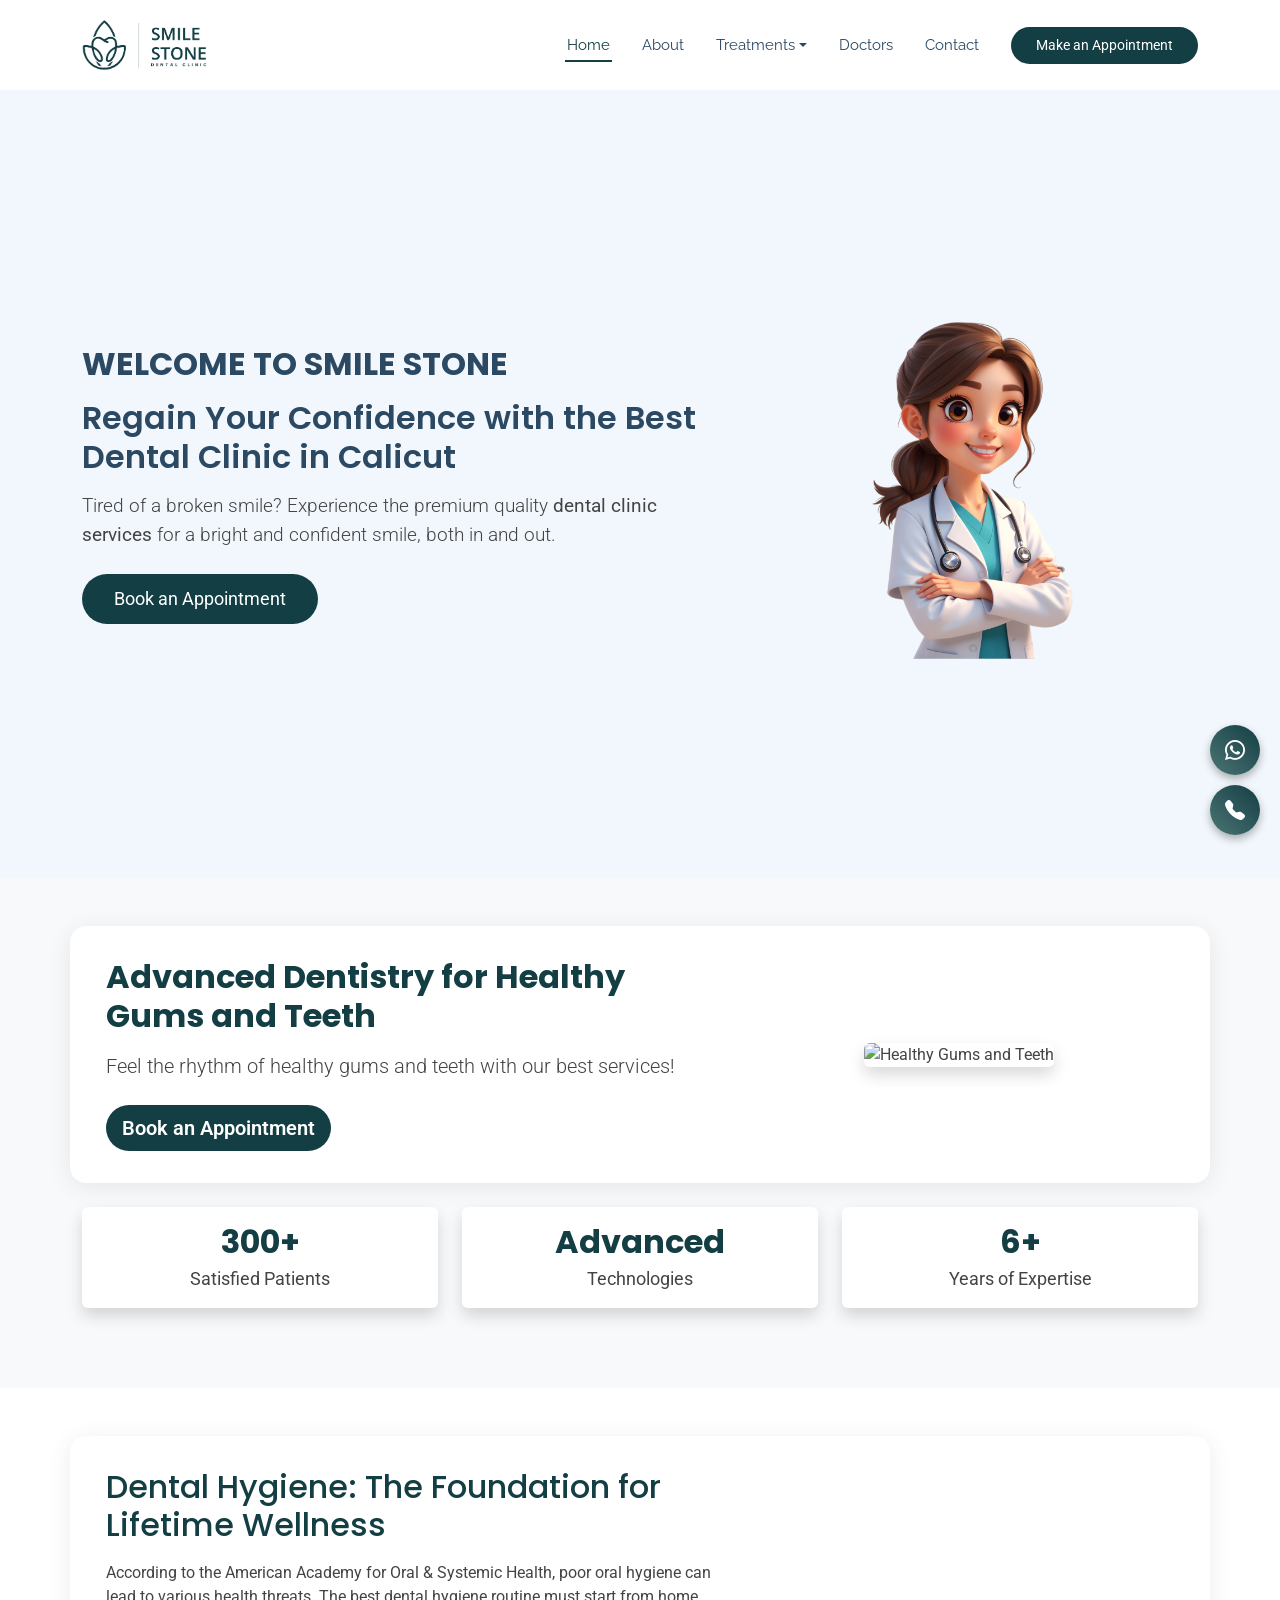
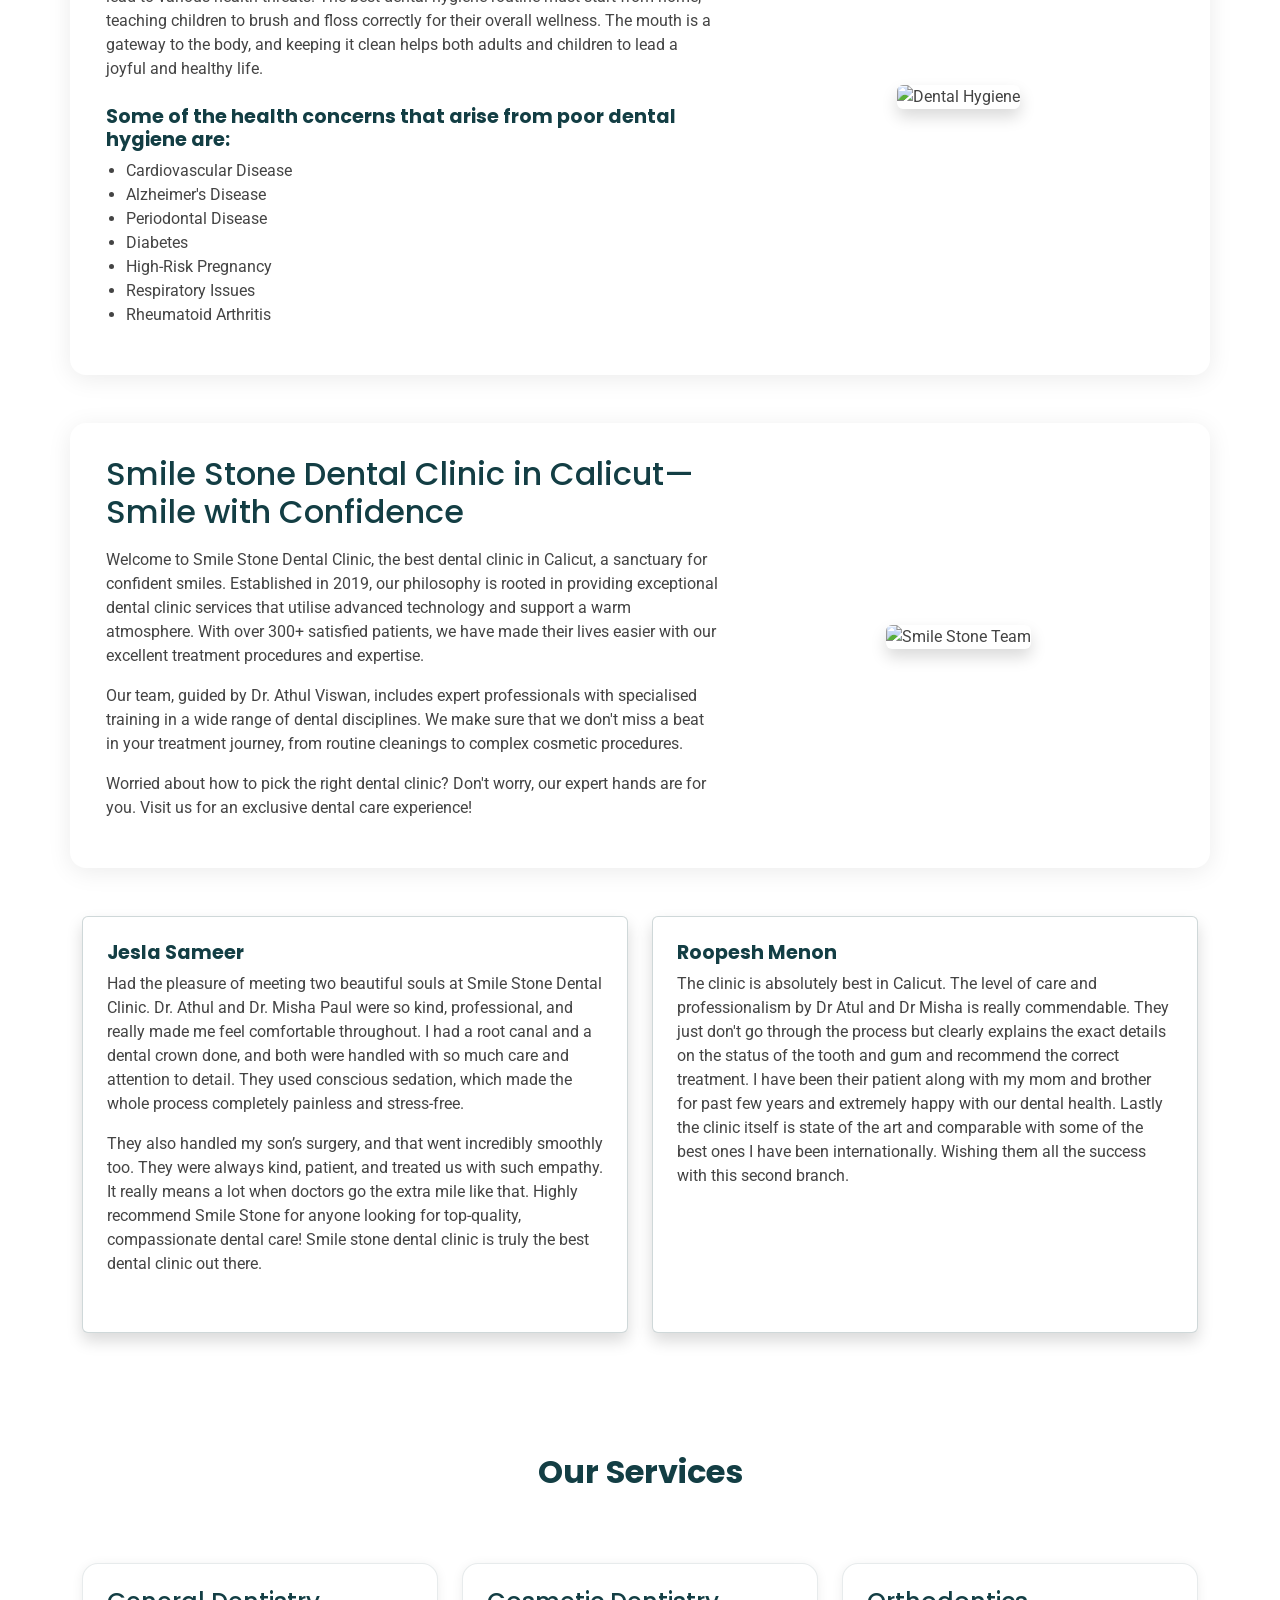
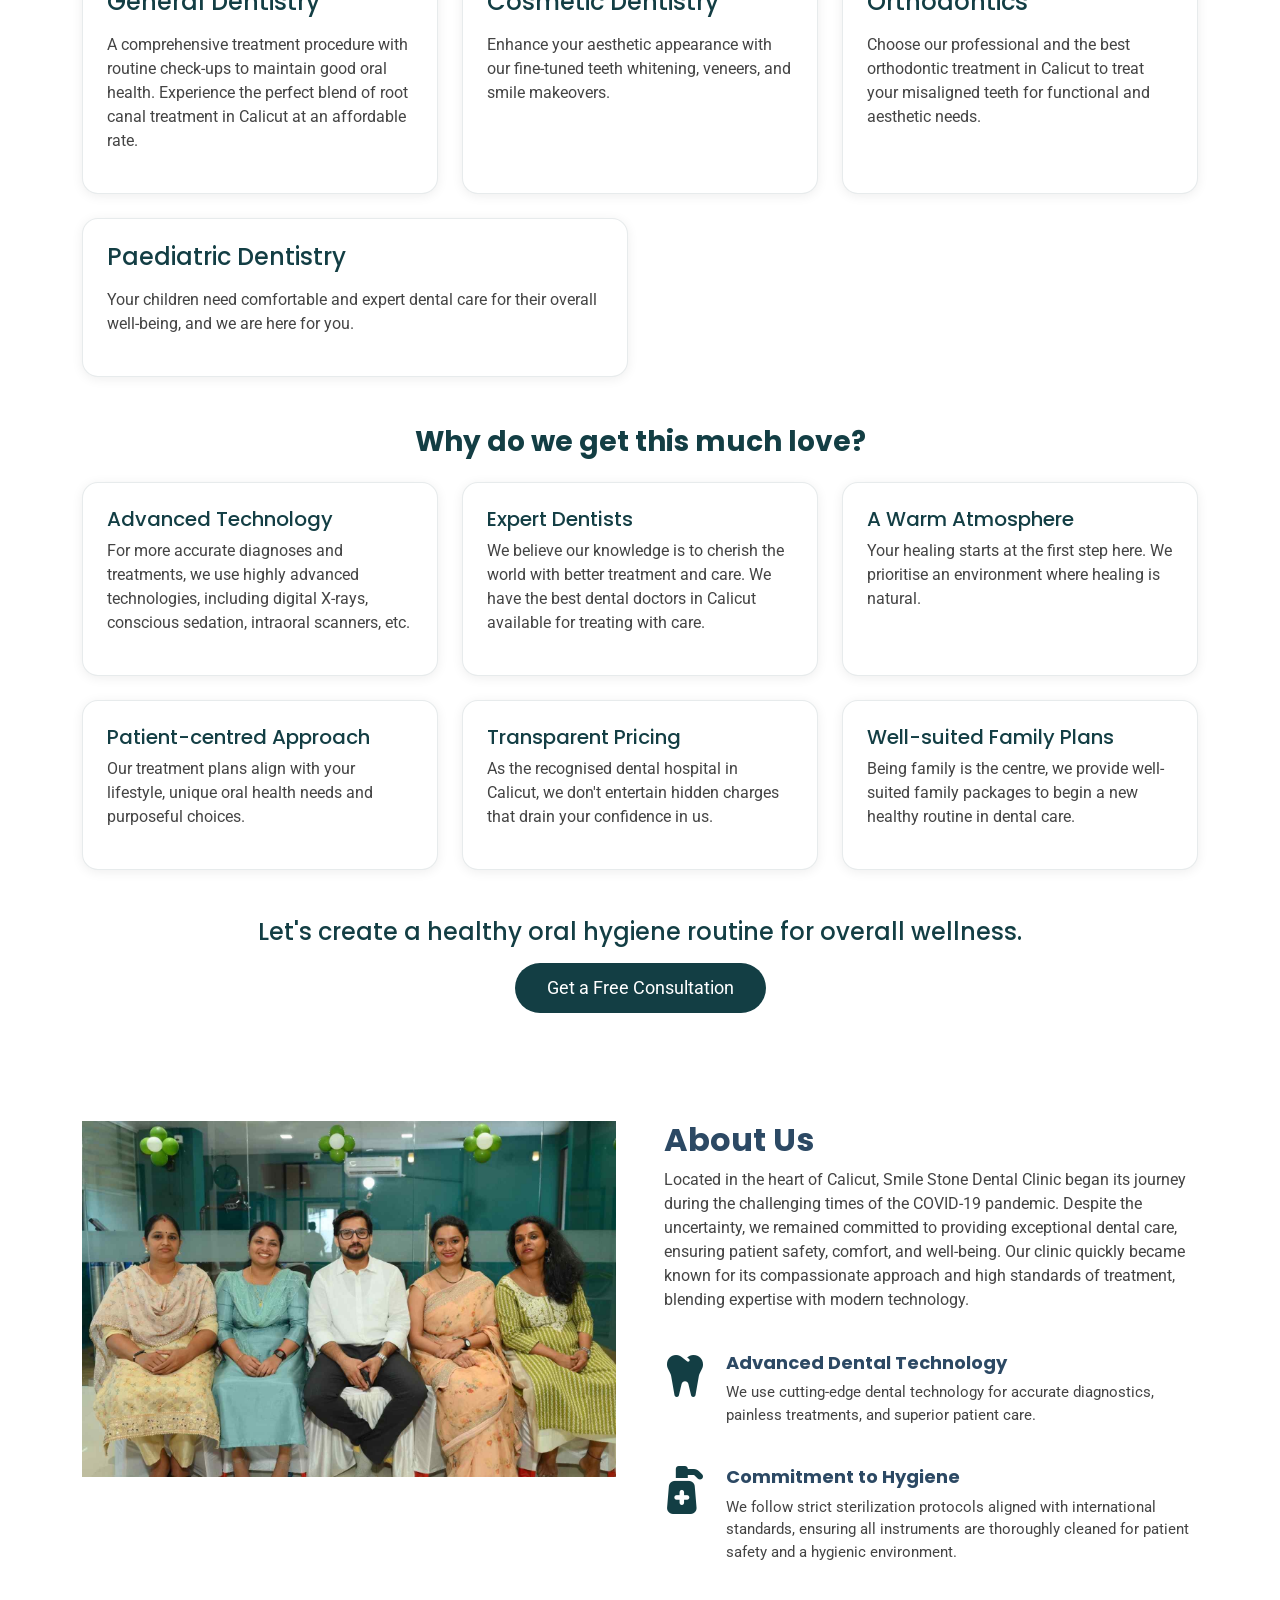
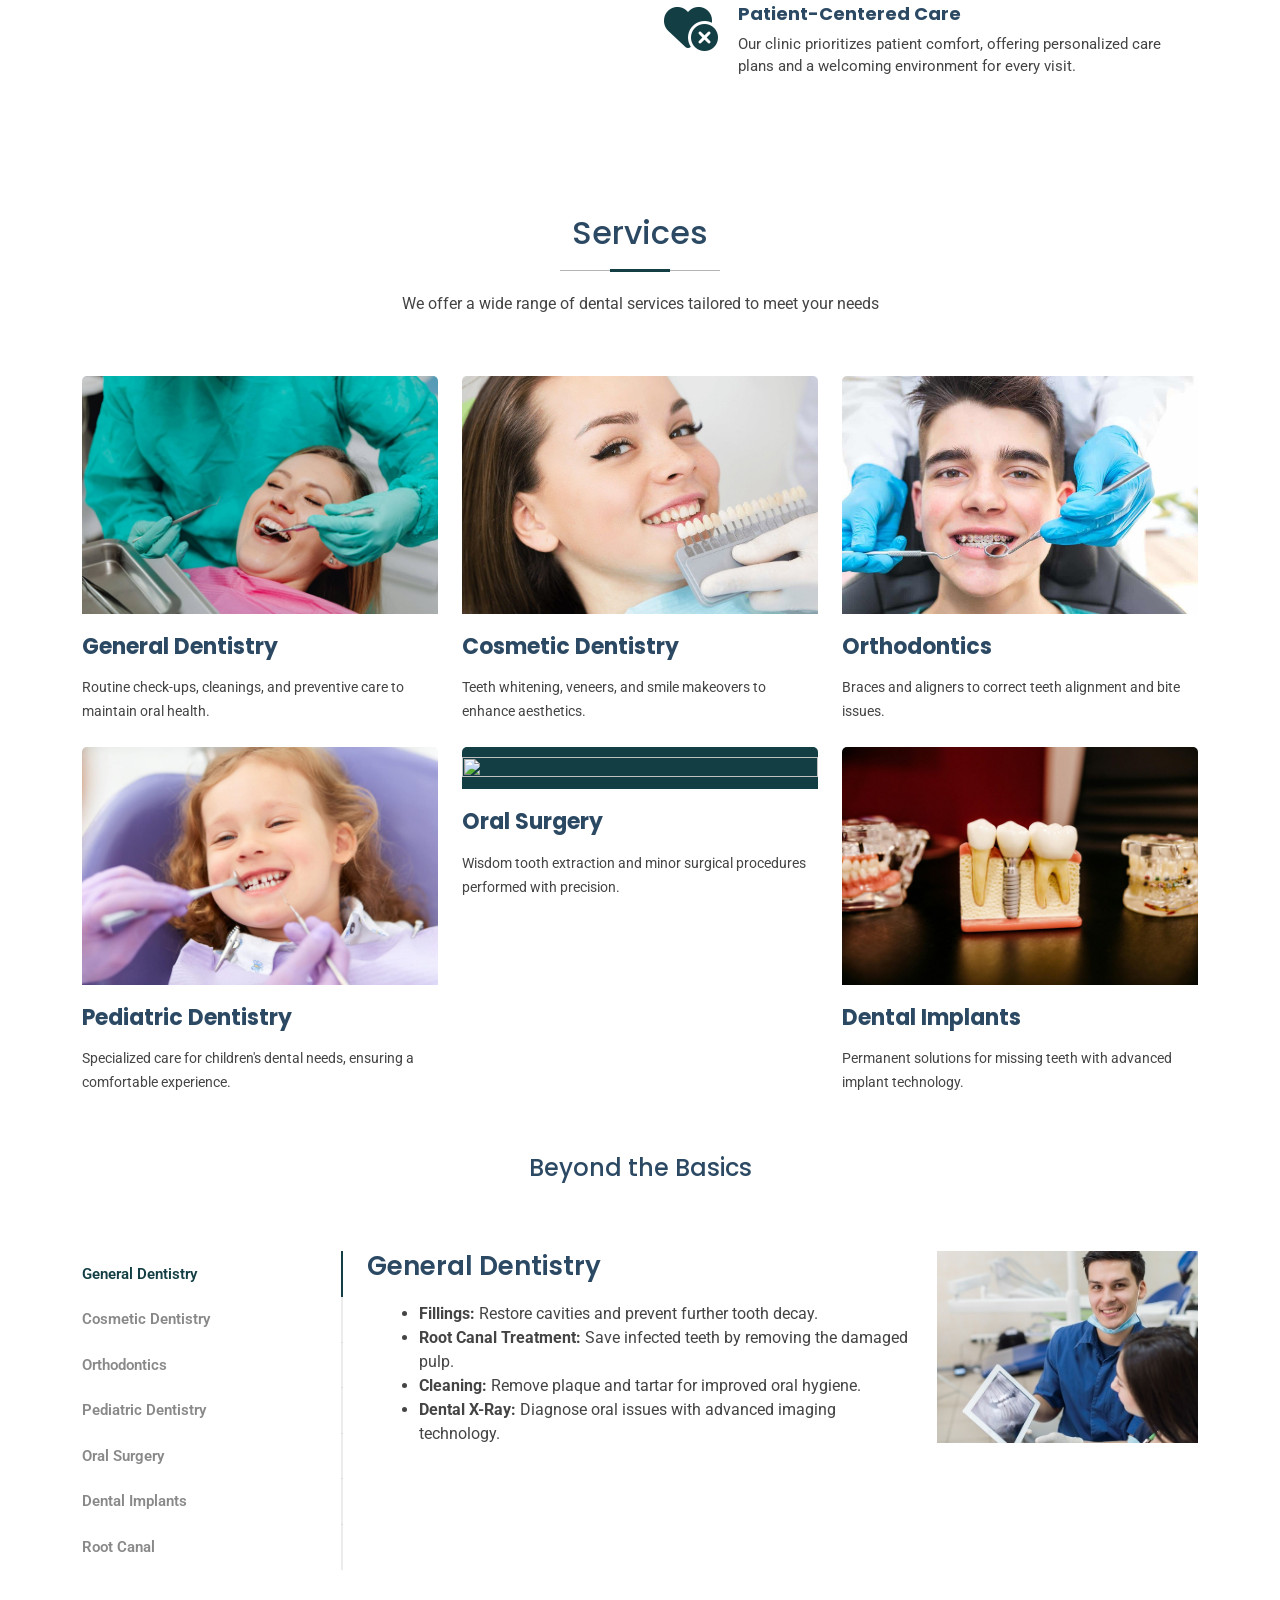
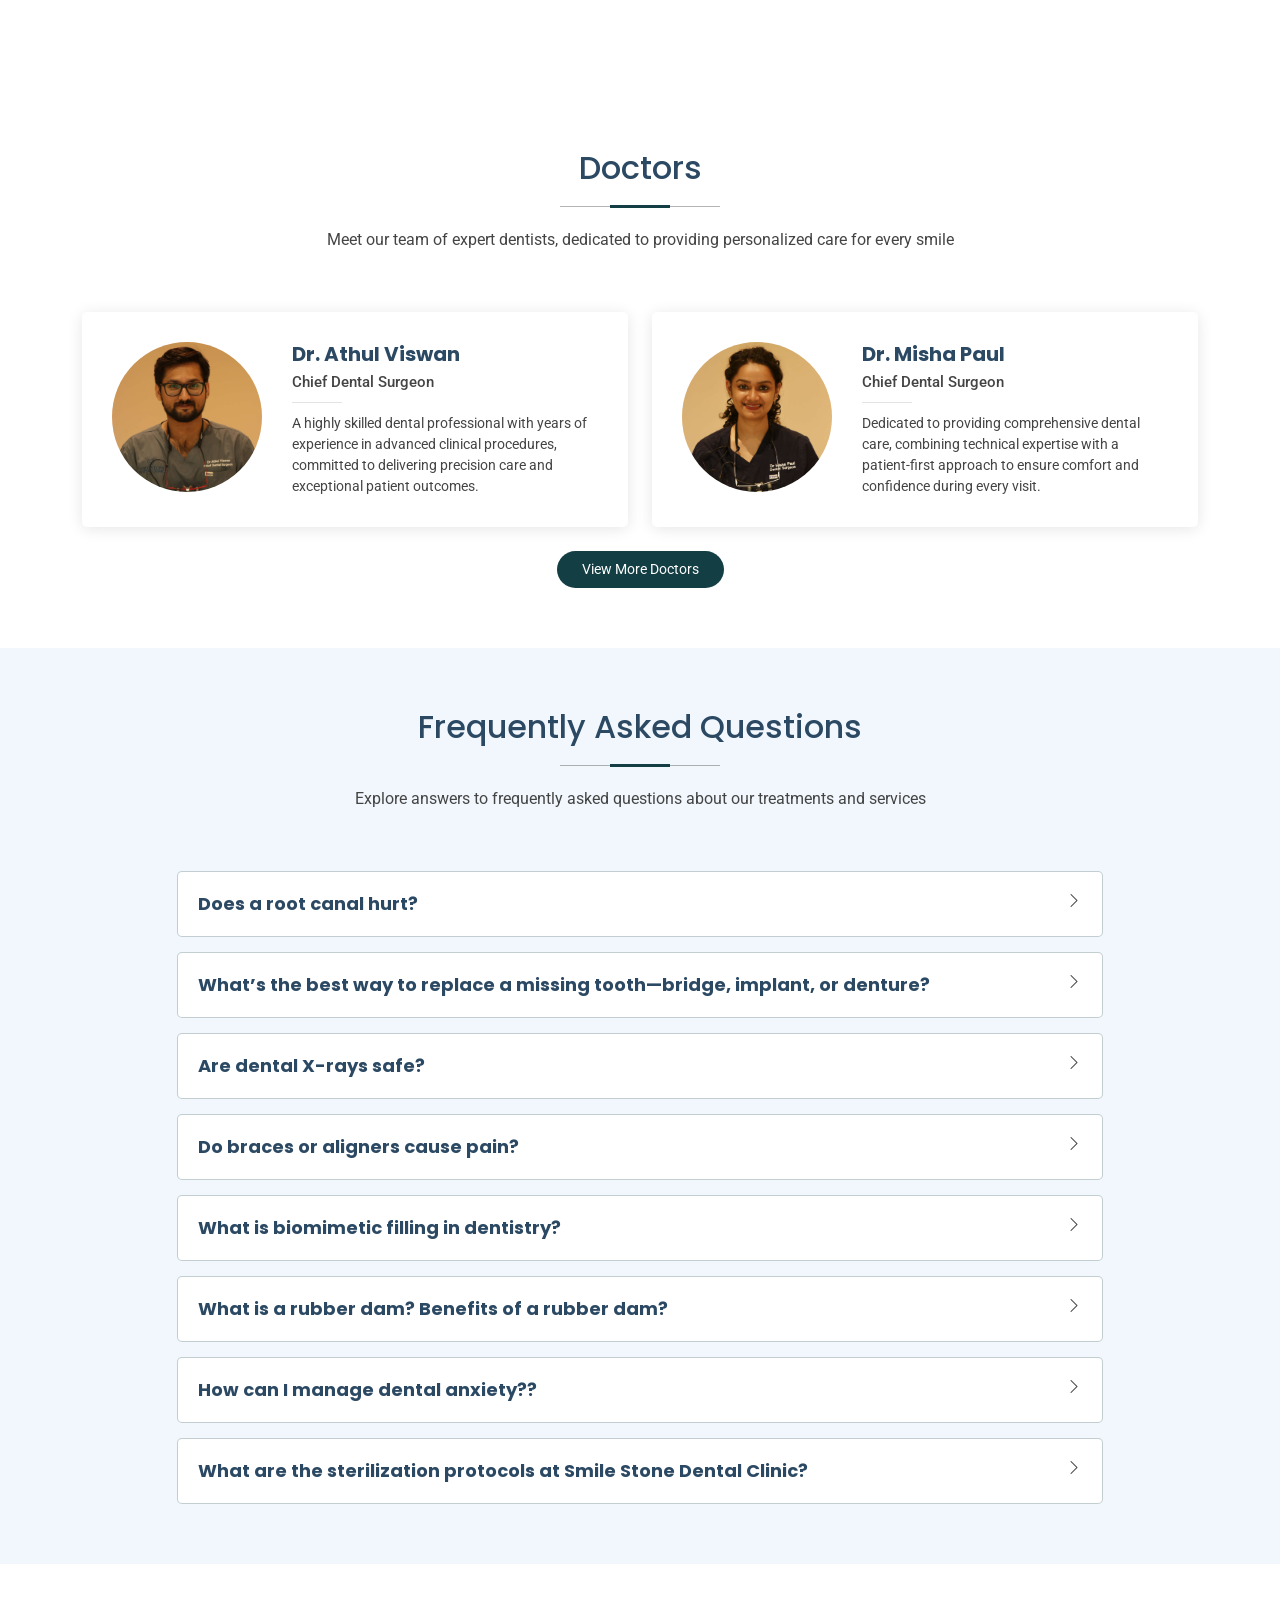
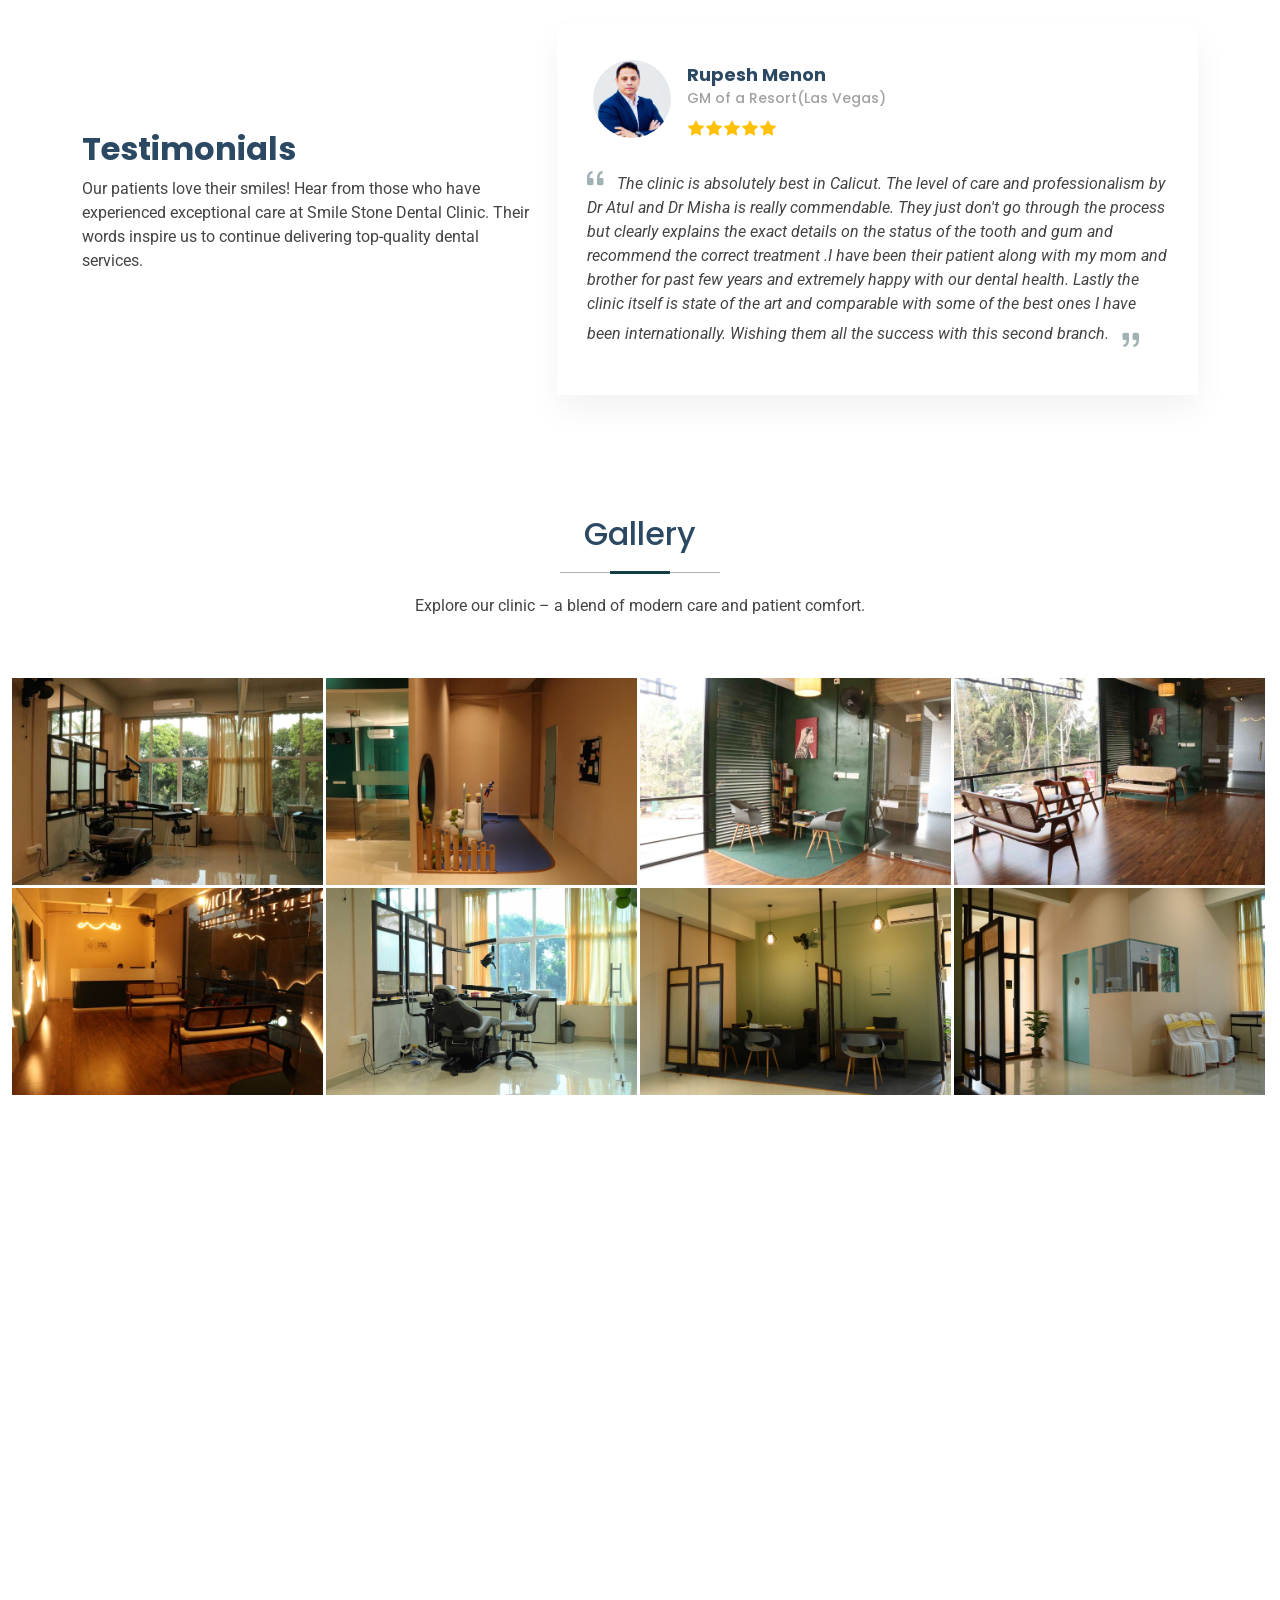
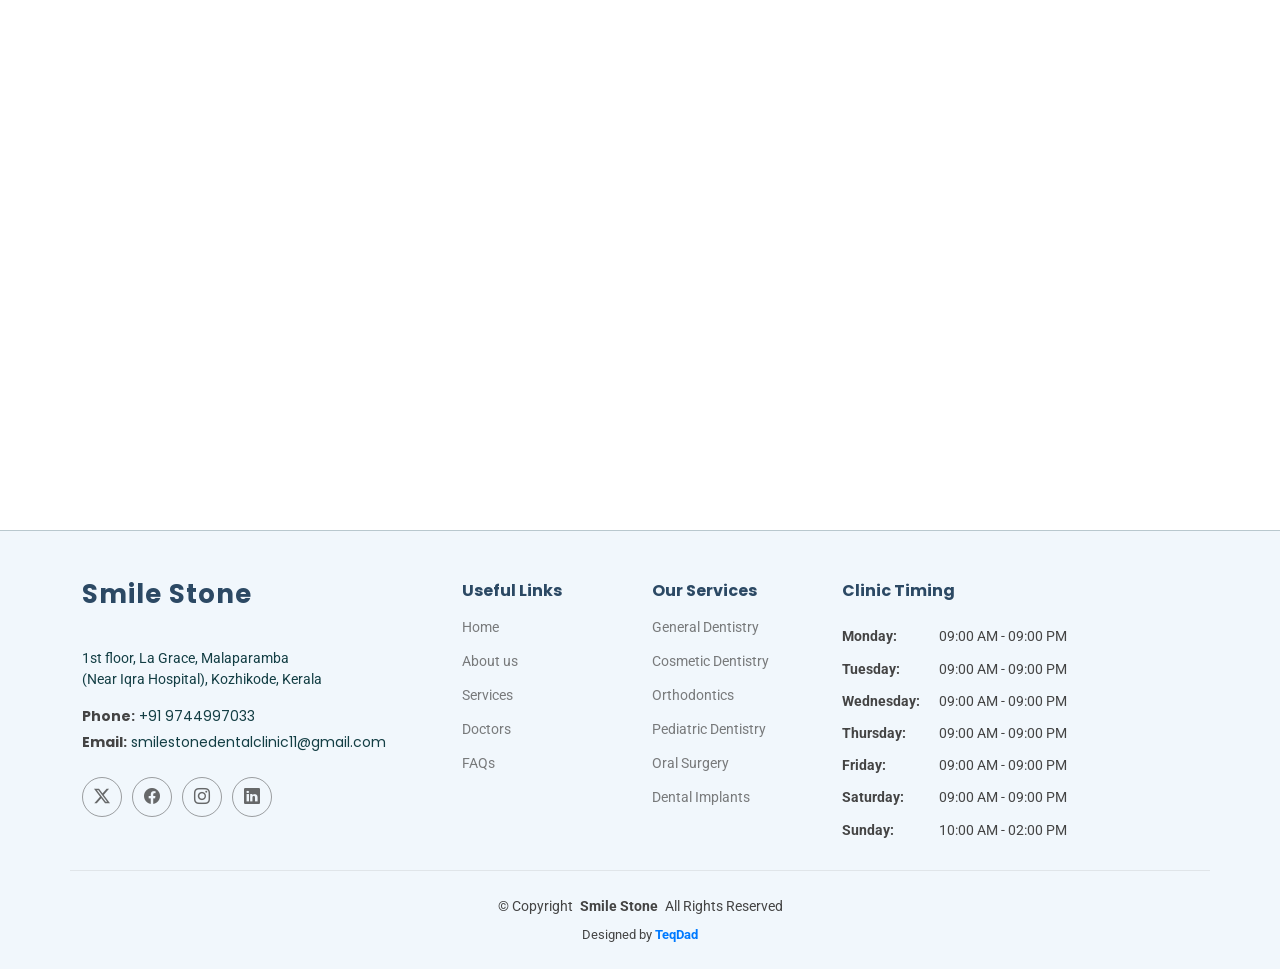
==== index.html @ ece55073 "initial commit" ====
<!DOCTYPE html>
<html lang="en">

<head>
  <title>Top Dentist in Kozhikode | Best Dental Care in Malaparamba - Smile Stone</title>
  <!-- Meta Description -->
  <meta name="description"
    content="Smile Stone Dental Clinic, Kozhikode, specializes in root canal, teeth whitening, dental implants, and pediatric dentistry. Trusted by families across Kozhikode.">
  <meta charset="utf-8">
  <meta content="width=device-width, initial-scale=1.0" name="viewport">
  <title>Smile Stone</title>
  <meta name="description" content="">
  <meta name="keywords" content="">
  <meta name="google-site-verification" content="xcxft5XHAXvZW24kx00vbnenLWtpsRuP7xaPthl2UR8" />
  <!-- Favicons -->
  <link href="assets/img/SMILE STONE LOGO .png" rel="icon">
  <link href="assets/img/SMILE STONE LOGO .png" rel="apple-touch-icon">

  <!-- Fonts -->
  <link href="https://fonts.googleapis.com" rel="preconnect">
  <link href="https://fonts.gstatic.com" rel="preconnect" crossorigin>
  <link
    href="https://fonts.googleapis.com/css2?family=Roboto:ital,wght@0,100;0,300;0,400;0,500;0,700;0,900;1,100;1,300;1,400;1,500;1,700;1,900&family=Poppins:ital,wght@0,100;0,200;0,300;0,400;0,500;0,600;0,700;0,800;0,900;1,100;1,200;1,300;1,400;1,500;1,600;1,700;1,800;1,900&family=Raleway:ital,wght@0,100;0,200;0,300;0,400;0,500;0,600;0,700;0,800;0,900;1,100;1,200;1,300;1,400;1,500;1,600;1,700;1,800;1,900&display=swap"
    rel="stylesheet">

  <!-- Vendor CSS Files -->
  <link href="assets/vendor/bootstrap/css/bootstrap.min.css" rel="stylesheet">
  <link href="assets/vendor/bootstrap-icons/bootstrap-icons.css" rel="stylesheet">
  <link href="assets/vendor/aos/aos.css" rel="stylesheet">
  <link href="assets/vendor/fontawesome-free/css/all.min.css" rel="stylesheet">
  <link href="assets/vendor/glightbox/css/glightbox.min.css" rel="stylesheet">
  <link href="assets/vendor/swiper/swiper-bundle.min.css" rel="stylesheet">

  <!-- Main CSS File -->
  <link href="assets/css/main.css" rel="stylesheet">
  <!--<link rel="preload" as="image" href="assets/img/header-banner1.webp">-->
  <!-- Google Tag Manager -->
  <script>(function (w, d, s, l, i) {
      w[l] = w[l] || []; w[l].push({
        'gtm.start':
          new Date().getTime(), event: 'gtm.js'
      }); var f = d.getElementsByTagName(s)[0],
        j = d.createElement(s), dl = l != 'dataLayer' ? '&l=' + l : ''; j.async = true; j.src =
          'https://www.googletagmanager.com/gtm.js?id=' + i + dl; f.parentNode.insertBefore(j, f);
    })(window, document, 'script', 'dataLayer', 'GTM-T4RM24TT');</script>
  <!-- End Google Tag Manager -->

</head>

<body class="index-page">
  <!-- Google Tag Manager (noscript) -->
  <noscript><iframe src="https://www.googletagmanager.com/ns.html?id=GTM-T4RM24TT" height="0" width="0"
      style="display:none;visibility:hidden"></iframe></noscript>
  <!-- End Google Tag Manager (noscript) -->

  <header id="header" class="header sticky-top">

    <!-- End Top Bar -->

    <div class="branding d-flex align-items-center">

      <div class="container position-relative d-flex align-items-center justify-content-between">
        <a href="index.html" class="logo d-flex align-items-center me-auto">
          <!-- Uncomment the line below if you also wish to use an image logo -->
          <img src="assets/img/SMILESTONELOGOColouredV.jpg" alt="logo" style="width: 125px; height: auto;">

        </a>
<nav id="navmenu" class="navmenu">
  <ul>
    <li><a href="index.html" class="active">Home</a></li>
    <li><a href="about.html">About</a></li>
    <li class="dropdown">
      <a href="#" class="dropdown-toggle" data-bs-toggle="dropdown" aria-expanded="false">Treatments</a>
      <ul class="dropdown-menu">
        <li><a class="dropdown-item" href="general-dentistry.html">General Dentistry</a></li>
        <li><a class="dropdown-item" href="root-canal.html">Root Canal</a></li>
        <li><a class="dropdown-item" href="cosmetic-dentistry.html">Cosmetic Dentistry</a></li>
        <li><a class="dropdown-item" href="orthodontics.html">Orthodontics</a></li>
        <li><a class="dropdown-item" href="clear-aligner.html">Clear Aligner</a></li>
        <li><a class="dropdown-item" href="paediatric-dentistry.html">Paediatric Dentistry</a></li>
        <li><a class="dropdown-item" href="oral-surgery.html">Oral Surgery</a></li>
        <li><a class="dropdown-item" href="dental-implant.html">Dental Implants</a></li>
      </ul>
    </li>
    <li><a href="doctors.html">Doctors</a></li>
    
    <li><a href="contact.html">Contact</a></li>
  </ul>
  <i class="mobile-nav-toggle d-xl-none bi bi-list"></i>
</nav>


    <a class="cta-btn d-none d-sm-block" href="https://practice.hypha.care/branch-catalogue?branch=408&org=365"
          target="_blank">Make an Appointment</a>

      </div>

    </div>

  </header>

  <main class="main">

    <!-- Hero Section -->
     <!-- Hero Section (Banner 01) -->
<section id="hero" class="hero section light-background">
  <div class="container py-5">
    <div class="row align-items-center">
      <div class="col-lg-7">
        <h2 class="fw-bold mb-3">WELCOME TO SMILE STONE</h2>
        <h3 class="fw-semibold mb-3" style="font-size:2rem;">Regain Your Confidence with the Best Dental Clinic in Calicut</h3>
        <p class="lead mb-4" style="font-size:1.2rem;">
          Tired of a broken smile? Experience the premium quality <b>dental clinic services</b> for a bright and confident smile, both in and out.
        </p>
        <a href="https://practice.hypha.care/branch-catalogue?branch=408&org=365" class="btn hero-btn btn-lg">Book an Appointment</a>
      </div>
      <div class="col-lg-5 text-center">
        <!-- Make sure the image file and path are correct -->
        <img src="assets/img/img/newdoctor.png" alt="Smile Stone Hero" class="img-fluid" style="max-height:350px; background: transparent;">
      </div>
    </div>
  </div>
</section>

<!-- Banner 02 & Data Highlights Section -->
<section id="banner2-data" class="py-5 bg-light">
  <div class="container">
    <div class="row align-items-center mb-4">
      <div class="col-lg-7">
        <h2 class="fw-bold mb-3">Advanced Dentistry for Healthy Gums and Teeth</h2>
        <p class="lead mb-4">
          Feel the rhythm of healthy gums and teeth with our best services!
        </p>
        <a href="https://practice.hypha.care/branch-catalogue?branch=408&org=365" class="btn btn-primary btn-lg">Book an Appointment</a>
      </div>
      <div class="col-lg-5 text-center">
        <img src="assets/img/header-banner2.jpg" alt="Healthy Gums and Teeth" class="img-fluid rounded shadow" style="max-height:350px;">
      </div>
    </div>
   <div class="row text-center">
  <div class="col-12 col-md-4 mb-3">
    <div class="p-3 bg-white rounded shadow">
      <h3 class="fw-bold accent-text mb-1" style="font-size:2rem;">300+</h3>
      <p class="mb-0" style="font-size:1.1rem;">Satisfied Patients</p>
    </div>
  </div>
  <div class="col-12 col-md-4 mb-3">
    <div class="p-3 bg-white rounded shadow">
      <h3 class="fw-bold accent-text mb-1" style="font-size:2rem;">Advanced</h3>
      <p class="mb-0" style="font-size:1.1rem;">Technologies</p>
    </div>
  </div>
  <div class="col-12 col-md-4 mb-3">
    <div class="p-3 bg-white rounded shadow">
      <h3 class="fw-bold accent-text mb-1" style="font-size:2rem;">6+</h3>
      <p class="mb-0" style="font-size:1.1rem;">Years of Expertise</p>
    </div>
  </div>
</div>
  </div>
</section>

<!-- Informative & Reviews Section -->
<section id="info-reviews" class="py-5">
  <div class="container">
    <div class="row align-items-center mb-5">
      <div class="col-lg-7">
        <h2 class="mb-3">Dental Hygiene: The Foundation for Lifetime Wellness</h2>
        <p>
          According to the American Academy for Oral & Systemic Health, poor oral hygiene can lead to various health threats. The best dental hygiene routine must start from home, teaching children to brush and floss correctly for their overall wellness. The mouth is a gateway to the body, and keeping it clean helps both adults and children to lead a joyful and healthy life.
        </p>
        <h5 class="mt-4 mb-2">Some of the health concerns that arise from poor dental hygiene are:</h5>
        <ul>
          <li>Cardiovascular Disease</li>
          <li>Alzheimer's Disease</li>
          <li>Periodontal Disease</li>
          <li>Diabetes</li>
          <li>High-Risk Pregnancy</li>
          <li>Respiratory Issues</li>
          <li>Rheumatoid Arthritis</li>
        </ul>
      </div>
      <div class="col-lg-5 text-center">
        <img src="assets/img/dental-hygiene.jpg" alt="Dental Hygiene" class="img-fluid rounded shadow mb-3">
      </div>
    </div>
    <div class="row align-items-center mb-5">
      <div class="col-lg-7">
        <h2 class="mb-3">Smile Stone Dental Clinic in Calicut—Smile with Confidence</h2>
        <p>
          Welcome to Smile Stone Dental Clinic, the best dental clinic in Calicut, a sanctuary for confident smiles. Established in 2019, our philosophy is rooted in providing exceptional dental clinic services that utilise advanced technology and support a warm atmosphere. With over 300+ satisfied patients, we have made their lives easier with our excellent treatment procedures and expertise.
        </p>
        <p>
          Our team, guided by Dr. Athul Viswan, includes expert professionals with specialised training in a wide range of dental disciplines. We make sure that we don't miss a beat in your treatment journey, from routine cleanings to complex cosmetic procedures.
        </p>
        <p>
          Worried about how to pick the right dental clinic? Don't worry, our expert hands are for you. Visit us for an exclusive dental care experience!
        </p>
      </div>
      <div class="col-lg-5 text-center">
        <img src="assets/img/clinic-team.jpg" alt="Smile Stone Team" class="img-fluid rounded shadow mb-3">
      </div>
    </div>
    <div class="row">
      <div class="col-md-6 mb-4">
        <div class="p-4 bg-white rounded shadow h-100">
          <h5 class="mb-2">Jesla Sameer</h5>
          <p>
            Had the pleasure of meeting two beautiful souls at Smile Stone Dental Clinic. Dr. Athul and Dr. Misha Paul were so kind, professional, and really made me feel comfortable throughout. I had a root canal and a dental crown done, and both were handled with so much care and attention to detail. They used conscious sedation, which made the whole process completely painless and stress-free.
          </p>
          <p>
            They also handled my son’s surgery, and that went incredibly smoothly too. They were always kind, patient, and treated us with such empathy. It really means a lot when doctors go the extra mile like that. Highly recommend Smile Stone for anyone looking for top-quality, compassionate dental care! Smile stone dental clinic is truly the best dental clinic out there.
          </p>
        </div>
      </div>
      <div class="col-md-6 mb-4">
        <div class="p-4 bg-white rounded shadow h-100">
          <h5 class="mb-2">Roopesh Menon</h5>
          <p>
            The clinic is absolutely best in Calicut. The level of care and professionalism by Dr Atul and Dr Misha is really commendable. They just don't go through the process but clearly explains the exact details on the status of the tooth and gum and recommend the correct treatment. I have been their patient along with my mom and brother for past few years and extremely happy with our dental health. Lastly the clinic itself is state of the art and comparable with some of the best ones I have been internationally. Wishing them all the success with this second branch.
          </p>
        </div>
      </div>
    </div>
  </div>
</section>
<section id="services" class="py-5">
  <div class="container">
    <div class="row mb-5">
      <div class="col-12 text-center">
        <h2 class="fw-bold accent-text mb-4">Our Services</h2>
      </div>
    </div>
    <div class="row g-4">
      <div class="col-12 col-md-6 col-lg-4">
        <div class="service-card p-4 h-100">
          <h4 class="accent-text mb-3">General Dentistry</h4>
          <p>
            A comprehensive treatment procedure with routine check-ups to maintain good oral health. Experience the perfect blend of root canal treatment in Calicut at an affordable rate.
          </p>
        </div>
      </div>
      <div class="col-12 col-md-6 col-lg-4">
        <div class="service-card p-4 h-100">
          <h4 class="accent-text mb-3">Cosmetic Dentistry</h4>
          <p>
            Enhance your aesthetic appearance with our fine-tuned teeth whitening, veneers, and smile makeovers.
          </p>
        </div>
      </div>
      <div class="col-12 col-md-6 col-lg-4">
        <div class="service-card p-4 h-100">
          <h4 class="accent-text mb-3">Orthodontics</h4>
          <p>
            Choose our professional and the best orthodontic treatment in Calicut to treat your misaligned teeth for functional and aesthetic needs.
          </p>
        </div>
      </div>
      <div class="col-12 col-md-6 col-lg-">
        <div class="service-card p-4 h-100">
          <h4 class="accent-text mb-3">Paediatric Dentistry</h4>
          <p>
            Your children need comfortable and expert dental care for their overall well-being, and we are here for you.
          </p>
        </div>
      </div>
    </div>
    <div class="row mt-5">
      <div class="col-12 text-center">
        <h3 class="fw-bold accent-text mb-4">Why do we get this much love?</h3>
      </div>
    </div>
    <div class="row g-4">
      <div class="col-12 col-md-6 col-lg-4">
        <div class="service-card p-4 h-100">
          <h5 class="accent-text mb-2">Advanced Technology</h5>
          <p>
            For more accurate diagnoses and treatments, we use highly advanced technologies, including digital X-rays, conscious sedation, intraoral scanners, etc.
          </p>
        </div>
      </div>
      <div class="col-12 col-md-6 col-lg-4">
        <div class="service-card p-4 h-100">
          <h5 class="accent-text mb-2">Expert Dentists</h5>
          <p>
            We believe our knowledge is to cherish the world with better treatment and care. We have the best dental doctors in Calicut available for treating with care.
          </p>
        </div>
      </div>
      <div class="col-12 col-md-6 col-lg-4">
        <div class="service-card p-4 h-100">
          <h5 class="accent-text mb-2">A Warm Atmosphere</h5>
          <p>
            Your healing starts at the first step here. We prioritise an environment where healing is natural.
          </p>
        </div>
      </div>
      <div class="col-12 col-md-6 col-lg-4">
        <div class="service-card p-4 h-100">
          <h5 class="accent-text mb-2">Patient-centred Approach</h5>
          <p>
            Our treatment plans align with your lifestyle, unique oral health needs and purposeful choices.
          </p>
        </div>
      </div>
      <div class="col-12 col-md-6 col-lg-4">
        <div class="service-card p-4 h-100">
          <h5 class="accent-text mb-2">Transparent Pricing</h5>
          <p>
            As the recognised dental hospital in Calicut, we don't entertain hidden charges that drain your confidence in us.
          </p>
        </div>
      </div>
      <div class="col-12 col-md-6 col-lg-4">
        <div class="service-card p-4 h-100">
          <h5 class="accent-text mb-2">Well-suited Family Plans</h5>
          <p>
            Being family is the centre, we provide well-suited family packages to begin a new healthy routine in dental care.
          </p>
        </div>
      </div>
    </div>
    <div class="row mt-5">
      <div class="col-12 text-center">
        <h4 class="mb-3 accent-text">Let's create a healthy oral hygiene routine for overall wellness.</h4>
        <a href="#contact" class="btn hero-btn btn-lg">Get a Free Consultation</a>
      </div>
    </div>
  </div>
</section>
<!-- /Hero Section -->

    <!-- About Section -->
    <section id="about" class="about section">

      <div class="container">

        <div class="row gy-4 gx-5">

          <div class="col-lg-6 position-relative align-self-start" data-aos="fade-up" data-aos-delay="200">
            <img src="assets/img/about.jpg" class="img-fluid" alt="">
            <!-- <a href="" class="glightbox pulsating-play-btn"></a> -->
          </div>

          <div class="col-lg-6 content" data-aos="fade-up" data-aos-delay="100">
            <h3>About Us</h3>
            <p>
              Located in the heart of Calicut, Smile Stone Dental Clinic began its journey during the challenging times
              of the COVID-19 pandemic. Despite the uncertainty, we remained committed to providing exceptional dental
              care, ensuring patient safety, comfort, and well-being. Our clinic quickly became known for its
              compassionate approach and high standards of treatment, blending expertise with modern technology.
            </p>
            <ul>
              <li>
                <i class="fa-solid fa-tooth"></i>
                <div>
                  <h5>Advanced Dental Technology</h5>
                  <p>We use cutting-edge dental technology for accurate diagnostics, painless treatments, and superior
                    patient care.</p>
                </div>
              </li>
              <li>
                <i class="fa-solid fa-pump-medical"></i>
                <div>
                  <h5>Commitment to Hygiene</h5>
                  <p>We follow strict sterilization protocols aligned with international standards, ensuring all
                    instruments are thoroughly cleaned for patient safety and a hygienic environment.

                  </p>
                </div>
              </li>
              <li>
                <i class="fa-solid fa-heart-circle-xmark"></i>
                <div>
                  <h5>Patient-Centered Care</h5>
                  <p>Our clinic prioritizes patient comfort, offering personalized care plans and a welcoming
                    environment for every visit.</p>
                </div>
              </li>
            </ul>
          </div>

        </div>

      </div>

    </section><!-- /About Section -->

    <!-- Stats Section -->
    <!-- /Stats Section -->

    <!-- Services Section -->
    <section id="services" class="services section">

      <!-- Section Title -->
      <div class="container section-title" data-aos="fade-up">
        <h2>Services</h2>
        <p>We offer a wide range of dental services tailored to meet your needs</p>
      </div><!-- End Section Title -->

      <div class="container">

        <div class="row gy-4">

          <div class="col-lg-4 col-md-6" data-aos="fade-up" data-aos-delay="100">
            <div class="service-item  position-relative">
              <div class="icon">
                <img src="assets/img/services/general-dent.jpg">
              </div>
              <!-- <a href="#departments" class="stretched-link" onclick="activateTab(event, 'departments-tab-1')"> -->
                <a href="services.html" class="stretched-link">
                <h3>General Dentistry</h3>
              </a>
              <p>Routine check-ups, cleanings, and preventive care to maintain oral health.</p>
            </div>
          </div><!-- End Service Item -->

          <div class="col-lg-4 col-md-6" data-aos="fade-up" data-aos-delay="200">
            <div class="service-item position-relative">
              <div class="icon">
                <img src="assets/img/services/cosmetic-dentistry.png">
              </div>
              <!-- <a href="#departments" class="stretched-link" onclick="activateTab(event, 'departments-tab-2')"> -->
                <a href="services.html" class="stretched-link">
                <h3>Cosmetic Dentistry</h3>
              </a>
              <p>Teeth whitening, veneers, and smile makeovers to enhance aesthetics.</p>
            </div>
          </div><!-- End Service Item -->

          <div class="col-lg-4 col-md-6" data-aos="fade-up" data-aos-delay="300">
            <div class="service-item position-relative">
              <div class="icon">
                <img src="assets/img/services/orthodontics-benefits[1].jpg">
              </div>
              <!-- <a href="#departments" class="stretched-link" onclick="activateTab(event, 'departments-tab-3')"> -->
                <a href="services.html" class="stretched-link">
                <h3>Orthodontics</h3>
              </a>
              <p>Braces and aligners to correct teeth alignment and bite issues.</p>
            </div>
          </div><!-- End Service Item -->

          <div class="col-lg-4 col-md-6" data-aos="fade-up" data-aos-delay="400">
            <div class="service-item position-relative">
              <div class="icon">
                <img src="assets/img/services/pediatric-dentist-2.jpg">
              </div>
              <!-- <a href="#departments" class="stretched-link" onclick="activateTab(event, 'departments-tab-4')"> -->
                <a href="services.html" class="stretched-link">
                <h3>Pediatric Dentistry</h3>
              </a>
              <p>Specialized care for children's dental needs, ensuring a comfortable experience.</p>

            </div>
          </div><!-- End Service Item -->


          <div class="col-lg-4 col-md-6" data-aos="fade-up" data-aos-delay="400">
            <div class="service-item position-relative">
              <div class="icon">
                <img
                  src="https://png.pngtree.com/thumb_back/fh260/background/20220525/pngtree-dental-surgeon-working-on-female-patient-surgical-loupe-examination-oral-surgery-photo-image_30476238.jpg">
              </div>
              <!-- <a href="#departments" class="stretched-link" onclick="activateTab(event, 'departments-tab-5')"> -->
                <a href="services.html" class="stretched-link">
                <h3>Oral Surgery</h3>
              </a>
              <p>Wisdom tooth extraction and minor surgical procedures performed with precision.</p>

            </div>
          </div><!-- End Service Item -->

          <div class="col-lg-4 col-md-6" data-aos="fade-up" data-aos-delay="600">
            <div class="service-item position-relative">
              <div class="icon">
                <img src="assets/img/services/dental-implants.jpg">
              </div>
              <!-- <a href="#departments" class="stretched-link" onclick="activateTab(event, 'departments-tab-6')"> -->
                <a href="services.html" class="stretched-link">
                <h3>Dental Implants</h3>
              </a>
              <p>Permanent solutions for missing teeth with advanced implant technology.</p>

            </div>
          </div><!-- End Service Item -->

        </div>

      </div>

      <!--</section> /Services Section -->

      <!-- Appointment Section -->
      <!-- /Appointment Section -->

      <!-- Departments Section -->
      <section id="departments" class="departments section">


        <!-- Section Title -->
        <div class="container section-title" data-aos="fade-up">
          <!--<h2>Departments</h2>-->
          <h4>Beyond the Basics</h4>
        </div><!-- End Section Title -->

        <div class="container" data-aos="fade-up" data-aos-delay="100">

          <div class="row">
            <div class="col-lg-3">
              <ul class="nav nav-tabs flex-column">
                <li class="nav-item">
                  <a class="nav-link active show" data-bs-toggle="tab" href="#departments-tab-1">General Dentistry</a>
                </li>
                <li class="nav-item">
                  <a class="nav-link" data-bs-toggle="tab" href="#departments-tab-2">Cosmetic Dentistry</a>
                </li>
                <li class="nav-item">
                  <a class="nav-link" data-bs-toggle="tab" href="#departments-tab-3">Orthodontics</a>
                </li>
                <li class="nav-item">
                  <a class="nav-link" data-bs-toggle="tab" href="#departments-tab-4">Pediatric Dentistry</a>
                </li>
                <li class="nav-item">
                  <a class="nav-link" data-bs-toggle="tab" href="#departments-tab-5">Oral Surgery</a>
                </li>
                <li class="nav-item">
                  <a class="nav-link" data-bs-toggle="tab" href="#departments-tab-6">Dental Implants</a>
                </li>
                <li class="nav-item">
                  <a class="nav-link" data-bs-toggle="tab" href="#departments-tab-7">Root Canal</a>
                </li>

              </ul>
            </div>
            <div class="col-lg-9 mt-4 mt-lg-0">
              <div class="tab-content">
                <div class="tab-pane active show" id="departments-tab-1">
                  <div class="row">
                    <div class="col-lg-8 details order-2 order-lg-1">
                      <h3>General Dentistry</h3>
                      <p class="fst-italic">
                      <ul style="list-style-type: disc; margin-left: 20px;">
                        <li><b>Fillings:</b> Restore cavities and prevent further tooth decay.</li>
                        <li><b>Root Canal Treatment:</b> Save infected teeth by removing the damaged pulp.</li>
                        <li><b>Cleaning:</b> Remove plaque and tartar for improved oral hygiene.</li>
                        <li><b>Dental X-Ray:</b> Diagnose oral issues with advanced imaging technology.</li>
                      </ul>
                      </p>
                    </div>
                    <div class="col-lg-4 text-center order-1 order-lg-2">
                      <img src="assets/img/xray.jpg" alt="" class="img-fluid">
                    </div>
                  </div>
                </div>
                <div class="tab-content">

                  <div class="tab-pane" id="departments-tab-2">
                    <div class="row">
                      <div class="col-lg-8 details order-2 order-lg-1">
                        <h3>Cosmetic Dentistry</h3>
                        <p class="fst-italic">
                        <ul style="list-style-type: disc; margin-left: 20px;">
                          <li><b>Teeth Whitening</b>: Enhance your smile with professional whitening treatments.</li>
                          <li><b>Dental Laser</b>: Improve aesthetics and treat gum issues with laser precision.</li>
                          <li><b>Crowns and Bridges</b>: Restore the appearance of damaged or missing teeth.</li>
                        </ul>
                        </p>
                      </div>
                      <div class="col-lg-4 text-center order-1 order-lg-2">
                        <img src="assets/img/Cosmetic-Shade-2.jpg" alt="" class="img-fluid">
                      </div>
                    </div>
                  </div>


                  <div class="tab-pane" id="departments-tab-3">
                    <div class="row">
                      <div class="col-lg-8 details order-2 order-lg-1">
                        <h3>Orthodontics</h3>
                        <p class="fst-italic">
                        <ul style="list-style-type: disc; margin-left: 20px;">
                          <li><b>Clear Aligner</b>: Straighten teeth discreetly with removable aligners.</li>
                          <li><b>Orthodontic Treatment</b>: Correct misaligned teeth for a perfect smile.</li>
                        </ul>
                        </p>
                      </div>
                      <div class="col-lg-4 text-center order-1 order-lg-2">
                        <img src="assets/img/Aligner.jpg" alt="" class="img-fluid">
                      </div>
                    </div>
                  </div>
                  <div class="tab-pane" id="departments-tab-4">
                    <div class="row">
                      <div class="col-lg-8 details order-2 order-lg-1">
                        <h3>Pediatric Dentistry</h3>
                        <p class="fst-italic">
                        <ul style="list-style-type: disc; margin-left: 20px;">
                          <li><b>Pediatric (Kids) Dentistry</b>: Specialized dental care tailored for children.</li>
                          <li><b>Conscious Sedation</b>: Ensure a pain-free dental experience for young patients.</li>
                        </ul>
                        </p>
                      </div>
                      <div class="col-lg-4 text-center order-1 order-lg-2">
                        <img src="assets/img/Pediatric.jpg" alt="" class="img-fluid">
                      </div>
                    </div>
                  </div>
                  <div class="tab-pane" id="departments-tab-5">
                    <div class="row">
                      <div class="col-lg-8 details order-2 order-lg-1">
                        <h3>Oral Surgery</h3>
                        <p class="fst-italic">
                        <ul style="list-style-type: disc; margin-left: 20px;">
                          <li><b>Teeth Replacement</b>: Restore missing teeth with advanced surgical solutions.</li>
                          <li><b>Dental Implants</b>: Permanent solutions for missing teeth using titanium roots.</li>
                        </ul>
                        </p>
                      </div>
                      <div class="col-lg-4 text-center order-1 order-lg-2">
                        <img
                          src="https://t3.ftcdn.net/jpg/08/66/19/18/360_F_866191873_yQzamxaXb4l8OODjwtqunqAcAp69roeu.jpg"
                          alt="" class="img-fluid">
                      </div>
                    </div>
                  </div>
                  <div class="tab-pane" id="departments-tab-6">
                    <div class="row">
                      <div class="col-lg-8 details order-2 order-lg-1">
                        <h3>Dental Implants</h3>
                        <p class="fst-italic">
                        <ul style="list-style-type: disc; margin-left: 20px;">
                          <li><b>Single Tooth Implant</b>: Replace a missing tooth with a permanent implant.</li>
                          <li><b>Multiple Teeth Implants</b>: Restore several missing teeth with advanced implant
                            solutions.</li>
                          <li><b>Full-Mouth Reconstruction</b>: Complete smile restoration with full dental implants.
                          </li>
                        </ul>
                        </p>
                      </div>
                      <div class="col-lg-4 text-center order-1 order-lg-2">
                        <img src="assets/img/dental-implants.jpg" alt="" class="img-fluid">
                      </div>
                    </div>
                  </div>

                  <div class="tab-pane" id="departments-tab-7">
                    <div class="row">
                      <div class="col-lg-8 details order-2 order-lg-1">
                        <h3>Root Canal</h3>
                        <p style="margin: 15px;">
                          Root canal is a treatment to repair and save a badly damaged or infected tooth
                          instead of removing it.
                        </p>
                      </div>
                      <div class="col-lg-4 text-center order-1 order-lg-2">
                        <img src="assets/img/root-canal.jpg" alt="" class="img-fluid">
                      </div>
                    </div>
                  </div>




                </div>
              </div>
            </div>

          </div>

      </section><!-- /Departments Section -->
    </section><!-- /Services Section -->

    <!-- Doctors Section -->
    <!-- Doctors Section -->
    <section id="doctors" class="doctors section">

      <!-- Section Title -->
      <div class="container section-title" data-aos="fade-up">
        <h2>Doctors</h2>
        <p>Meet our team of expert dentists, dedicated to providing personalized care for every smile</p>
      </div><!-- End Section Title -->

      <div class="container">
        <div class="row gy-4">

          <!-- Visible Doctors -->
          <div class="col-lg-6 col-md-6" data-aos="fade-up" data-aos-delay="100">
            <div class="team-member d-flex align-items-start">
              <div class="pic"><img src="assets/img/doctors/doctor-1.jpg" class="img-fluid" alt="Athul"></div>
              <div class="member-info">
                <h4>Dr. Athul Viswan</h4>
                <span>Chief Dental Surgeon</span>
                <p>A highly skilled dental professional with years of experience in advanced clinical procedures,
                  committed to delivering precision care and exceptional patient outcomes.</p>
              </div>
            </div>
          </div>

          <div class="col-lg-6 col-md-6" data-aos="fade-up" data-aos-delay="200">
            <div class="team-member d-flex align-items-start">
              <div class="pic"><img src="assets/img/doctors/doctor-2.jpg" class="img-fluid" alt="Misha"></div>
              <div class="member-info">
                <h4>Dr. Misha Paul</h4>
                <span>Chief Dental Surgeon</span>
                <p>Dedicated to providing comprehensive dental care, combining technical expertise with a patient-first
                  approach to ensure comfort and confidence during every visit.</p>
              </div>
            </div>
          </div>

          <!-- Hidden Doctors -->
          <div class="col-lg-6 col-md-6 hidden-doctor" data-aos="fade-up" data-aos-delay="300">
            <div class="team-member d-flex align-items-start">
              <div class="pic"><img src="assets/img/doctors/doctor-3.jpg" class="img-fluid" alt="Krishnalal"></div>
              <div class="member-info">
                <h4>Dr. Krishnalal</h4>
                <span>Oral and Maxillofacial Surgeon</span>
                <p>Expert in surgical procedures involving the face, jaws, and oral cavity, with a focus on precision
                  treatment planning and patient-centered surgical care.</p>
              </div>
            </div>
          </div>

          <div class="col-lg-6 col-md-6 hidden-doctor" data-aos="fade-up" data-aos-delay="400">
            <div class="team-member d-flex align-items-start">
              <div class="pic"><img src="assets/img/doctors/doctor-4.jpg" class="img-fluid" alt="Faraj"></div>
              <div class="member-info">
                <h4>Dr. Faraj Mohammad</h4>
                <span>Orthodontist</span>
                <p>Specialized in the diagnosis, prevention, and correction of dental and facial irregularities,
                  offering modern orthodontic solutions for all age groups.</p>
              </div>
            </div>
          </div>

          <div class="col-lg-6 col-md-6 hidden-doctor" data-aos="fade-up" data-aos-delay="500">
            <div class="team-member d-flex align-items-start">
              <div class="pic"><img src="assets/img/doctors/doctor-5.jpg" class="img-fluid" alt="Amrutha"></div>
              <div class="member-info">
                <h4>Dr. Amrutha Krishnan</h4>
                <span>Orthodontist</span>
                <p>Committed to delivering effective orthodontic treatments with a focus on aesthetic improvement,
                  functional correction, and long-term dental health.</p>
              </div>
            </div>
          </div>

          <div class="col-lg-6 col-md-6 hidden-doctor" data-aos="fade-up" data-aos-delay="600">
            <div class="team-member d-flex align-items-start">
              <div class="pic"><img src="assets/img/doctors/doctor-6.jpg" class="img-fluid" alt="Deepthi"></div>
              <div class="member-info">
                <h4>Dr. Deepthi Cheriyan</h4>
                <span>Periodontist</span>
                <p>Specialist in the prevention, diagnosis, and treatment of gum diseases, offering advanced periodontal
                  care to enhance oral and systemic health.</p>
              </div>
            </div>
          </div>

          <div class="col-lg-6 col-md-6 hidden-doctor" data-aos="fade-up" data-aos-delay="700">
            <div class="team-member d-flex align-items-start">
              <div class="pic"><img src="assets/img/doctors/doctor-7.jpg" class="img-fluid" alt="Ahalia"></div>
              <div class="member-info">
                <h4>Dr. Ahalia Radhakrishnan</h4>
                <span>Pedodontist</span>
                <p>Focused on pediatric dental care, providing gentle and effective treatments tailored to children’s
                  unique oral health needs.</p>
              </div>
            </div>
          </div>

          <div class="col-lg-6 col-md-6 hidden-doctor" data-aos="fade-up" data-aos-delay="700">
            <div class="team-member d-flex align-items-start">
              <div class="pic"><img src="assets/img/doctors/doctor-8.jpg" class="img-fluid" alt="Pravish"></div>
              <div class="member-info">
                <h4>Dr. Pravish V</h4>
                <span>Oral and Maxillofacial Surgeon</span>
                <p>Experienced in complex oral surgical procedures, dedicated to restoring both function and aesthetics
                  through expert care and precision techniques.</p>
              </div>
            </div>
          </div>

          <div class="col-lg-6 col-md-6 hidden-doctor" data-aos="fade-up" data-aos-delay="700">
            <div class="team-member d-flex align-items-start">
              <div class="pic"><img src="assets/img/doctors/doctor-9.jpg" class="img-fluid" alt="Arun"></div>
              <div class="member-info">
                <h4>Dr. Arun Thomas Philip</h4>
                <span>Prosthodontist</span>
                <p>Expert in the restoration and replacement of teeth using advanced prosthetic techniques, focused on
                  improving function and enhancing smiles.</p>
              </div>
            </div>
          </div>

          <div class="col-lg-6 col-md-6 hidden-doctor" data-aos="fade-up" data-aos-delay="700">
            <div class="team-member d-flex align-items-start">
              <div class="pic"><img src="assets/img/doctors/doctor-10.jpg" class="img-fluid" alt="Manu"></div>
              <div class="member-info">
                <h4>Dr. Manu Bhaskaran</h4>
                <span>Periodontist</span>
                <p>Focused on periodontal therapy and implant dentistry, with a commitment to preserving natural
                  dentition and promoting long-term oral health.</p>
              </div>
            </div>
          </div>

        </div>

        <!-- Buttons -->
        <div class="text-center mt-4">
          <button id="viewMoreBtn" class="btn btn-primary">View More Doctors</button>
          <button id="viewLessBtn" class="btn btn-danger" style="display: none;">View Less</button>
        </div>

      </div>

      <style>
        /* View More / View Less Button Styles */
        #viewMoreBtn,
        #viewLessBtn {
          color: var(--contrast-color);
          background: var(--accent-color);
          font-size: 14px;
          padding: 8px 25px;
          border-radius: 50px;
          transition: 0.3s;
          border: none;
          cursor: pointer;
        }

        #viewMoreBtn:hover,
        #viewLessBtn:hover {
          background: color-mix(in srgb, var(--accent-color), transparent 15%);
        }

        .hidden-doctor {
          display: none;
        }
      </style>

      <!-- JavaScript -->
      <script>
        document.getElementById("viewMoreBtn").addEventListener("click", function () {
          document.querySelectorAll(".hidden-doctor").forEach(function (element) {
            element.style.display = "block";
          });
          this.style.display = "none"; // Hide View More button
          document.getElementById("viewLessBtn").style.display = "inline-block"; // Show View Less button
        });

        document.getElementById("viewLessBtn").addEventListener("click", function () {
          document.querySelectorAll(".hidden-doctor").forEach(function (element) {
            element.style.display = "none";
          });
          this.style.display = "none"; // Hide View Less button
          document.getElementById("viewMoreBtn").style.display = "inline-block"; // Show View More button again
        });
      </script>



      </div>

      </div>



    </section>
    <!-- /Doctors Section -->

    <!-- Faq Section -->
    <section id="faq" class="faq section light-background">

      <!-- Section Title -->
      <div class="container section-title" data-aos="fade-up">
        <h2>Frequently Asked Questions</h2>
        <p>Explore answers to frequently asked questions about our treatments and services</p>
      </div><!-- End Section Title -->

      <div class="container">

        <div class="row justify-content-center">

          <div class="col-lg-10" data-aos="fade-up" data-aos-delay="100">

            <div class="faq-container">

              <div class="faq-item">
                <h3><B>Does a root canal hurt?</B></h3>
                <div class="faq-content">
                  <p>A root canal is performed under local anesthesia, ensuring a painless procedure. Any post-treatment
                    discomfort is typically mild and can be managed with prescribed or over-the-counter pain relievers.


                  </p>
                </div>
                <i class="faq-toggle bi bi-chevron-right"></i>
              </div><!-- End Faq item-->

              <div class="faq-item">
                <h3><B>What’s the best way to replace a missing tooth—bridge, implant, or denture?</B></h3>
                <div class="faq-content">
                  <p>The best option depends on bone health, budget, and personal preference:<br>


                    <b>Dental Implants:</b> Long-lasting, function like natural teeth.<br>

                    <b>Bridges:</b> Fixed replacement supported by adjacent teeth.<br>

                    <b>Dentures:</b> Removable option for multiple missing teeth.
                    A consultation will determine the most suitable choice for you.

                  </p>
                </div>
                <i class="faq-toggle bi bi-chevron-right"></i>
              </div><!-- End Faq item-->

              <div class="faq-item">
                <h3><B>Are dental X-rays safe?</B></h3>
                <div class="faq-content">
                  <p>Yes, modern dental X-rays use minimal radiation exposure, making them safe. Digital X-rays further
                    reduce exposure while providing essential diagnostic information.

                  </p>
                </div>
                <i class="faq-toggle bi bi-chevron-right"></i>
              </div><!-- End Faq item-->

              <div class="faq-item">
                <h3><B>Do braces or aligners cause pain?</B></h3>
                <div class="faq-content">
                  <p>Mild discomfort is common, especially after adjustments or when switching aligner trays. This
                    usually subsides within a few days and can be managed with over-the-counter pain relief if needed.


                  </p>
                </div>
                <i class="faq-toggle bi bi-chevron-right"></i>
              </div><!-- End Faq item-->

              <div class="faq-item">
                <h3><B>What is biomimetic filling in dentistry?</B></h3>
                <div class="faq-content">
                  <p>A biomimetic filling is a tooth-colored, adhesive restoration that mimics the natural structure and
                    function of a tooth. Unlike traditional fillings, it bonds strongly to the tooth, reducing the risk
                    of fractures and improving long-term durability.

                  </p>
                </div>
                <i class="faq-toggle bi bi-chevron-right"></i>
              </div><!-- End Faq item-->

              <div class="faq-item">
                <h3><b>What is a rubber dam? Benefits of a rubber dam?</b></h3>
                <div class="faq-content">
                  <p>A rubber dam is a thin sheet of latex or non-latex material used to isolate the tooth during dental
                    procedures.<br>
                    <b>Benefits:</b><br>

                    <b>*</b> The treatment area dry and free from saliva.<br>
                    <b>*</b> Prevents contamination and improves bonding success.<br>
                    <b>*</b> Protects the patient from swallowing or inhaling small instruments or debris.<br>
                    <b>*</b> Increases the efficiency of the procedure.
                  </p>
                </div>
                <i class="faq-toggle bi bi-chevron-right"></i>
              </div><!-- End Faq item-->

              <div class="faq-item">
                <h3><B>How can I manage dental anxiety??</B></h3>
                <div class="faq-content">
                  <p>Dental anxiety can be managed through open communication, relaxation techniques, and gradual
                    exposure to treatment. Bringing headphones, practicing deep breathing, or scheduling a consultation
                    beforehand can also help ease concerns.

                  </p>
                </div>
                <i class="faq-toggle bi bi-chevron-right"></i>
              </div><!-- End Faq item-->

              <div class="faq-item">
                <h3><b>What are the sterilization protocols at Smile Stone Dental Clinic?</b></h3>
                <div class="faq-content">
                  <p>At Smile Stone Dental Clinic, we follow strict sterilization protocols,<br>
                    <b>Including:</b><br>

                    <b>*</b> Autoclaving all instruments at high temperatures.<br>
                    <b>*</b> Using disposable materials where necessary.<br>
                    <b>*</b> Disinfecting dental chairs and surfaces after every patient.<br>
                    <b>*</b> Following the four-tier sterilization process (Cleaning, Packing, Sterilization, and
                    Storage).
                  </p>
                </div>
                <i class="faq-toggle bi bi-chevron-right"></i>
              </div><!-- End Faq item-->

            </div>

          </div><!-- End Faq Column-->

        </div>

      </div>

    </section><!-- /Faq Section -->

    <!-- Testimonials Section -->
    <section id="testimonials" class="testimonials section">

      <div class="container">

        <div class="row align-items-center">

          <div class="col-lg-5 info" data-aos="fade-up" data-aos-delay="100">
            <h3>Testimonials</h3>
            <p>
              Our patients love their smiles! Hear from those who have experienced exceptional care at Smile Stone
              Dental Clinic. Their words inspire us to continue delivering top-quality dental services.
            </p>
          </div>

          <div class="col-lg-7" data-aos="fade-up" data-aos-delay="200">

            <div class="swiper init-swiper">
              <script type="application/json" class="swiper-config">
                {
                  "loop": true,
                  "speed": 600,
                  "autoplay": {
                    "delay": 5000
                  },
                  "slidesPerView": "auto",
                  "pagination": {
                    "el": ".swiper-pagination",
                    "type": "bullets",
                    "clickable": true
                  }
                }
              </script>
              <div class="swiper-wrapper">

                <div class="swiper-slide">
                  <div class="testimonial-item">
                    <div class="d-flex">
                      <img src="assets/img/testimonials/testimonials-1.jpg" class="testimonial-img flex-shrink-0"
                        alt="">
                      <div>
                        <h3>Rupesh Menon</h3>
                        <h4>GM of a Resort(Las Vegas)</h4>
                        <div class="stars">
                          <i class="bi bi-star-fill"></i><i class="bi bi-star-fill"></i><i
                            class="bi bi-star-fill"></i><i class="bi bi-star-fill"></i><i class="bi bi-star-fill"></i>
                        </div>
                      </div>
                    </div>
                    <p>
                      <i class="bi bi-quote quote-icon-left"></i>
                      <span>The clinic is absolutely best in Calicut. The level of care and professionalism by Dr Atul
                        and Dr Misha is really commendable. They just don't go through the process but clearly explains
                        the exact details on the status of the tooth and gum and recommend the correct treatment .I have
                        been their patient along with my mom and brother for past few years and extremely happy with our
                        dental health. Lastly the clinic itself is state of the art and comparable with some of the best
                        ones I have been internationally. Wishing them all the success with this second branch.</span>
                      <i class="bi bi-quote quote-icon-right"></i>
                    </p>
                  </div>
                </div><!-- End testimonial item -->

                <div class="swiper-slide">
                  <div class="testimonial-item">
                    <div class="d-flex">
                      <img src="assets/img/testimonials/testimonials-2.jpg" class="testimonial-img flex-shrink-0"
                        alt="">
                      <div>
                        <h3>Varghese CJ</h3>
                        <h4>Retd. Post Master</h4>
                        <div class="stars">
                          <i class="bi bi-star-fill"></i><i class="bi bi-star-fill"></i><i
                            class="bi bi-star-fill"></i><i class="bi bi-star-fill"></i><i class="bi bi-star-fill"></i>
                        </div>
                      </div>
                    </div>
                    <p>
                      <i class="bi bi-quote quote-icon-left"></i>
                      <span>The moment I walked into the clinic, I felt at ease. The clinic has such a calming vibe with
                        soothing lighting and a cozy ambiance. The staff is friendly, and Drs are true professional who
                        genuinely cares about patients. Highly recommend this place for stress-free dental care!</span>
                      <i class="bi bi-quote quote-icon-right"></i>
                    </p>
                  </div>
                </div><!-- End testimonial item -->

                <div class="swiper-slide">
                  <div class="testimonial-item">
                    <div class="d-flex">
                      <img src="assets/img/testimonials/testimonials-3.jpg" class="testimonial-img flex-shrink-0"
                        alt="">
                      <div>
                        <h3>Vipin Nath</h3>
                        <h4>Retd. Lt Col</h4>
                        <div class="stars">
                          <i class="bi bi-star-fill"></i><i class="bi bi-star-fill"></i><i
                            class="bi bi-star-fill"></i><i class="bi bi-star-fill"></i><i class="bi bi-star-fill"></i>
                        </div>
                      </div>
                    </div>
                    <p>
                      <i class="bi bi-quote quote-icon-left"></i>
                      <span>I recently visited Smile stone Dental Clinic in Kozhikode and was thoroughly impressed.
                        The clinic boasts state-of-the-art equipment, ensuring top-notch dental care. The team of
                        doctors is both knowledgeable and compassionate, making patients feel at ease.
                        Hygiene standards are impeccable, reflecting their commitment to patient safety. For anyone
                        seeking quality dental services in Kozhikode, Smile Stone Dental Clinic is a highly recommended
                        choice. All the best to Dr Athul, Dr Misha and the team Smile stone.
                        Keep up the josh high ......</span>
                      <i class="bi bi-quote quote-icon-right"></i>
                    </p>
                  </div>
                </div><!-- End testimonial item -->

                <div class="swiper-slide">
                  <div class="testimonial-item">
                    <div class="d-flex">
                      <img src="assets/img/testimonials/lekshmi.jpg" class="testimonial-img flex-shrink-0" alt="">
                      <div>
                        <h3>Lekshmi R</h3>
                        <h4>Freelancer</h4>
                        <div class="stars">
                          <i class="bi bi-star-fill"></i><i class="bi bi-star-fill"></i><i
                            class="bi bi-star-fill"></i><i class="bi bi-star-fill"></i><i class="bi bi-star-fill"></i>
                        </div>
                      </div>
                    </div>
                    <p>
                      <i class="bi bi-quote quote-icon-left"></i>
                      <span>Everyone at the clinic is courteous and warm. The clinic is clean, modern, and
                        well-equipped. I truly appreciate how they personalize the care for each patient!</span>
                      <i class="bi bi-quote quote-icon-right"></i>
                    </p>
                  </div>
                </div><!-- End testimonial item -->

                <div class="swiper-slide">
                  <div class="testimonial-item">
                    <div class="d-flex">
                      <img src="assets/img/testimonials/testimonials-5.jpg" class="testimonial-img flex-shrink-0"
                        alt="">
                      <div>
                        <h3>Dhinil M</h3>
                        <h4>Entrepreneur</h4>
                        <div class="stars">
                          <i class="bi bi-star-fill"></i><i class="bi bi-star-fill"></i><i
                            class="bi bi-star-fill"></i><i class="bi bi-star-fill"></i><i class="bi bi-star-fill"></i>
                        </div>
                      </div>
                    </div>
                    <p>
                      <i class="bi bi-quote quote-icon-left"></i>
                      <span>I was nervous at first, but the team made everything easy and stress-free. The results
                        exceeded my expectations. Highly recommended for anyone looking for quality dental
                        treatment.</span>
                      <i class="bi bi-quote quote-icon-right"></i>
                    </p>
                  </div>
                </div><!-- End testimonial item -->

              </div>
              <div class="swiper-pagination"></div>
            </div>

          </div>

        </div>

      </div>

    </section><!-- /Testimonials Section -->

    <!-- Gallery Section -->
    <section id="gallery" class="gallery section">

      <!-- Section Title -->
      <div class="container section-title" data-aos="fade-up">
        <h2>Gallery</h2>
        <p>Explore our clinic – a blend of modern care and patient comfort.</p>
      </div><!-- End Section Title -->

      <div class="container-fluid" data-aos="fade-up" data-aos-delay="100">

        <div class="row g-0">

          <div class="col-lg-3 col-md-4">
            <div class="gallery-item">
              <a href="assets/img/gallery/IMG-1.JPG" class="glightbox" data-gallery="images-gallery">
                <img src="assets/img/gallery/IMG-1.JPG" alt="" class="img-fluid">
              </a>
            </div>
          </div><!-- End Gallery Item -->

          <div class="col-lg-3 col-md-4">
            <div class="gallery-item">
              <a href="assets/img/gallery/IMG-2.JPG" class="glightbox" data-gallery="images-gallery">
                <img src="assets/img/gallery/IMG-2.JPG" alt="" class="img-fluid">
              </a>
            </div>
          </div><!-- End Gallery Item -->

          <div class="col-lg-3 col-md-4">
            <div class="gallery-item">
              <a href="assets/img/gallery/IMG-3.JPG" class="glightbox" data-gallery="images-gallery">
                <img src="assets/img/gallery/IMG-3.JPG" alt="" class="img-fluid">
              </a>
            </div>
          </div><!-- End Gallery Item -->

          <div class="col-lg-3 col-md-4">
            <div class="gallery-item">
              <a href="assets/img/gallery/IMG-4.JPG" class="glightbox" data-gallery="images-gallery">
                <img src="assets/img/gallery/IMG-4.JPG" alt="" class="img-fluid">
              </a>
            </div>
          </div><!-- End Gallery Item -->

          <div class="col-lg-3 col-md-4">
            <div class="gallery-item">
              <a href="assets/img/gallery/IMG-5.JPG" class="glightbox" data-gallery="images-gallery">
                <img src="assets/img/gallery/IMG-5.JPG" alt="" class="img-fluid">
              </a>
            </div>
          </div><!-- End Gallery Item -->

          <div class="col-lg-3 col-md-4">
            <div class="gallery-item">
              <a href="assets/img/gallery/IMG-6.jpg" class="glightbox" data-gallery="images-gallery">
                <img src="assets/img/gallery/IMG-6.jpg" alt="" class="img-fluid">
              </a>
            </div>
          </div><!-- End Gallery Item -->

          <div class="col-lg-3 col-md-4">
            <div class="gallery-item">
              <a href="assets/img/gallery/IMG-7.jpg" class="glightbox" data-gallery="images-gallery">
                <img src="assets/img/gallery/IMG-7.jpg" alt="" class="img-fluid">
              </a>
            </div>
          </div><!-- End Gallery Item -->

          <div class="col-lg-3 col-md-4">
            <div class="gallery-item">
              <a href="assets/img/gallery/IMG-8.jpg" class="glightbox" data-gallery="images-gallery">
                <img src="assets/img/gallery/IMG-8.jpg" alt="" class="img-fluid">
              </a>
            </div>
          </div><!-- End Gallery Item -->

        </div>

      </div>

    </section><!-- /Gallery Section -->

    <!-- Contact Section -->
    <section id="contact" class="contact section">

      <!-- Section Title -->
      <div class="container section-title" data-aos="fade-up">
        <h2>Contact</h2>
        <p>Get in touch with us for your dental care needs!</p>
      </div><!-- End Section Title -->

      <div class="mb-5" data-aos="fade-up" data-aos-delay="200">
        <iframe
          src="https://www.google.com/maps/embed?pb=!1m16!1m12!1m3!1d15650.716243596115!2d75.79363654632245!3d11.284985829754914!2m3!1f0!2f0!3f0!3m2!1i1024!2i768!4f13.1!2m1!1sSmile%20Stone%20Dental%20Clinic!5e0!3m2!1sen!2sin!4v1741857462850!5m2!1sen!2sin"
          width="100%" height="240px" style="border:0;" allowfullscreen="" loading="lazy"
          referrerpolicy="no-referrer-when-downgrade"></iframe>
      </div><!-- End Google Maps -->

      <div class="container" data-aos="fade-up" data-aos-delay="100">

        <div class="row gy-4">

          <div class="col-lg-4">
            <div class="info-item d-flex" data-aos="fade-up" data-aos-delay="300">
              <i class="bi bi-geo-alt flex-shrink-0"></i>
              <div>
                <h3>Location 1</h3>
                <a href="https://maps.app.goo.gl/mEchuFmEftf6oJi38" target="_blank">1st floor, La Grace,
                  Malaparamba<br>(Near Iqra Hospital), Kozhikode, Kerala-673009</a>
              </div>
            </div><!-- End Info Item -->

            <div class="info-item d-flex" data-aos="fade-up" data-aos-delay="300">
              <i class="bi bi-geo-alt flex-shrink-0"></i>
              <div>
                <h3>Location 2</h3>
                <a href="https://maps.app.goo.gl/dgU8dZKZauCfJR7FA" target="_blank">VH Magnum,Chevarambalam Junction,
                  Kozhikode, Kerala-673017</a>
              </div>
            </div><!-- End Info Item -->

            <div class="info-item d-flex" data-aos="fade-up" data-aos-delay="400">
              <i class="bi bi-telephone flex-shrink-0"></i>
              <div>
                <h3>Call Us</h3>
                <a href="tel:+91 9744997033">+91 9744997033</a>
              </div>
            </div><!-- End Info Item -->

            <div class="info-item d-flex" data-aos="fade-up" data-aos-delay="500">
              <i class="bi bi-envelope flex-shrink-0"></i>
              <div>
                <h3>Email Us</h3>
                <a href="mailto:smilestonedentalclinic11@gmail.com">smilestonedentalclinic11@gmail.com</a>
              </div>
            </div><!-- End Info Item -->

          </div>

          <div class="col-lg-8">
            <form id="contact-form" method="post" class="php-email-form" data-aos="fade-up" data-aos-delay="200">
              <div class="row gy-4">
                <div class="col-md-6">
                  <input type="text" name="name" class="form-control" placeholder="Your Name" required>
                </div>
                <div class="col-md-6">
                  <input type="email" class="form-control" name="email" placeholder="Your Email" required>
                </div>
                <div class="col-md-12">
                  <input type="text" class="form-control" name="subject" placeholder="Subject" required>
                </div>
                <div class="col-md-12">
                  <textarea class="form-control" name="message" rows="6" placeholder="Message" required></textarea>
                </div>
                <div class="col-md-12 text-center">
                  <div id="loading" style="display: none;">Loading...</div>
                  <div id="error-message" style="color:red; display:none;"></div>
                  <div id="sent-message" style="color:green; display:none;">Your message has been sent. Thank you!</div>
                  <button type="submit" id="submit-btn">Send Message</button>
                </div>
              </div>
            </form>
          </div>



        </div>

      </div>

    </section><!-- /Contact Section -->

  </main>

  <footer id="footer" class="footer light-background">

    <div class="container footer-top">
      <div class="row gy-4">
        <div class="col-lg-4 col-md-6 footer-about">
          <a href="index.html" class="logo d-flex align-items-center">
            <span class="sitename">Smile Stone</span>
          </a>
          <div class="footer-contact pt-3">
            <a href="https://maps.app.goo.gl/mEchuFmEftf6oJi38" target="_blank">1st floor, La Grace,
              Malaparamba<br>(Near Iqra Hospital), Kozhikode, Kerala</a>
            <p class="mt-3"><strong>Phone:</strong> <span><a href="tel:+91 9744997033">+91 9744997033</a></span></p>
            <p><strong>Email:</strong> <span><a
                  href="mailto:smilestonedentalclinic11@gmail.com">smilestonedentalclinic11@gmail.com</a></span></p>
          </div>
          <div class="social-links d-flex mt-4">
            <a href=""><i class="bi bi-twitter-x"></i></a>
            <a href="https://www.facebook.com/Dr.Athulviswan/"><i class="bi bi-facebook"></i></a>
            <a href="https://www.instagram.com/smilestone_dental_clinic?utm_source=ig_web_button_share_sheet&igsh=ZDNlZDc0MzIxNw=="
              target="_blank"><i class="bi bi-instagram"></i></a>
            <a href=""><i class="bi bi-linkedin"></i></a>
          </div>
        </div>

        <div class="col-lg-2 col-md-3 footer-links">
          <h4>Useful Links</h4>
          <ul>
            <li><a href="#">Home</a></li>
            <li><a href="#about">About us</a></li>
            <li><a href="#services">Services</a></li>
            <li><a href="#doctors">Doctors</a></li>
            <li><a href="#faq">FAQs</a></li>
          </ul>
        </div>

        <div class="col-lg-2 col-md-3 footer-links">
          <h4>Our Services</h4>
          <ul>
            <li><a href="#departments" onclick="activateTab(event, 'departments-tab-1')">General Dentistry</a></li>
            <li><a href="#departments" onclick="activateTab(event, 'departments-tab-2')">Cosmetic Dentistry</a></li>
            <li><a href="#departments" onclick="activateTab(event, 'departments-tab-3')">Orthodontics</a></li>
            <li><a href="#departments" onclick="activateTab(event, 'departments-tab-4')">Pediatric Dentistry</a></li>
            <li><a href="#departments" onclick="activateTab(event, 'departments-tab-5')">Oral Surgery</a></li>
            <li><a href="#departments" onclick="activateTab(event, 'departments-tab-6')">Dental Implants</a></li>
          </ul>
        </div>

        <div class="col-lg-3 col-md-3">
          <h4>Clinic Timing</h4>
          <ul style="list-style: none; padding: 0; margin: 0; line-height: 2.3;">
            <li style="display: flex; justify-content: space-between; width: 100%; max-width: 225px;">
              <b>Monday:</b> <span>09:00 AM - 09:00 PM</span>
            </li>
            <li style="display: flex; justify-content: space-between; width: 100%; max-width: 225px;">
              <b>Tuesday:</b> <span>09:00 AM - 09:00 PM</span>
            </li>
            <li style="display: flex; justify-content: space-between; width: 100%; max-width: 225px;">
              <b>Wednesday:</b> <span>09:00 AM - 09:00 PM</span>
            </li>
            <li style="display: flex; justify-content: space-between; width: 100%; max-width: 225px;">
              <b>Thursday:</b> <span>09:00 AM - 09:00 PM</span>
            </li>
            <li style="display: flex; justify-content: space-between; width: 100%; max-width: 225px;">
              <b>Friday:</b> <span>09:00 AM - 09:00 PM</span>
            </li>
            <li style="display: flex; justify-content: space-between; width: 100%; max-width: 225px;">
              <b>Saturday:</b> <span>09:00 AM - 09:00 PM</span>
            </li>
            <li style="display: flex; justify-content: space-between; width: 100%; max-width: 225px;">
              <b>Sunday:</b> <span>10:00 AM - 02:00 PM</span>
            </li>
          </ul>
        </div>






      </div>
    </div>

    <div class="container copyright text-center mt-4">
      <p>© <span>Copyright</span> <strong class="px-1 sitename">Smile Stone</strong> <span>All Rights Reserved</span>
      </p>
      <div class="credits">

        Designed by <a style="color: #007aff;" href="https://teqdad.com/" target="_blank"><b>TeqDad</b></a>
      </div>
    </div>

  </footer>

  <!-- Scroll Top -->

  <!-- WhatsApp Button -->
<a href="https://wa.me/6282636938" class="whatsapp-button" title="Chat on WhatsApp" target="_blank">
  <i class="bi bi-whatsapp"></i>
</a>

<!-- Call Button -->
<a href="tel:+916282636938" class="call-button" title="Call Now">
  <i class="bi bi-telephone-fill"></i>
</a>


  <a class="floating-button" href="https://practice.hypha.care/branch-catalogue?branch=408&org=365" target="_blank"
    style="background: var(--accent-color);
    font-size: 14px;">Booking</a>

  <!-- Preloader -->
  <div id="preloader"></div>

  <!-- Vendor JS Files -->
  <script src="assets/vendor/bootstrap/js/bootstrap.bundle.min.js"></script>
  <script src="assets/vendor/php-email-form/validate.js"></script>
  <script src="assets/vendor/aos/aos.js"></script>
  <script src="assets/vendor/glightbox/js/glightbox.min.js"></script>
  <script src="assets/vendor/purecounter/purecounter_vanilla.js"></script>
  <script src="assets/vendor/swiper/swiper-bundle.min.js"></script>

  <!-- Main JS File -->
  <script src="assets/js/main.js"></script>


  <script>
    function activateTab(event, tabId) {
      event.preventDefault(); // Prevent default anchor behavior

      // Scroll smoothly to the Departments section
      document.getElementById("departments").scrollIntoView({ behavior: "smooth" });

      // Remove "active show" from all tabs
      document.querySelectorAll(".tab-pane").forEach(tab => {
        tab.classList.remove("active", "show");
      });

      // Activate the selected tab
      document.getElementById(tabId).classList.add("active", "show");

      // Remove "active show" from all navigation links
      document.querySelectorAll(".nav-link").forEach(link => {
        link.classList.remove("active", "show");
      });

      // Activate the corresponding navigation tab
      document.querySelector(`[href="#${tabId}"]`).classList.add("active", "show");
    }
  </script>
  <script>

    document.getElementById('contact-form').addEventListener('submit', function (e) {
      e.preventDefault();

      // Show the loading spinner
      document.getElementById('loading').style.display = 'block';
      document.getElementById('error-message').style.display = 'none';
      document.getElementById('sent-message').style.display = 'none';

      // Prepare FormData
      var formData = new FormData(this);
      var form = this;

      var xhr = new XMLHttpRequest();
      xhr.open('POST', 'forms/contact.php', true);

      xhr.onload = function () {
        document.getElementById('loading').style.display = 'none';

        if (xhr.status == 200) {
          var response = JSON.parse(xhr.responseText);

          if (response.status == 'success') {
            document.getElementById('sent-message').style.display = 'block';
            form.reset(); // ✅ This clears the form
          } else {
            document.getElementById('error-message').style.display = 'block';
            document.getElementById('error-message').textContent = response.message;
          }
        } else {
          document.getElementById('error-message').style.display = 'block';
          document.getElementById('error-message').textContent = 'Something went wrong. Please try again.';
        }
      };

      xhr.send(formData);
    });


  </script>

</body>

</html>
---- assets/css/main.css ----
/**
* Template Name: Smile_Stone
* Author: https://teqdad.com/

*/

/* Fonts */
:root {
  --default-font: "Roboto",  system-ui, -apple-system, "Segoe UI", Roboto, "Helvetica Neue", Arial, "Noto Sans", "Liberation Sans", sans-serif, "Apple Color Emoji", "Segoe UI Emoji", "Segoe UI Symbol", "Noto Color Emoji";
  --heading-font: "Poppins",  sans-serif;
  --nav-font: "Raleway",  sans-serif;
}

/* Global Colors - The following color variables are used throughout the website. Updating them here will change the color scheme of the entire website */
:root { 
  --background-color: #ffffff; /* Background color for the entire website, including individual sections */
  --default-color: #444444; /* Default color used for the majority of the text content across the entire website */
  --heading-color: #2c4964; /* Color for headings, subheadings and title throughout the website */
  --accent-color: #133e44; /* Accent color that represents your brand on the website. It's used for buttons, links, and other elements that need to stand out */
  --surface-color: #ffffff; /* The surface color is used as a background of boxed elements within sections, such as cards, icon boxes, or other elements that require a visual separation from the global background. */
  --contrast-color: #ffffff; /* Contrast color for text, ensuring readability against backgrounds of accent, heading, or default colors. */
}

/* Nav Menu Colors - The following color variables are used specifically for the navigation menu. They are separate from the global colors to allow for more customization options */
:root {
  --nav-color: #2c4964;  /* The default color of the main navmenu links */
  --nav-hover-color: #133e44; /* Applied to main navmenu links when they are hovered over or active */
  --nav-mobile-background-color: #ffffff; /* Used as the background color for mobile navigation menu */
  --nav-dropdown-background-color: #ffffff; /* Used as the background color for dropdown items that appear when hovering over primary navigation items */
  --nav-dropdown-color: #2c4964; /* Used for navigation links of the dropdown items in the navigation menu. */
  --nav-dropdown-hover-color: #133e44; /* Similar to --nav-hover-color, this color is applied to dropdown navigation links when they are hovered over. */
}

/* Color Presets - These classes override global colors when applied to any section or element, providing reuse of the sam color scheme. */

.light-background {
  --background-color: #f1f7fc;
  --surface-color: #ffffff;
}

.dark-background {
  --background-color: #060606;
  --default-color: #ffffff;
  --heading-color: #ffffff;
  --surface-color: #252525;
  --contrast-color: #ffffff;
}

/* Smooth scroll */
:root {
  scroll-behavior: smooth;
}

/*--------------------------------------------------------------
# General Styling & Shared Classes
--------------------------------------------------------------*/
body {
  color: var(--default-color);
  background-color: var(--background-color);
  font-family: var(--default-font);
}

a {
  color: var(--accent-color);
  text-decoration: none;
  transition: 0.3s;
}

a:hover {
  color: color-mix(in srgb, var(--accent-color), transparent 25%);
  text-decoration: none;
}

h1,
h2,
h3,
h4,
h5,
h6 {
  color: var(--heading-color);
  font-family: var(--heading-font);
}

/* Pulsating Play Button
------------------------------*/
.pulsating-play-btn {
  width: 94px;
  height: 94px;
  background: radial-gradient(var(--accent-color) 50%, color-mix(in srgb, var(--accent-color), transparent 75%) 52%);
  border-radius: 50%;
  display: block;
  position: relative;
  overflow: hidden;
}

.pulsating-play-btn:before {
  content: "";
  position: absolute;
  width: 120px;
  height: 120px;
  animation-delay: 0s;
  animation: pulsate-play-btn 2s;
  animation-direction: forwards;
  animation-iteration-count: infinite;
  animation-timing-function: steps;
  opacity: 1;
  border-radius: 50%;
  border: 5px solid color-mix(in srgb, var(--accent-color), transparent 30%);
  top: -15%;
  left: -15%;
  background: rgba(198, 16, 0, 0);
}

.pulsating-play-btn:after {
  content: "";
  position: absolute;
  left: 50%;
  top: 50%;
  transform: translateX(-40%) translateY(-50%);
  width: 0;
  height: 0;
  border-top: 10px solid transparent;
  border-bottom: 10px solid transparent;
  border-left: 15px solid #fff;
  z-index: 100;
  transition: all 400ms cubic-bezier(0.55, 0.055, 0.675, 0.19);
}

.pulsating-play-btn:hover:before {
  content: "";
  position: absolute;
  left: 50%;
  top: 50%;
  transform: translateX(-40%) translateY(-50%);
  width: 0;
  height: 0;
  border: none;
  border-top: 10px solid transparent;
  border-bottom: 10px solid transparent;
  border-left: 15px solid #fff;
  z-index: 200;
  animation: none;
  border-radius: 0;
}

.pulsating-play-btn:hover:after {
  border-left: 15px solid var(--accent-color);
  transform: scale(20);
}

@keyframes pulsate-play-btn {
  0% {
    transform: scale(0.6, 0.6);
    opacity: 1;
  }

  100% {
    transform: scale(1, 1);
    opacity: 0;
  }
}

/* PHP Email Form Messages
------------------------------*/
.php-email-form .error-message {
  display: none;
  background: #df1529;
  color: #ffffff;
  text-align: left;
  padding: 15px;
  margin-bottom: 24px;
  font-weight: 600;
}

.php-email-form .sent-message {
  display: none;
  color: #ffffff;
  background: #059652;
  text-align: center;
  padding: 15px;
  margin-bottom: 24px;
  font-weight: 600;
}

.php-email-form .loading {
  display: none;
  background: var(--surface-color);
  text-align: center;
  padding: 15px;
  margin-bottom: 24px;
}

.php-email-form .loading:before {
  content: "";
  display: inline-block;
  border-radius: 50%;
  width: 24px;
  height: 24px;
  margin: 0 10px -6px 0;
  border: 3px solid var(--accent-color);
  border-top-color: var(--surface-color);
  animation: php-email-form-loading 1s linear infinite;
}

@keyframes php-email-form-loading {
  0% {
    transform: rotate(0deg);
  }

  100% {
    transform: rotate(360deg);
  }
}

/*--------------------------------------------------------------
# Global Header
--------------------------------------------------------------*/
.header {
  color: var(--default-color);
  transition: all 0.5s;
  z-index: 997;
  background-color: var(--background-color);
}

.header .topbar {
  background-color: var(--accent-color);
  height: 40px;
  padding: 0;
  font-size: 14px;
  transition: all 0.5s;
}

.header .topbar .contact-info i {
  font-style: normal;
  color: var(--contrast-color);
}

.header .topbar .contact-info i a,
.header .topbar .contact-info i span {
  padding-left: 5px;
  color: var(--contrast-color);
}

@media (max-width: 575px) {

  .header .topbar .contact-info i a,
  .header .topbar .contact-info i span {
    font-size: 13px;
  }
}

.header .topbar .contact-info i a {
  line-height: 0;
  transition: 0.3s;
}

.header .topbar .contact-info i a:hover {
  color: var(--contrast-color);
  text-decoration: underline;
}

.header .topbar .social-links a {
  color: color-mix(in srgb, var(--contrast-color), transparent 40%);
  line-height: 0;
  transition: 0.3s;
  margin-left: 20px;
}

.header .topbar .social-links a:hover {
  color: var(--contrast-color);
}

.header .branding {
  min-height: 60px;
  padding: 10px 0;/
}

.header .logo {
  line-height: 1;
}

.header .logo img {
  max-height: auto;
  margin-right: 8px;
}

.header .logo h1 {
  font-size: 30px;
  margin: 0;
  font-weight: 700;
  color: var(--heading-color);
}

.header .cta-btn,
.header .cta-btn:focus {
  color: var(--contrast-color);
  background: var(--accent-color);
  font-size: 14px;
  padding: 8px 25px;
  margin: 0 0 0 30px;
  border-radius: 50px;
  transition: 0.3s;
}

.header .cta-btn:hover,
.header .cta-btn:focus:hover {
  color: var(--contrast-color);
  background: color-mix(in srgb, var(--accent-color), transparent 15%);
}

@media (max-width: 1200px) {
  .header .logo {
    order: 1;
  }

  .header .cta-btn {
    order: 2;
    margin: 0 15px 0 0;
    padding: 6px 15px;
  }

  .header .navmenu {
    order: 3;
  }
}

@media (max-width: 768px) {
  .mobile-fixed-btn {
    position: fixed;
    left: 10px;
    bottom: 20px;
    z-index: 1000;
    background-color: #ff5722; /* Change to match your theme */
    color: white;
    padding: 10px 20px;
    border-radius: 5px;
    text-align: center;
    font-weight: bold;
    box-shadow: 0 4px 6px rgba(0, 0, 0, 0.2);
  }
}

.scrolled .header {
  box-shadow: 0px 0 18px rgba(0, 0, 0, 0.1);
}

.scrolled .header .topbar {
  height: 0;
  visibility: hidden;
  overflow: hidden;
}

/*--------------------------------------------------------------
# Navigation Menu
--------------------------------------------------------------*/
/* Desktop Navigation */
@media (min-width: 1200px) {
  .navmenu {
    padding: 0;
  }

  .navmenu ul {
    margin: 0;
    padding: 0;
    display: flex;
    list-style: none;
    align-items: center;
  }

  .navmenu li {
    position: relative;
  }

  .navmenu>ul>li {
    white-space: nowrap;
    padding: 15px 14px;
  }

  .navmenu>ul>li:last-child {
    padding-right: 0;
  }

  .navmenu a,
  .navmenu a:focus {
    color: var(--nav-color);
    font-size: 15px;
    padding: 0 2px;
    font-family: var(--nav-font);
    font-weight: 400;
    display: flex;
    align-items: center;
    justify-content: space-between;
    white-space: nowrap;
    transition: 0.3s;
    position: relative;
  }

  .navmenu a i,
  .navmenu a:focus i {
    font-size: 12px;
    line-height: 0;
    margin-left: 5px;
    transition: 0.3s;
  }

  .navmenu>ul>li>a:before {
    content: "";
    position: absolute;
    width: 100%;
    height: 2px;
    bottom: -6px;
    left: 0;
    background-color: var(--nav-hover-color);
    visibility: hidden;
    width: 0px;
    transition: all 0.3s ease-in-out 0s;
  }

  .navmenu a:hover:before,
  .navmenu li:hover>a:before,
  .navmenu .active:before {
    visibility: visible;
    width: 100%;
  }

  .navmenu li:hover>a,
  .navmenu .active,
  .navmenu .active:focus {
    color: var(--nav-hover-color);
  }

  .navmenu .dropdown ul {
    margin: 0;
    padding: 10px 0;
    background: var(--nav-dropdown-background-color);
    display: block;
    position: absolute;
    visibility: hidden;
    left: 14px;
    top: 130%;
    opacity: 0;
    transition: 0.3s;
    border-radius: 4px;
    z-index: 99;
    box-shadow: 0px 0px 30px rgba(0, 0, 0, 0.1);
  }

  .navmenu .dropdown ul li {
    min-width: 200px;
  }

  .navmenu .dropdown ul a {
    padding: 10px 20px;
    font-size: 15px;
    text-transform: none;
    color: var(--nav-dropdown-color);
  }

  .navmenu .dropdown ul a i {
    font-size: 12px;
  }

  .navmenu .dropdown ul a:hover,
  .navmenu .dropdown ul .active:hover,
  .navmenu .dropdown ul li:hover>a {
    color: var(--nav-dropdown-hover-color);
  }

  .navmenu .dropdown:hover>ul {
    opacity: 1;
    top: 100%;
    visibility: visible;
  }

  .navmenu .dropdown .dropdown ul {
    top: 0;
    left: -90%;
    visibility: hidden;
  }

  .navmenu .dropdown .dropdown:hover>ul {
    opacity: 1;
    top: 0;
    left: -100%;
    visibility: visible;
  }
}

/* Mobile Navigation */
@media (max-width: 1199px) {
  .mobile-nav-toggle {
    color: var(--nav-color);
    font-size: 28px;
    line-height: 0;
    margin-right: 10px;
    cursor: pointer;
    transition: color 0.3s;
  }

  .navmenu {
    padding: 0;
    z-index: 9997;
  }

  .navmenu ul {
    display: none;
    list-style: none;
    position: absolute;
    inset: 60px 20px 20px 20px;
    padding: 10px 0;
    margin: 0;
    border-radius: 6px;
    background-color: var(--nav-mobile-background-color);
    border: 1px solid color-mix(in srgb, var(--default-color), transparent 90%);
    box-shadow: none;
    overflow-y: auto;
    transition: 0.3s;
    z-index: 9998;
  }

  .navmenu a,
  .navmenu a:focus {
    color: var(--nav-dropdown-color);
    padding: 10px 20px;
    font-family: var(--nav-font);
    font-size: 17px;
    font-weight: 500;
    display: flex;
    align-items: center;
    justify-content: space-between;
    white-space: nowrap;
    transition: 0.3s;
  }

  .navmenu a i,
  .navmenu a:focus i {
    font-size: 12px;
    line-height: 0;
    margin-left: 5px;
    width: 30px;
    height: 30px;
    display: flex;
    align-items: center;
    justify-content: center;
    border-radius: 50%;
    transition: 0.3s;
    background-color: color-mix(in srgb, var(--accent-color), transparent 90%);
  }

  .navmenu a i:hover,
  .navmenu a:focus i:hover {
    background-color: var(--accent-color);
    color: var(--contrast-color);
  }

  .navmenu a:hover,
  .navmenu .active,
  .navmenu .active:focus {
    color: var(--nav-dropdown-hover-color);
  }

  .navmenu .active i,
  .navmenu .active:focus i {
    background-color: var(--accent-color);
    color: var(--contrast-color);
    transform: rotate(180deg);
  }

  .navmenu .dropdown ul {
    position: static;
    display: none;
    z-index: 99;
    padding: 10px 0;
    margin: 10px 20px;
    background-color: var(--nav-dropdown-background-color);
    transition: all 0.5s ease-in-out;
  }

  .navmenu .dropdown ul ul {
    background-color: rgba(33, 37, 41, 0.1);
  }

  .navmenu .dropdown>.dropdown-active {
    display: block;
    background-color: rgba(33, 37, 41, 0.03);
  }

  .mobile-nav-active {
    overflow: hidden;
  }

  .mobile-nav-active .mobile-nav-toggle {
    color: #fff;
    position: absolute;
    font-size: 32px;
    top: 15px;
    right: 15px;
    margin-right: 0;
    z-index: 9999;
  }

  .mobile-nav-active .navmenu {
    position: fixed;
    overflow: hidden;
    inset: 0;
    background: rgba(33, 37, 41, 0.8);
    transition: 0.3s;
  }

  .mobile-nav-active .navmenu>ul {
    display: block;
  }
}

/*--------------------------------------------------------------
# Global Footer
--------------------------------------------------------------*/
.footer {
  color: var(--default-color);
  background-color: var(--background-color);
  border-top: 1px solid color-mix(in srgb, var(--accent-color), transparent 75%);
  font-size: 14px;
  position: relative;
}

.footer .footer-top {
  padding-top: 50px;
}

.footer .footer-about .logo {
  line-height: 1;
  margin-bottom: 25px;
}

.footer .footer-about .logo img {
  max-height: 40px;
  margin-right: 6px;
}

.footer .footer-about .logo span {
  color: var(--heading-color);
  font-family: var(--heading-font);
  font-size: 26px;
  font-weight: 700;
  letter-spacing: 1px;
}

.footer .footer-about p {
  font-size: 14px;
  font-family: var(--heading-font);
}

.footer .social-links a {
  display: flex;
  align-items: center;
  justify-content: center;
  width: 40px;
  height: 40px;
  border-radius: 50%;
  border: 1px solid color-mix(in srgb, var(--default-color), transparent 50%);
  font-size: 16px;
  color: color-mix(in srgb, var(--default-color), transparent 20%);
  margin-right: 10px;
  transition: 0.3s;
}

.footer .social-links a:hover {
  color: var(--accent-color);
  border-color: var(--accent-color);
}

.footer h4 {
  font-size: 16px;
  font-weight: bold;
  position: relative;
  padding-bottom: 12px;
}

.footer .footer-links {
  margin-bottom: 30px;
}

.footer .footer-links ul {
  list-style: none;
  padding: 0;
  margin: 0;
}

.footer .footer-links ul i {
  padding-right: 2px;
  font-size: 12px;
  line-height: 0;
}

.footer .footer-links ul li {
  padding: 10px 0;
  display: flex;
  align-items: center;
}

.footer .footer-links ul li:first-child {
  padding-top: 0;
}

.footer .footer-links ul a {
  color: color-mix(in srgb, var(--default-color), transparent 30%);
  display: inline-block;
  line-height: 1;
}

.footer .footer-links ul a:hover {
  color: var(--accent-color);
}

.footer .footer-contact p {
  margin-bottom: 5px;
}

.footer .copyright {
  padding-top: 25px;
  padding-bottom: 25px;
  border-top: 1px solid color-mix(in srgb, var(--default-color), transparent 90%);
}

.footer .copyright p {
  margin-bottom: 0;
}

.footer .credits {
  margin-top: 8px;
  font-size: 13px;
}

/*--------------------------------------------------------------
# Preloader
--------------------------------------------------------------*/
#preloader {
  position: fixed;
  inset: 0;
  z-index: 999999;
  overflow: hidden;
  background: var(--background-color);
  transition: all 0.6s ease-out;
}

#preloader:before {
  content: "";
  position: fixed;
  top: calc(50% - 30px);
  left: calc(50% - 30px);
  border: 6px solid #ffffff;
  border-color: var(--accent-color) transparent var(--accent-color) transparent;
  border-radius: 50%;
  width: 60px;
  height: 60px;
  animation: animate-preloader 1.5s linear infinite;
}

@keyframes animate-preloader {
  0% {
    transform: rotate(0deg);
  }

  100% {
    transform: rotate(360deg);
  }
}

/*--------------------------------------------------------------
# Scroll Top Button
--------------------------------------------------------------*/
.scroll-top {
  position: fixed;
  visibility: hidden;
  opacity: 0;
  right: 15px;
  bottom: 15px;
  z-index: 99999;
  background-color: var(--accent-color);
  width: 40px;
  height: 40px;
  border-radius: 4px;
  transition: all 0.4s;
}

.scroll-top i {
  font-size: 24px;
  color: var(--contrast-color);
  line-height: 0;
}

.scroll-top:hover {
  background-color: color-mix(in srgb, var(--accent-color), transparent 20%);
  color: var(--contrast-color);
}

.scroll-top.active {
  visibility: visible;
  opacity: 1;
}

/*--------------------------------------------------------------
# Disable aos animation delay on mobile devices
--------------------------------------------------------------*/
@media screen and (max-width: 768px) {
  [data-aos-delay] {
    transition-delay: 0 !important;
  }
}

/* flaoting section */
.floating-button {
  position: fixed;
  bottom: 15px;
  right: 20px;
  background: linear-gradient(45deg, #4c7474, #133e44) !important;
  color: white;
  padding: 12px 20px;
  border-radius: 30px;
  box-shadow: 0px 4px 6px rgba(0, 0, 0, 0.2);
  text-decoration: none;
  font-size: 14px;
  font-weight: bold;
  display: none;
  z-index: 1000;
}



.floating-button:focus,
.floating-button:active,
.floating-button:hover {
  color: white !important;
}


@media screen and (max-width: 768px) {
  .floating-button {
    display: block;
  }
}

/*--------------------------------------------------------------
# Global Page Titles & Breadcrumbs
--------------------------------------------------------------*/
.page-title {
  color: var(--default-color);
  background-color: var(--background-color);
  position: relative;
}

.page-title .heading {
  padding: 80px 0;
  border-top: 1px solid color-mix(in srgb, var(--accent-color), transparent 80%);
}

.page-title .heading h1 {
  font-size: 38px;
  font-weight: 700;
}

.page-title nav {
  background-color: color-mix(in srgb, var(--accent-color), transparent 94%);
  padding: 20px 0;
}

.page-title nav ol {
  display: flex;
  flex-wrap: wrap;
  list-style: none;
  margin: 0;
  font-size: 16px;
  font-weight: 600;
}

.page-title nav ol li+li {
  padding-left: 10px;
}

.page-title nav ol li+li::before {
  content: "/";
  display: inline-block;
  padding-right: 10px;
  color: color-mix(in srgb, var(--default-color), transparent 70%);
}

/*--------------------------------------------------------------
# Global Sections
--------------------------------------------------------------*/
section,
.section {
  color: var(--default-color);
  background-color: var(--background-color);
  padding: 60px 0;
  scroll-margin-top: 72px;
  overflow: clip;
}

@media (max-width: 1199px) {

  section,
  .section {
    scroll-margin-top: 60px;
  }
}

/*--------------------------------------------------------------
# Global Section Titles
--------------------------------------------------------------*/
.section-title {
  text-align: center;
  padding-bottom: 60px;
  position: relative;
}

.section-title h2 {
  font-size: 32px;
  font-weight: 500;
  margin-bottom: 20px;
  padding-bottom: 20px;
  position: relative;
}

.section-title h2:before {
  content: "";
  position: absolute;
  display: block;
  width: 160px;
  height: 1px;
  background: color-mix(in srgb, var(--default-color), transparent 60%);
  left: 0;
  right: 0;
  bottom: 1px;
  margin: auto;
}

.section-title h2::after {
  content: "";
  position: absolute;
  display: block;
  width: 60px;
  height: 3px;
  background: var(--accent-color);
  left: 0;
  right: 0;
  bottom: 0;
  margin: auto;
}

.section-title p {
  margin-bottom: 0;
}

/*--------------------------------------------------------------
# Hero Section
/*--------------------------------------------------------------
# Hero Section (New Layout, Green Accent)
--------------------------------------------------------------*/
.hero {
  width: 100%;
  min-height: calc(100vh - 112px);
  padding: 80px 0;
  display: flex;
  align-items: center;
  justify-content: center;
  position: relative;
  overflow: hidden;
  background-color: var(--background-color);
}

.hero img {
  position: static;
  width: 100%;
  height: auto;
  object-fit: contain;
  z-index: 1;
  display: block;
}

.hero .container {
  z-index: 3;
}

.hero .welcome h2 {
  margin: 0 0 10px 0;
  font-size: 2.5rem;
  font-weight: 700;
  color: var(--contrast-color);
  background: var(--accent-color);
  padding: 0.5rem 1rem;
  border-radius: 8px;
  display: inline-block;
}

.hero .welcome h3 {
  font-size: 2rem;
  font-weight: 600;
  margin-bottom: 18px;
  color: var(--contrast-color);
  background: var(--accent-color);
  padding: 0.4rem 1rem;
  border-radius: 8px;
  display: inline-block;
}

.hero .welcome p {
  font-size: 1.35rem;
  margin-bottom: 24px;
}

.hero-btn {
  background: var(--accent-color);
  color: var(--contrast-color);
  border: none;
  border-radius: 50px;
  padding: 12px 32px;
  font-size: 1.1rem;
  transition: background 0.3s;
}

.hero-btn:hover {
  background: color-mix(in srgb, var(--accent-color), transparent 15%);
  color: var(--contrast-color);
}

.hero .content {
  margin-top: 40px;
}

/* Why Box and Icon Box - keep green accent */
.hero .content .why-box {
  color: var(--contrast-color);
  background: var(--accent-color);
  padding: 30px;
  border-radius: 4px;
}

.hero .content .why-box h3 {
  color: var(--contrast-color);
  font-weight: 700;
  font-size: 2rem;
  margin-bottom: 30px;
}

.hero .content .why-box p {
  margin-bottom: 30px;
}

.hero .content .why-box .more-btn {
  color: var(--contrast-color);
  background: color-mix(in srgb, var(--contrast-color), transparent 80%);
  display: inline-block;
  padding: 6px 30px 8px 30px;
  border-radius: 50px;
  transition: all ease-in-out 0.4s;
}

.hero .content .why-box .more-btn i {
  font-size: 14px;
}

.hero .content .why-box .more-btn:hover {
  background: var(--surface-color);
  color: var(--accent-color);
}

.hero .content .icon-box {
  text-align: center;
  border-radius: 10px;
  background: color-mix(in srgb, var(--surface-color), transparent 20%);
  box-shadow: 0px 2px 15px rgba(0, 0, 0, 0.1);
  padding: 40px 30px;
  width: 100%;
}

.hero .content .icon-box i {
  font-size: 40px;
  color: var(--accent-color);
}

.hero .content .icon-box h4 {
  font-size: 20px;
  font-weight: 700;
  margin: 10px 0 20px 0;
}

.hero .content .icon-box p {
  font-size: 15px;
  color: color-mix(in srgb, var(--default-color), transparent 30%);
}

.accent-text {
  color: var(--accent-color) !important;
}

/* Responsive adjustments */
@media (max-width: 992px) {
  .hero {
    padding: 40px 0;
    min-height: unset;
  }
  .hero .welcome h2 {
    font-size: 2rem;
    padding: 0.4rem 0.7rem;
  }
  .hero .welcome h3 {
    font-size: 1.3rem;
    padding: 0.3rem 0.7rem;
  }
  .hero .welcome p {
    font-size: 1.1rem;
  }
  .hero .content .why-box h3 {
    font-size: 1.3rem;
  }
}

@media (max-width: 767px) {
  .hero {
    padding: 24px 0;
    flex-direction: column;
  }
  .hero img {
    display: none !important;
  }
  .hero .welcome h2,
  .hero .welcome h3 {
    font-size: 1.2rem;
    padding: 0.2rem 0.5rem;
  }
  .hero .welcome p {
    font-size: 1rem;
    margin-bottom: 16px;
  }
  .hero-btn {
    font-size: 1rem;
    padding: 10px 24px;
  }
}
/* Banner 2 Section */
#banner2-data {
  background: #fff;
  padding: 60px 0;
}

#banner2-data .row.align-items-center {
  background: #fff;
  border-radius: 16px;
  box-shadow: 0 4px 24px rgba(0,0,0,0.08);
  padding: 32px 24px;
  margin-bottom: 32px;
}

#banner2-data h2,
#banner2-data .accent-text {
  color: var(--accent-color);
}

#banner2-data p {
  color: var(--default-color);
}

#banner2-data .btn {
  background: var(--accent-color);
  color: var(--contrast-color);
  border-radius: 50px;
  font-weight: 600;
  border: none;
  transition: background 0.3s;
}

#banner2-data .btn:hover {
  background: color-mix(in srgb, var(--accent-color), transparent 15%);
  color: var(--contrast-color);
}

/* Data Highlights */
#banner2-data .accent-text {
  color: var(--accent-color) !important;
  font-size: 2rem;
  font-weight: 700;
}

#banner2-data .p-3.bg-white {
  border-radius: 12px;
  box-shadow: 0 2px 12px rgba(0,0,0,0.07);
  margin-bottom: 16px;
  background: #fff;
}

/* Informative Section */
#info-reviews {
  background: #fff;
  padding: 60px 0;
}

#info-reviews .row.align-items-center {
  background: #fff;
  border-radius: 16px;
  box-shadow: 0 4px 24px rgba(0,0,0,0.08);
  padding: 32px 24px;
  margin-bottom: 32px;
}

#info-reviews h2,
#info-reviews h5 {
  color: var(--accent-color);
}

#info-reviews p,
#info-reviews ul {
  color: var(--default-color);
}

#info-reviews ul {
  padding-left: 20px;
}

#info-reviews img {
  border-radius: 12px;
  box-shadow: 0 2px 12px rgba(0,0,0,0.07);
  background: #fff;
}

/* Review Cards */
#info-reviews .row > .col-md-6 > .p-4 {
  background: #fff;
  color: var(--default-color);
  border-radius: 12px;
  box-shadow: 0 2px 12px rgba(0,0,0,0.07);
  margin-bottom: 16px;
  border: 1px solid color-mix(in srgb, var(--accent-color), transparent 80%);
}

#info-reviews h5 {
  font-size: 1.2rem;
  font-weight: 700;
  margin-bottom: 10px;
  color: var(--accent-color);
}

/* Responsive adjustments */
@media (max-width: 992px) {
  #banner2-data .row.align-items-center,
  #info-reviews .row.align-items-center {
    padding: 18px 8px;
  }
}

@media (max-width: 767px) {
  #banner2-data,
  #info-reviews {
    padding: 24px 0;
  }
  #banner2-data .row.align-items-center,
  #info-reviews .row.align-items-center {
    border-radius: 8px;
    padding: 12px 4px;
  }
  #info-reviews .row > .col-md-6 > .p-4 {
    border-radius: 8px;
    padding: 12px 8px;
  }
  #banner2-data .accent-text {
    font-size: 1.3rem;
  }
}
.service-card {
  background: #fff;
  border-radius: 1rem;
  box-shadow: 0 2px 12px rgba(0,0,0,0.07);
  border: 1px solid color-mix(in srgb, var(--accent-color), transparent 90%);
  transition: box-shadow 0.3s;
  height: 100%;
  display: flex;
  flex-direction: column;
  justify-content: flex-start;
}
.service-card:hover {
  box-shadow: 0 4px 24px rgba(19,62,68,0.12);
}
.accent-text {
  color: var(--accent-color) !important;
}
@media (max-width: 992px) {
  .service-card {
    padding: 1.2rem;
    margin-bottom: 1rem;
  }
}
@media (max-width: 767px) {
  #services {
    padding: 24px 0;
  }
  .service-card {
    border-radius: 0.7rem;
    padding: 1rem;
    margin-bottom: 1rem;
  }
  .accent-text {
    font-size: 1.1rem;
  }
}
/*--------------------------------------------------------------
# About Section
--------------------------------------------------------------*/
.about .content h3 {
  font-size: 2rem;
  font-weight: 700;
}

.about .content ul {
  list-style: none;
  padding: 0;
}

.about .content ul li {
  display: flex;
  align-items: flex-start;
  margin-top: 40px;
}

.about .content ul i {
  flex-shrink: 0;
  font-size: 48px;
  color: var(--accent-color);
  margin-right: 20px;
}

.about .content ul h5 {
  font-size: 18px;
  font-weight: 700;
}

.about .content ul p {
  font-size: 15px;
}

.about .content p:last-child {
  margin-bottom: 0;
}

.about .pulsating-play-btn {
  position: absolute;
  left: calc(50% - 47px);
  top: calc(50% - 47px);
}

/*--------------------------------------------------------------
# Stats Section
--------------------------------------------------------------*/


/*--------------------------------------------------------------
# Services Section
--------------------------------------------------------------*/
/* .services .service-item {
  background-color: var(--surface-color);
  text-align: center;
  border: 1px solid color-mix(in srgb, var(--default-color), transparent 85%);
  /padding: 80px 20px;/
  border-radius: 5px;
  transition: all ease-in-out 0.3s;
  height: 100%;
} */

.services .service-item .icon img{
  margin: 0 auto;
  width: 100%;
  height: 100%;
  background: var(--accent-color);
  
  border-top-left-radius: 5px;
  border-top-right-radius: 5px;
  display: flex;
  align-items: center;
  justify-content: center;
  margin-bottom: 20px;
  transition: 0.3s;
  transform-style: preserve-3d;
}

.services .service-item .icon img {
  color: var(--contrast-color);
  font-size: 28px;
  transition: ease-in-out 0.3s;
}

.services .service-item .icon::before {
  position: absolute;
  content: "";
 
 
  background: color-mix(in srgb, var(--accent-color), transparent 80%);
  border-radius: 5px;
  transition: all 0.3s ease-out 0s;
  transform: translateZ(-1px);
}

.services .service-item h3 {
  font-weight: 700;
  margin: 10px 0 15px 0;
  font-size: 22px;
}

.services .service-item p {
  line-height: 24px;
  font-size: 14px;
  margin-bottom: 0;
}

.services .service-item:hover {
  background: var(--accent-color);
  border-color: var(--accent-color);
}

.services .service-item:hover .icon {
  background: var(--surface-color);
  border-radius: 5px;
}

.services .service-item:hover .icon i {
  color: var(--accent-color);
}

.services .service-item:hover .icon::before {
  background: color-mix(in srgb, var(--background-color), transparent 70%);
}

.services .service-item:hover h3,
.services .service-item:hover p {
  color: var(--contrast-color);
}

/*--------------------------------------------------------------
# Appointment Section
--------------------------------------------------------------*/

/*--------------------------------------------------------------
# Departments Section
--------------------------------------------------------------*/
.departments {
  overflow: hidden;
}

.departments .nav-tabs {
  border: 0;
}

.departments .nav-link {
  border: 0;
  padding: 12px 15px 12px 0;
  transition: 0.3s;
  color: #444444a1;
  border-radius: 0;
  border-right: 2px solid color-mix(in srgb, var(--default-color), transparent 90%);
  font-weight: 600;
  font-size: 15px;
}

.departments .nav-link:hover {
  color: var(--accent-color);
}

.departments .nav-link.active {
  color: var(--accent-color);
  border-color: var(--accent-color);
  background-color: var(--background-color);
}

.departments .tab-pane.active {
  animation: fadeIn 0.5s ease-out;
}

.departments .details h3 {
  font-size: 26px;
  font-weight: 600;
  margin-bottom: 20px;
}

.departments .details p {
  color: color-mix(in srgb, var(--default-color), transparent 20%);
}

.departments .details p:last-child {
  margin-bottom: 0;
}

@media (max-width: 992px) {
  .departments .nav-link {
    border: 0;
    padding: 15px;
  }

  .departments .nav-link.active {
    color: var(--background-color);
    background-color: var(--accent-color);
  }
}

/*--------------------------------------------------------------
# Doctors Section
--------------------------------------------------------------*/
.doctors .team-member {
  background-color: var(--surface-color);
  box-shadow: 0px 2px 15px rgba(0, 0, 0, 0.1);
  position: relative;
  border-radius: 5px;
  transition: 0.5s;
  padding: 30px;
  height: 100%;
}

@media (max-width: 468px) {
  .doctors .team-member {
    flex-direction: column;
    justify-content: center !important;
    align-items: center !important;
  }
}

.doctors .team-member .pic {
  overflow: hidden;
  width: 150px;
  border-radius: 50%;
  flex-shrink: 0;
}

.doctors .team-member .pic img {
  transition: ease-in-out 0.3s;
}

.doctors .team-member:hover {
  transform: translateY(-10px);
}

.doctors .team-member .member-info {
  padding-left: 30px;
}

@media (max-width: 468px) {
  .doctors .team-member .member-info {
    padding: 30px 0 0 0;
    text-align: center;
  }
}

.doctors .team-member h4 {
  font-weight: 700;
  margin-bottom: 5px;
  font-size: 20px;
}

.doctors .team-member span {
  display: block;
  font-size: 15px;
  padding-bottom: 10px;
  position: relative;
  font-weight: 500;
}

.doctors .team-member span::after {
  content: "";
  position: absolute;
  display: block;
  width: 50px;
  height: 1px;
  background: color-mix(in srgb, var(--default-color), transparent 85%);
  bottom: 0;
  left: 0;
}

@media (max-width: 468px) {
  .doctors .team-member span::after {
    left: calc(50% - 25px);
  }
}

.doctors .team-member p {
  margin: 10px 0 0 0;
  font-size: 14px;
}

.doctors .team-member .social {
  margin-top: 12px;
  display: flex;
  align-items: center;
  justify-content: start;
  width: 100%;
}

@media (max-width: 468px) {
  .doctors .team-member .social {
    justify-content: center;
  }
}

.doctors .team-member .social a {
  background: color-mix(in srgb, var(--default-color), transparent 94%);
  transition: ease-in-out 0.3s;
  display: flex;
  align-items: center;
  justify-content: center;
  border-radius: 50px;
  width: 36px;
  height: 36px;
}

.doctors .team-member .social a i {
  color: color-mix(in srgb, var(--default-color), transparent 20%);
  font-size: 16px;
  margin: 0 2px;
}

.doctors .team-member .social a:hover {
  background: var(--accent-color);
}

.doctors .team-member .social a:hover i {
  color: var(--contrast-color);
}

.doctors .team-member .social a+a {
  margin-left: 8px;
}

/*--------------------------------------------------------------
# Faq Section
--------------------------------------------------------------*/
.faq .faq-container .faq-item {
  background-color: var(--surface-color);
  position: relative;
  padding: 20px;
  margin-bottom: 15px;
  border: 1px solid color-mix(in srgb, var(--accent-color), transparent 75%);
  border-radius: 5px;
  overflow: hidden;
}


.faq .faq-container .faq-item:last-child {
  margin-bottom: 0;
}

.faq .faq-container .faq-item h3 {
  font-weight: 500;
  font-size: 18px;
  line-height: 24px;
  margin: 0 30px 0 0;
  transition: 0.3s;
  cursor: pointer;
  display: flex;
  align-items: center;
}

.faq .faq-container .faq-item h3 .num {
  color: var(--accent-color);
  padding-right: 5px;
}

.faq .faq-container .faq-item h3:hover {
  color: var(--accent-color);
}

.faq .faq-container .faq-item .faq-content {
  display: grid;
  grid-template-rows: 0fr;
  transition: 0.3s ease-in-out;
  visibility: hidden;
  opacity: 0;
}

.faq .faq-container .faq-item .faq-content p {
  margin-bottom: 0;
  overflow: hidden;
}

.faq .faq-container .faq-item .faq-toggle {
  position: absolute;
  top: 20px;
  right: 20px;
  font-size: 16px;
  line-height: 0;
  transition: 0.3s;
  cursor: pointer;
}

.faq .faq-container .faq-item .faq-toggle:hover {
  color: var(--accent-color);
}

.faq .faq-container .faq-active {
  background-color: var(--accent-color);
  border-color: var(--accent-color);
  color: var(--contrast-color);
}

.faq .faq-container .faq-active h3,
.faq .faq-container .faq-active h3:hover {
  color: var(--contrast-color);
}

.faq .faq-container .faq-active .faq-content {
  grid-template-rows: 1fr;
  visibility: visible;
  opacity: 1;
  padding-top: 10px;
}

.faq .faq-container .faq-active .faq-toggle {
  transform: rotate(90deg);
  color: var(--accent-color);
}

/*--------------------------------------------------------------
# Testimonials Section
--------------------------------------------------------------*/
.testimonials .info h3 {
  font-weight: 700;
  font-size: 32px;
}

.testimonials .swiper {
  box-shadow: 0 15px 30px 0 rgba(0, 0, 0, 0.05);
  background-color: var(--surface-color);
}

.testimonials .testimonials-carousel,
.testimonials .testimonials-slider {
  overflow: hidden;
}

.testimonials .testimonial-item {
  box-sizing: content-box;
  min-height: 200px;
  position: relative;
  margin: 30px;
}

.testimonials .testimonial-item .testimonial-img {
  width: 90px;
  height: 90px;
  border-radius: 50px;
  border: 6px solid var(--background-color);
  margin-right: 10px;
}

.testimonials .testimonial-item h3 {
  font-size: 18px;
  font-weight: bold;
  margin: 10px 0 5px 0;
}

.testimonials .testimonial-item h4 {
  color: color-mix(in srgb, var(--default-color), transparent 50%);
  font-size: 14px;
  margin: 0;
}

.testimonials .testimonial-item .stars {
  margin: 10px 0;
}

.testimonials .testimonial-item .stars i {
  color: #ffc107;
  margin: 0 1px;
}

.testimonials .testimonial-item .quote-icon-left,
.testimonials .testimonial-item .quote-icon-right {
  color: color-mix(in srgb, var(--accent-color), transparent 60%);
  font-size: 26px;
  line-height: 0;
}

.testimonials .testimonial-item .quote-icon-left {
  display: inline-block;
  left: -5px;
  position: relative;
}

.testimonials .testimonial-item .quote-icon-right {
  display: inline-block;
  right: -5px;
  position: relative;
  top: 10px;
  transform: scale(-1, -1);
}

.testimonials .testimonial-item p {
  font-style: italic;
  margin: 15px auto 15px auto;
}

.testimonials .swiper-wrapper {
  height: auto;
}

.testimonials .swiper-pagination {
  margin-top: 20px;
  margin-bottom: 20px;
  position: relative;
}

.testimonials .swiper-pagination .swiper-pagination-bullet {
  width: 10px;
  height: 10px;
  background-color: color-mix(in srgb, var(--default-color), transparent 85%);
  opacity: 1;
  border: none;
}

.testimonials .swiper-pagination .swiper-pagination-bullet-active {
  background-color: var(--accent-color);
}

@media (max-width: 767px) {

  .testimonials .testimonials-carousel,
  .testimonials .testimonials-slider {
    overflow: hidden;
  }

  .testimonials .testimonial-item {
    margin: 15px;
  }
}

/*--------------------------------------------------------------
# Gallery Section
--------------------------------------------------------------*/
.gallery .gallery-item {
  overflow: hidden;
  border-right: 3px solid var(--background-color);
  border-bottom: 3px solid var(--background-color);
}

.gallery .gallery-item img {
  transition: all ease-in-out 0.4s;
}

.gallery .gallery-item:hover img {
  transform: scale(1.1);
}

/*--------------------------------------------------------------
# Contact Section
--------------------------------------------------------------*/
.contact .info-item+.info-item {
  margin-top: 40px;
}

.contact .info-item i {
  color: var(--contrast-color);
  background: var(--accent-color);
  font-size: 20px;
  width: 44px;
  height: 44px;
  display: flex;
  justify-content: center;
  align-items: center;
  border-radius: 50px;
  transition: all 0.3s ease-in-out;
  margin-right: 15px;
}

.contact .info-item h3 {
  padding: 0;
  font-size: 18px;
  font-weight: 700;
  margin-bottom: 5px;
}

.contact .info-item p {
  padding: 0;
  margin-bottom: 0;
  font-size: 14px;
}

.contact .php-email-form {
  height: 100%;
}

.contact .php-email-form input[type=text],
.contact .php-email-form input[type=email],
.contact .php-email-form textarea {
  font-size: 14px;
  padding: 10px 15px;
  box-shadow: none;
  border-radius: 0;
  color: var(--default-color);
  background-color: color-mix(in srgb, var(--background-color), transparent 50%);
  border-color: color-mix(in srgb, var(--default-color), transparent 80%);
}

.contact .php-email-form input[type=text]:focus,
.contact .php-email-form input[type=email]:focus,
.contact .php-email-form textarea:focus {
  border-color: var(--accent-color);
}

.contact .php-email-form input[type=text]::placeholder,
.contact .php-email-form input[type=email]::placeholder,
.contact .php-email-form textarea::placeholder {
  color: color-mix(in srgb, var(--default-color), transparent 70%);
}

.contact .php-email-form button[type=submit] {
  color: var(--contrast-color);
  background: var(--accent-color);
  border: 0;
  padding: 10px 36px;
  transition: 0.4s;
  border-radius: 50px;
}

.contact .php-email-form button[type=submit]:hover {
  background: color-mix(in srgb, var(--accent-color), transparent 20%);
}

/*--------------------------------------------------------------
# Starter Section Section
--------------------------------------------------------------*/
.starter-section {
  /* Add your styles here */
}


/* Call_button */

/* Shared Button Styles */
.call-button,
.whatsapp-button {
    position: fixed;
    right: 20px;
    width: 50px;
    height: 50px;
    color: white;
    font-size: 20px;
    border-radius: 50%;
    text-align: center;
    line-height: 50px;
    text-decoration: none;
    box-shadow: 0 4px 8px rgba(0, 0, 0, 0.3);
    z-index: 9999;
    transition: background-color 0.3s ease;
}

/* WhatsApp Button */
.whatsapp-button {
  bottom: 125px;
  background: linear-gradient(45deg, #4c7474, #133e44);
}

.whatsapp-button:hover {
  background: #ffffff !important;
  color: #133e44; /* optional: change icon color on hover */
}


/* Call Button */
.call-button {
    bottom: 65px;
    background: linear-gradient(45deg, #4c7474, #133e44);
}

.call-button:hover {
    background: #ffffff !important;
    ;
}
/* Add to main.css */
.welcome-card {
  background: #fff;
  border-radius: 1.5rem;
  box-shadow: 0 4px 24px rgba(0,0,0,0.08);
  padding: 2rem;
  margin-bottom: 2rem;
}
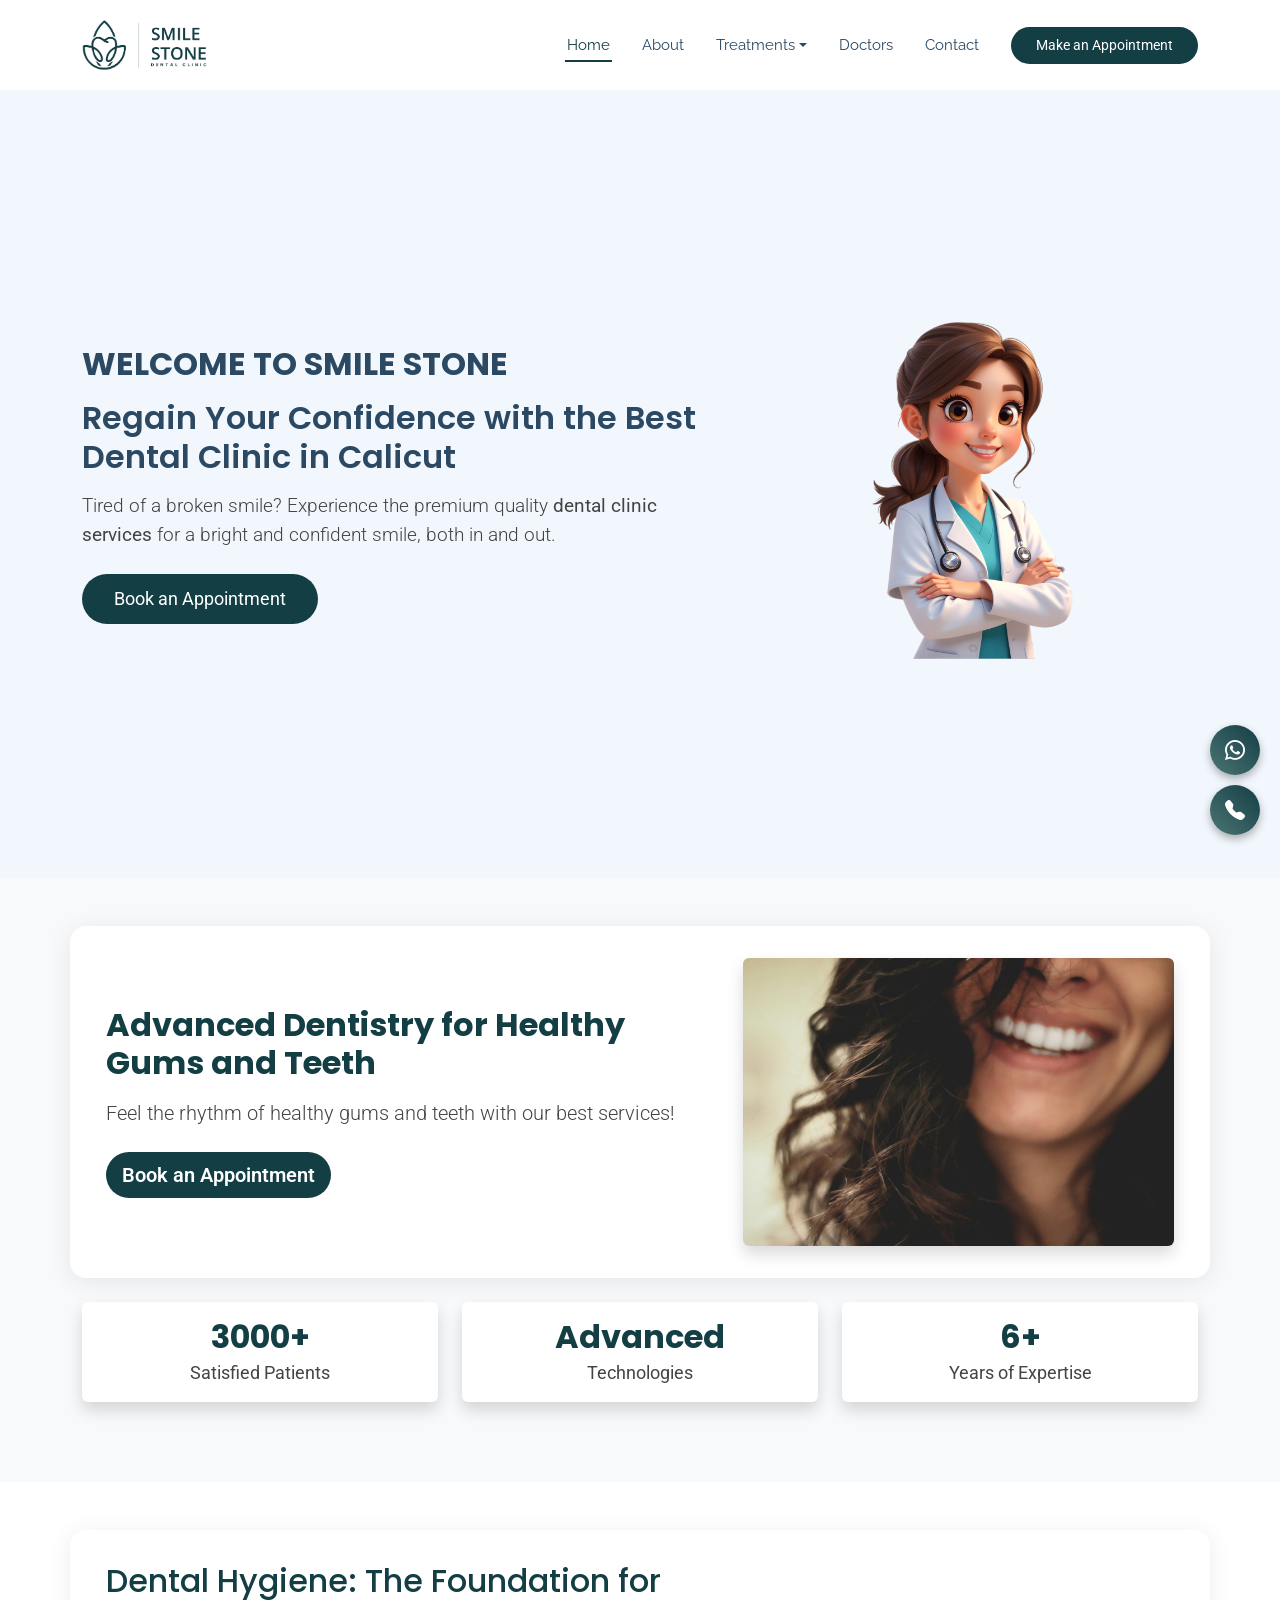
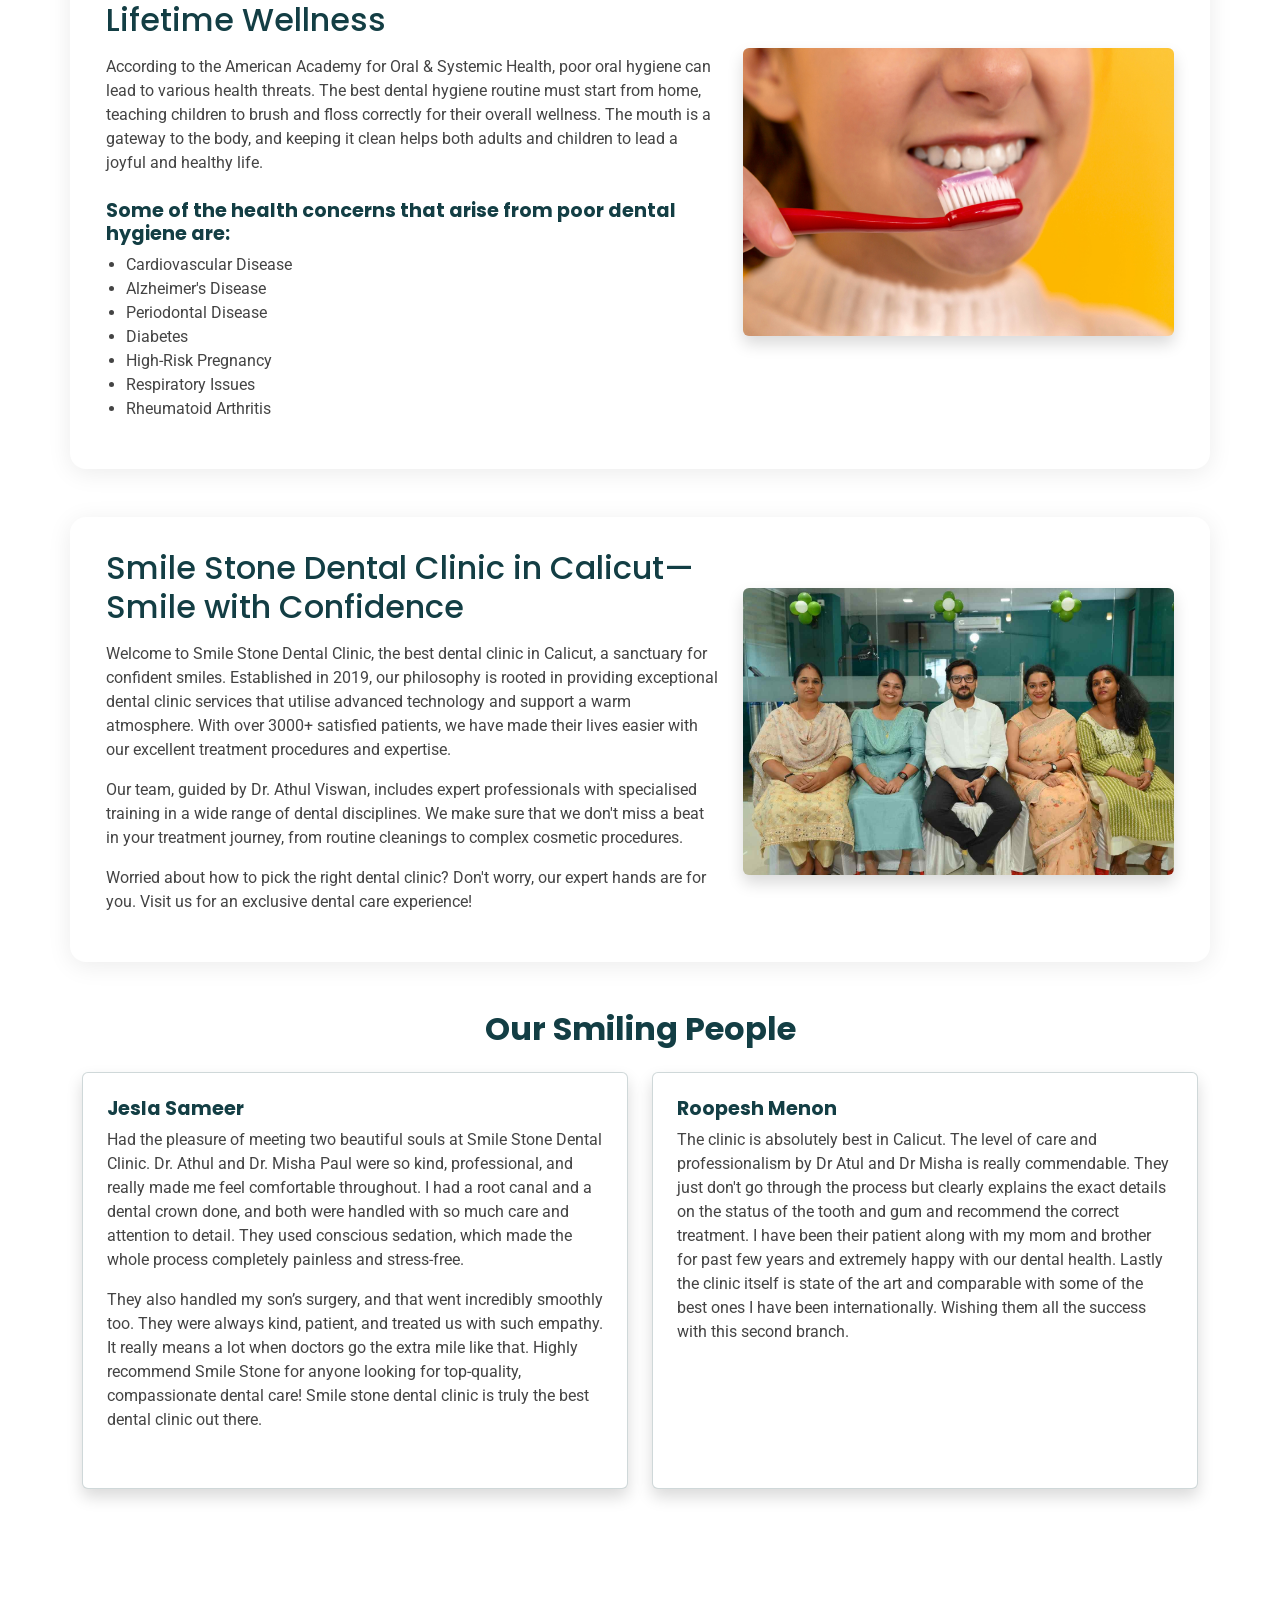
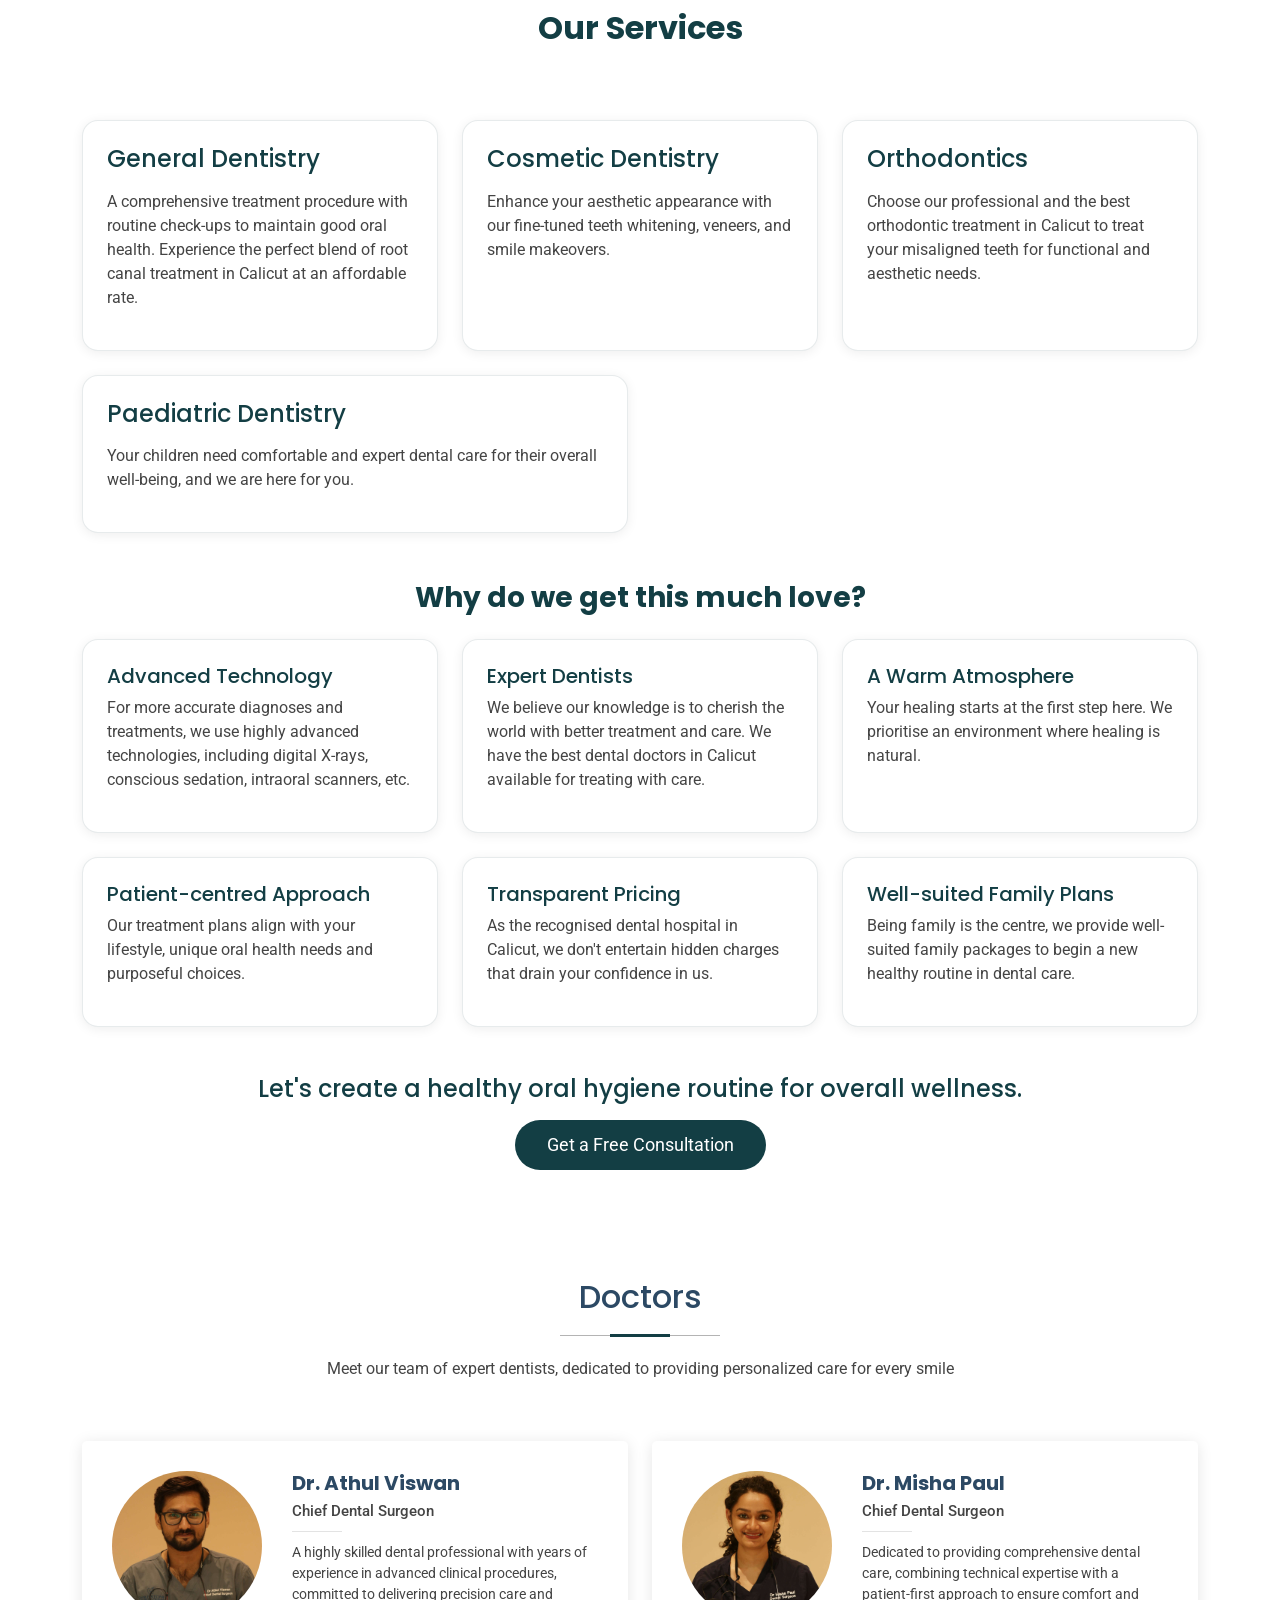
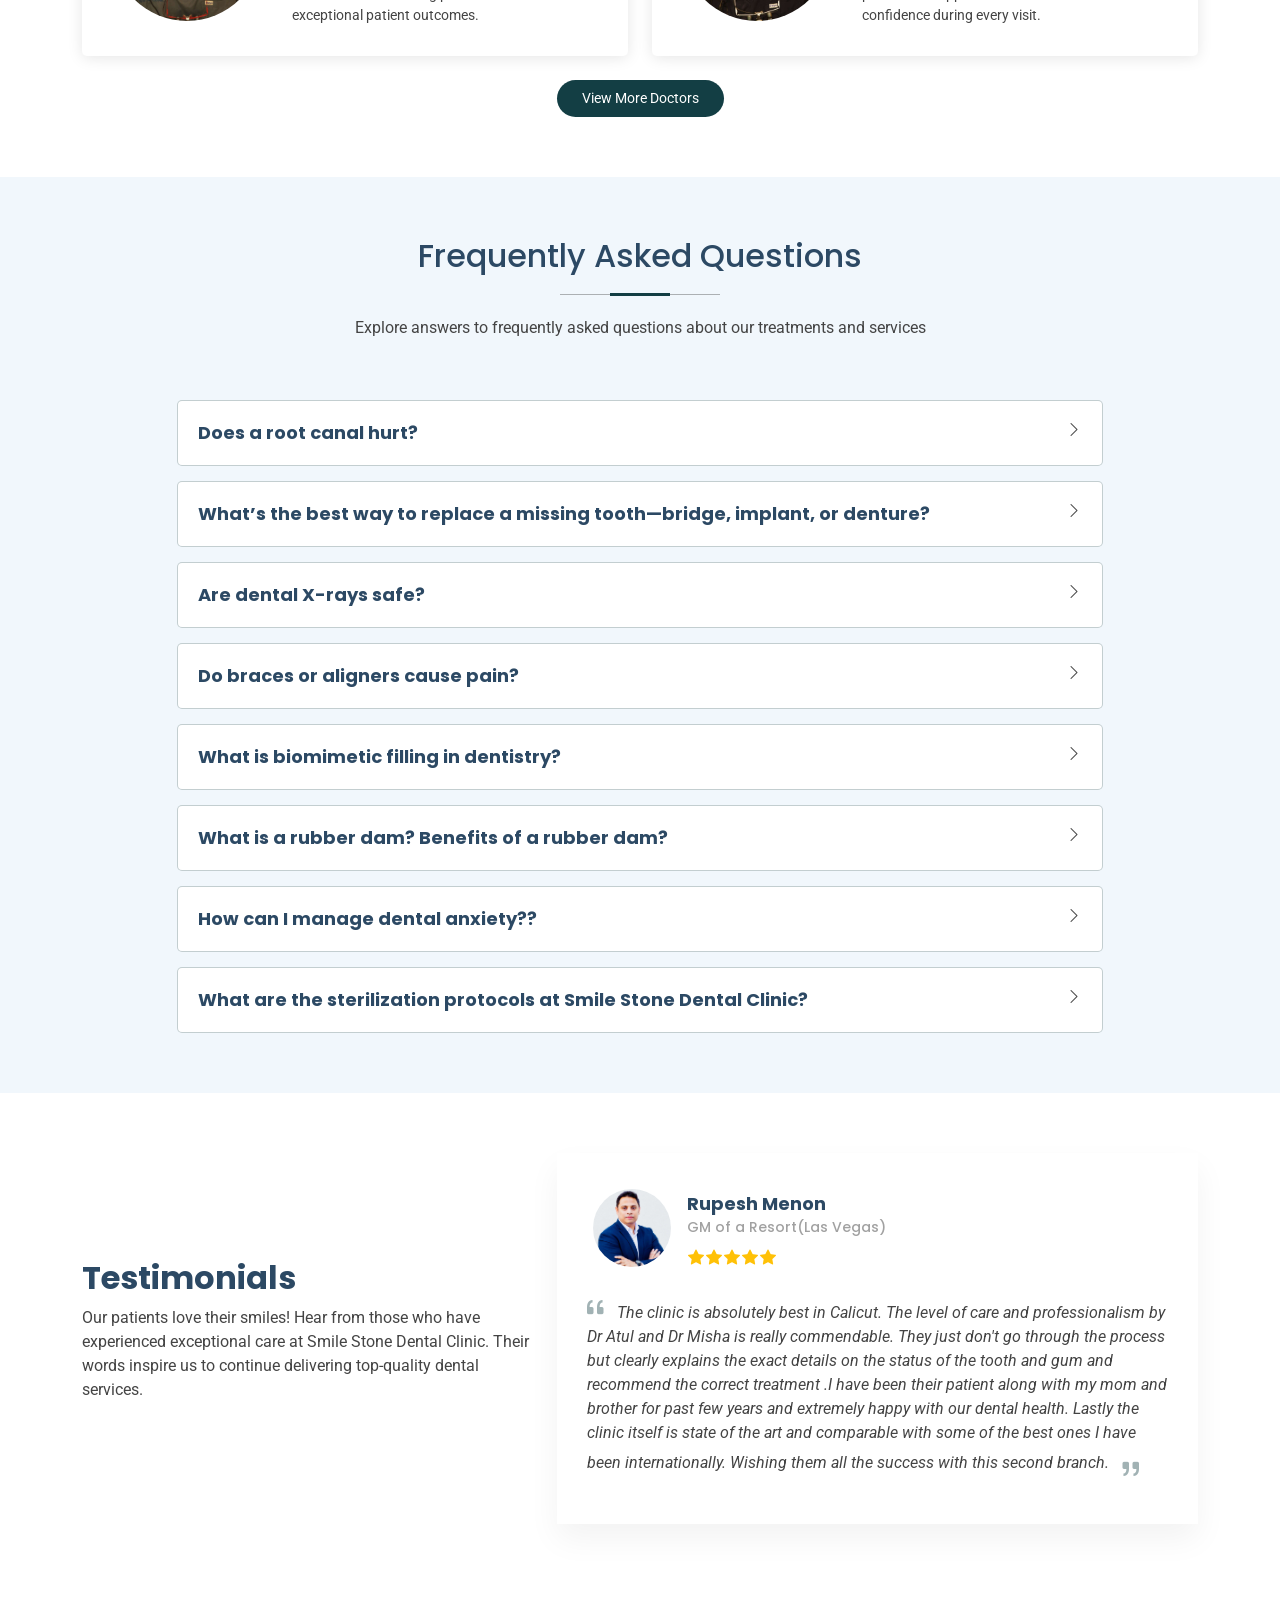
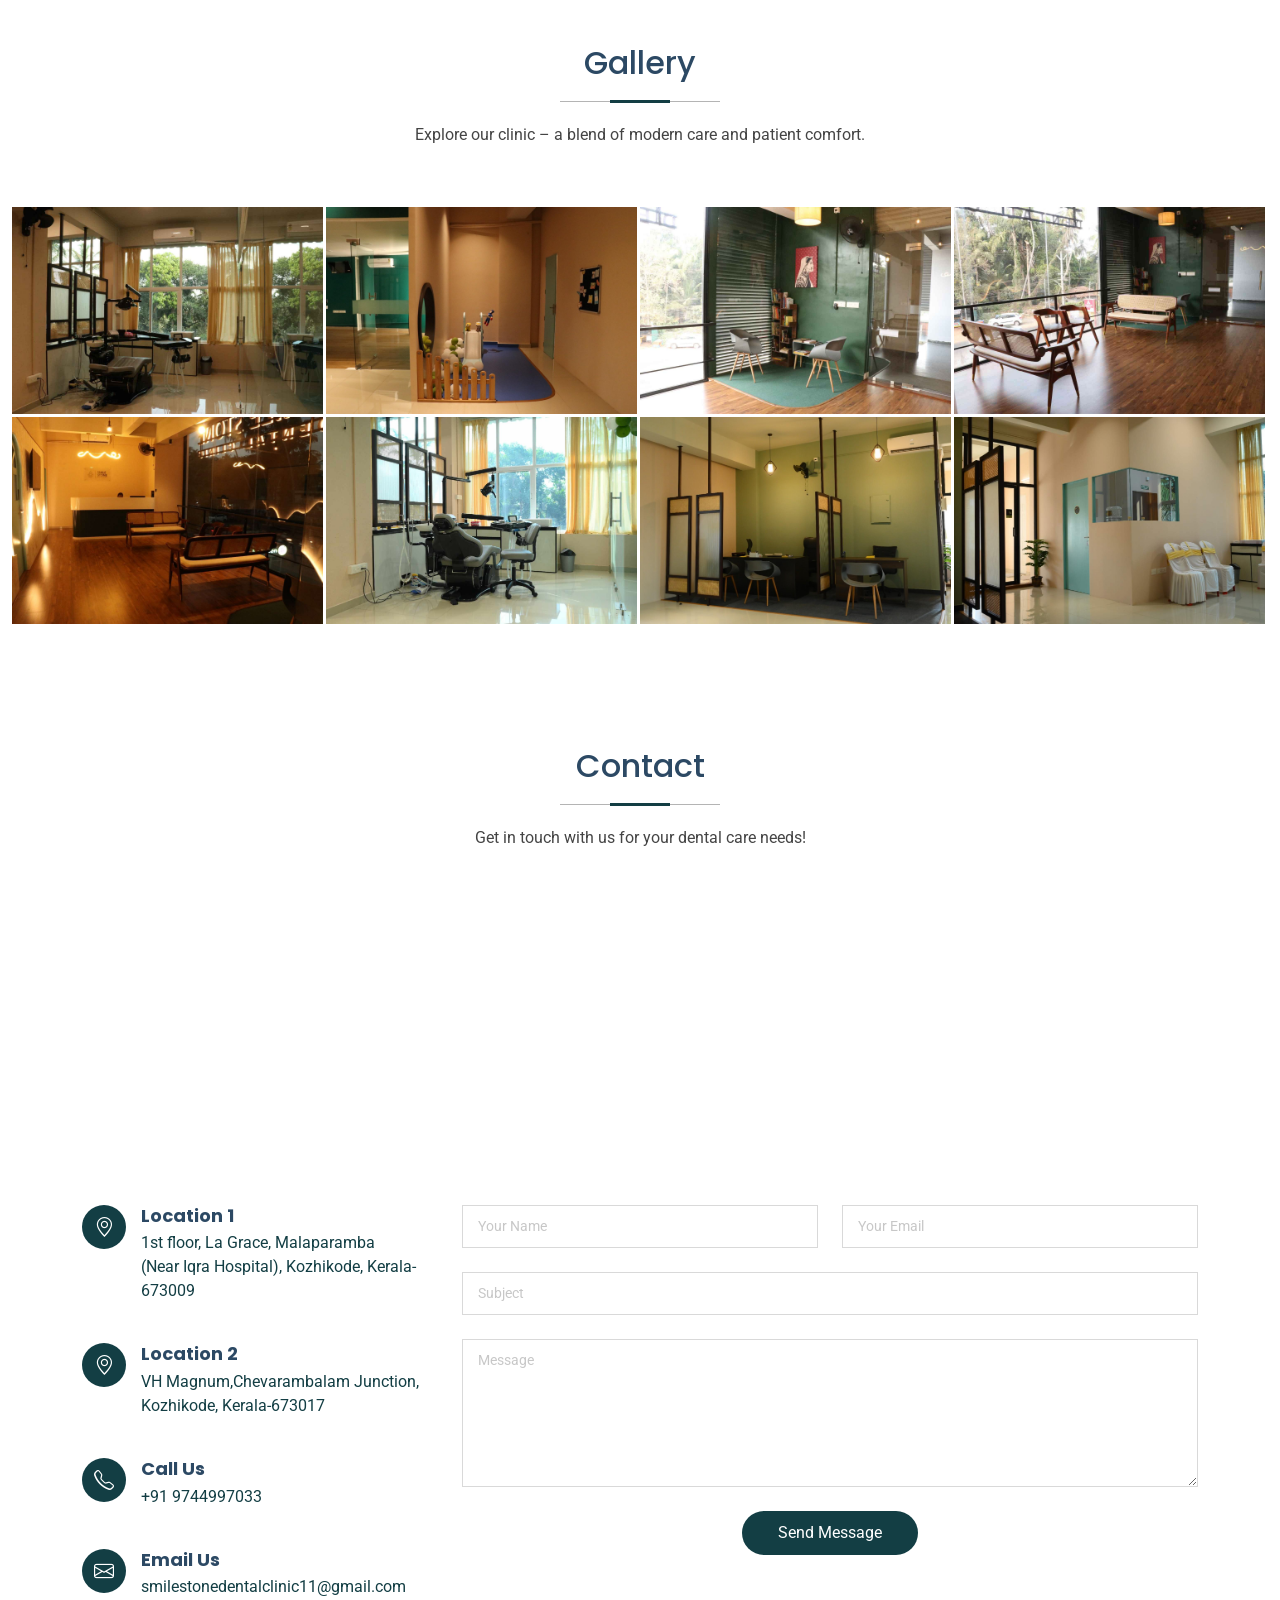
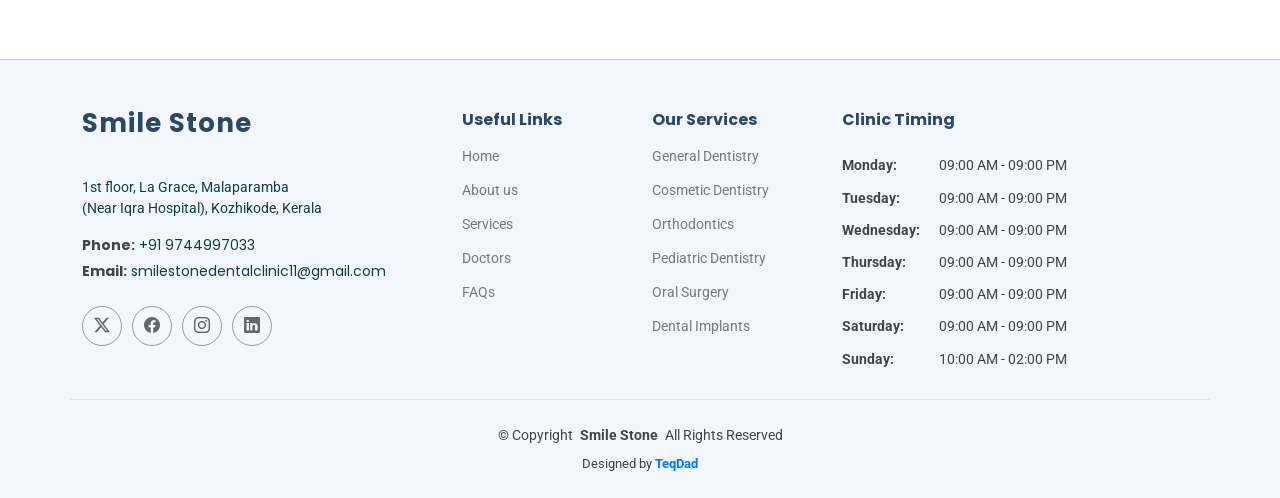
==== commit 739ed62d: "photos added in treatment section" ====
--- a/index.html
+++ b/index.html
@@ -134,13 +134,13 @@
         <a href="https://practice.hypha.care/branch-catalogue?branch=408&org=365" class="btn btn-primary btn-lg">Book an Appointment</a>
       </div>
       <div class="col-lg-5 text-center">
-        <img src="assets/img/header-banner2.jpg" alt="Healthy Gums and Teeth" class="img-fluid rounded shadow" style="max-height:350px;">
+        <img src="assets/img/teeth-index.jpg" alt="Healthy Gums and Teeth" class="img-fluid rounded shadow" style="max-height:350px;">
       </div>
     </div>
    <div class="row text-center">
   <div class="col-12 col-md-4 mb-3">
     <div class="p-3 bg-white rounded shadow">
-      <h3 class="fw-bold accent-text mb-1" style="font-size:2rem;">300+</h3>
+      <h3 class="fw-bold accent-text mb-1" style="font-size:2rem;">3000+</h3>
       <p class="mb-0" style="font-size:1.1rem;">Satisfied Patients</p>
     </div>
   </div>
@@ -181,14 +181,15 @@
         </ul>
       </div>
       <div class="col-lg-5 text-center">
-        <img src="assets/img/dental-hygiene.jpg" alt="Dental Hygiene" class="img-fluid rounded shadow mb-3">
+        <img src="assets/img/brushing.jpg
+        " alt="Dental Hygiene" class="img-fluid rounded shadow mb-3">
       </div>
     </div>
     <div class="row align-items-center mb-5">
       <div class="col-lg-7">
         <h2 class="mb-3">Smile Stone Dental Clinic in Calicut—Smile with Confidence</h2>
         <p>
-          Welcome to Smile Stone Dental Clinic, the best dental clinic in Calicut, a sanctuary for confident smiles. Established in 2019, our philosophy is rooted in providing exceptional dental clinic services that utilise advanced technology and support a warm atmosphere. With over 300+ satisfied patients, we have made their lives easier with our excellent treatment procedures and expertise.
+          Welcome to Smile Stone Dental Clinic, the best dental clinic in Calicut, a sanctuary for confident smiles. Established in 2019, our philosophy is rooted in providing exceptional dental clinic services that utilise advanced technology and support a warm atmosphere. With over 3000+ satisfied patients, we have made their lives easier with our excellent treatment procedures and expertise.
         </p>
         <p>
           Our team, guided by Dr. Athul Viswan, includes expert professionals with specialised training in a wide range of dental disciplines. We make sure that we don't miss a beat in your treatment journey, from routine cleanings to complex cosmetic procedures.
@@ -198,10 +199,13 @@
         </p>
       </div>
       <div class="col-lg-5 text-center">
-        <img src="assets/img/clinic-team.jpg" alt="Smile Stone Team" class="img-fluid rounded shadow mb-3">
+        <img src="assets/img/about.jpg" alt="Smile Stone Team" class="img-fluid rounded shadow mb-3">
       </div>
     </div>
     <div class="row">
+      <div class="col-12 text-center">
+        <h2 class="fw-bold accent-text mb-4">Our Smiling People</h2>
+      </div>
       <div class="col-md-6 mb-4">
         <div class="p-4 bg-white rounded shadow h-100">
           <h5 class="mb-2">Jesla Sameer</h5>
@@ -331,16 +335,16 @@
 <!-- /Hero Section -->
 
     <!-- About Section -->
-    <section id="about" class="about section">
+    <!-- <section id="about" class="about section">
 
       <div class="container">
 
         <div class="row gy-4 gx-5">
 
           <div class="col-lg-6 position-relative align-self-start" data-aos="fade-up" data-aos-delay="200">
-            <img src="assets/img/about.jpg" class="img-fluid" alt="">
+            <img src="assets/img/about.jpg" class="img-fluid" alt=""> -->
             <!-- <a href="" class="glightbox pulsating-play-btn"></a> -->
-          </div>
+          <!-- </div>
 
           <div class="col-lg-6 content" data-aos="fade-up" data-aos-delay="100">
             <h3>About Us</h3>
@@ -384,292 +388,20 @@
 
       </div>
 
-    </section><!-- /About Section -->
+    </section> -->
+    <!-- /About Section -->
 
     <!-- Stats Section -->
     <!-- /Stats Section -->
 
     <!-- Services Section -->
-    <section id="services" class="services section">
-
-      <!-- Section Title -->
-      <div class="container section-title" data-aos="fade-up">
-        <h2>Services</h2>
-        <p>We offer a wide range of dental services tailored to meet your needs</p>
-      </div><!-- End Section Title -->
-
-      <div class="container">
-
-        <div class="row gy-4">
-
-          <div class="col-lg-4 col-md-6" data-aos="fade-up" data-aos-delay="100">
-            <div class="service-item  position-relative">
-              <div class="icon">
-                <img src="assets/img/services/general-dent.jpg">
-              </div>
-              <!-- <a href="#departments" class="stretched-link" onclick="activateTab(event, 'departments-tab-1')"> -->
-                <a href="services.html" class="stretched-link">
-                <h3>General Dentistry</h3>
-              </a>
-              <p>Routine check-ups, cleanings, and preventive care to maintain oral health.</p>
-            </div>
-          </div><!-- End Service Item -->
-
-          <div class="col-lg-4 col-md-6" data-aos="fade-up" data-aos-delay="200">
-            <div class="service-item position-relative">
-              <div class="icon">
-                <img src="assets/img/services/cosmetic-dentistry.png">
-              </div>
-              <!-- <a href="#departments" class="stretched-link" onclick="activateTab(event, 'departments-tab-2')"> -->
-                <a href="services.html" class="stretched-link">
-                <h3>Cosmetic Dentistry</h3>
-              </a>
-              <p>Teeth whitening, veneers, and smile makeovers to enhance aesthetics.</p>
-            </div>
-          </div><!-- End Service Item -->
-
-          <div class="col-lg-4 col-md-6" data-aos="fade-up" data-aos-delay="300">
-            <div class="service-item position-relative">
-              <div class="icon">
-                <img src="assets/img/services/orthodontics-benefits[1].jpg">
-              </div>
-              <!-- <a href="#departments" class="stretched-link" onclick="activateTab(event, 'departments-tab-3')"> -->
-                <a href="services.html" class="stretched-link">
-                <h3>Orthodontics</h3>
-              </a>
-              <p>Braces and aligners to correct teeth alignment and bite issues.</p>
-            </div>
-          </div><!-- End Service Item -->
-
-          <div class="col-lg-4 col-md-6" data-aos="fade-up" data-aos-delay="400">
-            <div class="service-item position-relative">
-              <div class="icon">
-                <img src="assets/img/services/pediatric-dentist-2.jpg">
-              </div>
-              <!-- <a href="#departments" class="stretched-link" onclick="activateTab(event, 'departments-tab-4')"> -->
-                <a href="services.html" class="stretched-link">
-                <h3>Pediatric Dentistry</h3>
-              </a>
-              <p>Specialized care for children's dental needs, ensuring a comfortable experience.</p>
-
-            </div>
-          </div><!-- End Service Item -->
-
-
-          <div class="col-lg-4 col-md-6" data-aos="fade-up" data-aos-delay="400">
-            <div class="service-item position-relative">
-              <div class="icon">
-                <img
-                  src="https://png.pngtree.com/thumb_back/fh260/background/20220525/pngtree-dental-surgeon-working-on-female-patient-surgical-loupe-examination-oral-surgery-photo-image_30476238.jpg">
-              </div>
-              <!-- <a href="#departments" class="stretched-link" onclick="activateTab(event, 'departments-tab-5')"> -->
-                <a href="services.html" class="stretched-link">
-                <h3>Oral Surgery</h3>
-              </a>
-              <p>Wisdom tooth extraction and minor surgical procedures performed with precision.</p>
-
-            </div>
-          </div><!-- End Service Item -->
-
-          <div class="col-lg-4 col-md-6" data-aos="fade-up" data-aos-delay="600">
-            <div class="service-item position-relative">
-              <div class="icon">
-                <img src="assets/img/services/dental-implants.jpg">
-              </div>
-              <!-- <a href="#departments" class="stretched-link" onclick="activateTab(event, 'departments-tab-6')"> -->
-                <a href="services.html" class="stretched-link">
-                <h3>Dental Implants</h3>
-              </a>
-              <p>Permanent solutions for missing teeth with advanced implant technology.</p>
-
-            </div>
-          </div><!-- End Service Item -->
-
-        </div>
-
-      </div>
-
-      <!--</section> /Services Section -->
-
+    
       <!-- Appointment Section -->
       <!-- /Appointment Section -->
 
       <!-- Departments Section -->
-      <section id="departments" class="departments section">
-
-
-        <!-- Section Title -->
-        <div class="container section-title" data-aos="fade-up">
-          <!--<h2>Departments</h2>-->
-          <h4>Beyond the Basics</h4>
-        </div><!-- End Section Title -->
-
-        <div class="container" data-aos="fade-up" data-aos-delay="100">
-
-          <div class="row">
-            <div class="col-lg-3">
-              <ul class="nav nav-tabs flex-column">
-                <li class="nav-item">
-                  <a class="nav-link active show" data-bs-toggle="tab" href="#departments-tab-1">General Dentistry</a>
-                </li>
-                <li class="nav-item">
-                  <a class="nav-link" data-bs-toggle="tab" href="#departments-tab-2">Cosmetic Dentistry</a>
-                </li>
-                <li class="nav-item">
-                  <a class="nav-link" data-bs-toggle="tab" href="#departments-tab-3">Orthodontics</a>
-                </li>
-                <li class="nav-item">
-                  <a class="nav-link" data-bs-toggle="tab" href="#departments-tab-4">Pediatric Dentistry</a>
-                </li>
-                <li class="nav-item">
-                  <a class="nav-link" data-bs-toggle="tab" href="#departments-tab-5">Oral Surgery</a>
-                </li>
-                <li class="nav-item">
-                  <a class="nav-link" data-bs-toggle="tab" href="#departments-tab-6">Dental Implants</a>
-                </li>
-                <li class="nav-item">
-                  <a class="nav-link" data-bs-toggle="tab" href="#departments-tab-7">Root Canal</a>
-                </li>
-
-              </ul>
-            </div>
-            <div class="col-lg-9 mt-4 mt-lg-0">
-              <div class="tab-content">
-                <div class="tab-pane active show" id="departments-tab-1">
-                  <div class="row">
-                    <div class="col-lg-8 details order-2 order-lg-1">
-                      <h3>General Dentistry</h3>
-                      <p class="fst-italic">
-                      <ul style="list-style-type: disc; margin-left: 20px;">
-                        <li><b>Fillings:</b> Restore cavities and prevent further tooth decay.</li>
-                        <li><b>Root Canal Treatment:</b> Save infected teeth by removing the damaged pulp.</li>
-                        <li><b>Cleaning:</b> Remove plaque and tartar for improved oral hygiene.</li>
-                        <li><b>Dental X-Ray:</b> Diagnose oral issues with advanced imaging technology.</li>
-                      </ul>
-                      </p>
-                    </div>
-                    <div class="col-lg-4 text-center order-1 order-lg-2">
-                      <img src="assets/img/xray.jpg" alt="" class="img-fluid">
-                    </div>
-                  </div>
-                </div>
-                <div class="tab-content">
-
-                  <div class="tab-pane" id="departments-tab-2">
-                    <div class="row">
-                      <div class="col-lg-8 details order-2 order-lg-1">
-                        <h3>Cosmetic Dentistry</h3>
-                        <p class="fst-italic">
-                        <ul style="list-style-type: disc; margin-left: 20px;">
-                          <li><b>Teeth Whitening</b>: Enhance your smile with professional whitening treatments.</li>
-                          <li><b>Dental Laser</b>: Improve aesthetics and treat gum issues with laser precision.</li>
-                          <li><b>Crowns and Bridges</b>: Restore the appearance of damaged or missing teeth.</li>
-                        </ul>
-                        </p>
-                      </div>
-                      <div class="col-lg-4 text-center order-1 order-lg-2">
-                        <img src="assets/img/Cosmetic-Shade-2.jpg" alt="" class="img-fluid">
-                      </div>
-                    </div>
-                  </div>
-
-
-                  <div class="tab-pane" id="departments-tab-3">
-                    <div class="row">
-                      <div class="col-lg-8 details order-2 order-lg-1">
-                        <h3>Orthodontics</h3>
-                        <p class="fst-italic">
-                        <ul style="list-style-type: disc; margin-left: 20px;">
-                          <li><b>Clear Aligner</b>: Straighten teeth discreetly with removable aligners.</li>
-                          <li><b>Orthodontic Treatment</b>: Correct misaligned teeth for a perfect smile.</li>
-                        </ul>
-                        </p>
-                      </div>
-                      <div class="col-lg-4 text-center order-1 order-lg-2">
-                        <img src="assets/img/Aligner.jpg" alt="" class="img-fluid">
-                      </div>
-                    </div>
-                  </div>
-                  <div class="tab-pane" id="departments-tab-4">
-                    <div class="row">
-                      <div class="col-lg-8 details order-2 order-lg-1">
-                        <h3>Pediatric Dentistry</h3>
-                        <p class="fst-italic">
-                        <ul style="list-style-type: disc; margin-left: 20px;">
-                          <li><b>Pediatric (Kids) Dentistry</b>: Specialized dental care tailored for children.</li>
-                          <li><b>Conscious Sedation</b>: Ensure a pain-free dental experience for young patients.</li>
-                        </ul>
-                        </p>
-                      </div>
-                      <div class="col-lg-4 text-center order-1 order-lg-2">
-                        <img src="assets/img/Pediatric.jpg" alt="" class="img-fluid">
-                      </div>
-                    </div>
-                  </div>
-                  <div class="tab-pane" id="departments-tab-5">
-                    <div class="row">
-                      <div class="col-lg-8 details order-2 order-lg-1">
-                        <h3>Oral Surgery</h3>
-                        <p class="fst-italic">
-                        <ul style="list-style-type: disc; margin-left: 20px;">
-                          <li><b>Teeth Replacement</b>: Restore missing teeth with advanced surgical solutions.</li>
-                          <li><b>Dental Implants</b>: Permanent solutions for missing teeth using titanium roots.</li>
-                        </ul>
-                        </p>
-                      </div>
-                      <div class="col-lg-4 text-center order-1 order-lg-2">
-                        <img
-                          src="https://t3.ftcdn.net/jpg/08/66/19/18/360_F_866191873_yQzamxaXb4l8OODjwtqunqAcAp69roeu.jpg"
-                          alt="" class="img-fluid">
-                      </div>
-                    </div>
-                  </div>
-                  <div class="tab-pane" id="departments-tab-6">
-                    <div class="row">
-                      <div class="col-lg-8 details order-2 order-lg-1">
-                        <h3>Dental Implants</h3>
-                        <p class="fst-italic">
-                        <ul style="list-style-type: disc; margin-left: 20px;">
-                          <li><b>Single Tooth Implant</b>: Replace a missing tooth with a permanent implant.</li>
-                          <li><b>Multiple Teeth Implants</b>: Restore several missing teeth with advanced implant
-                            solutions.</li>
-                          <li><b>Full-Mouth Reconstruction</b>: Complete smile restoration with full dental implants.
-                          </li>
-                        </ul>
-                        </p>
-                      </div>
-                      <div class="col-lg-4 text-center order-1 order-lg-2">
-                        <img src="assets/img/dental-implants.jpg" alt="" class="img-fluid">
-                      </div>
-                    </div>
-                  </div>
-
-                  <div class="tab-pane" id="departments-tab-7">
-                    <div class="row">
-                      <div class="col-lg-8 details order-2 order-lg-1">
-                        <h3>Root Canal</h3>
-                        <p style="margin: 15px;">
-                          Root canal is a treatment to repair and save a badly damaged or infected tooth
-                          instead of removing it.
-                        </p>
-                      </div>
-                      <div class="col-lg-4 text-center order-1 order-lg-2">
-                        <img src="assets/img/root-canal.jpg" alt="" class="img-fluid">
-                      </div>
-                    </div>
-                  </div>
-
-
-
-
-                </div>
-              </div>
-            </div>
-
-          </div>
-
-      </section><!-- /Departments Section -->
-    </section><!-- /Services Section -->
+      
+
 
     <!-- Doctors Section -->
     <!-- Doctors Section -->
@@ -1474,6 +1206,11 @@
   <script src="assets/vendor/purecounter/purecounter_vanilla.js"></script>
   <script src="assets/vendor/swiper/swiper-bundle.min.js"></script>
 
+  <!-- mobile view toggle -->
+
+  <script src="https://cdn.jsdelivr.net/npm/bootstrap@5.3.3/dist/js/bootstrap.bundle.min.js"></script>
+
+
   <!-- Main JS File -->
   <script src="assets/js/main.js"></script>
 
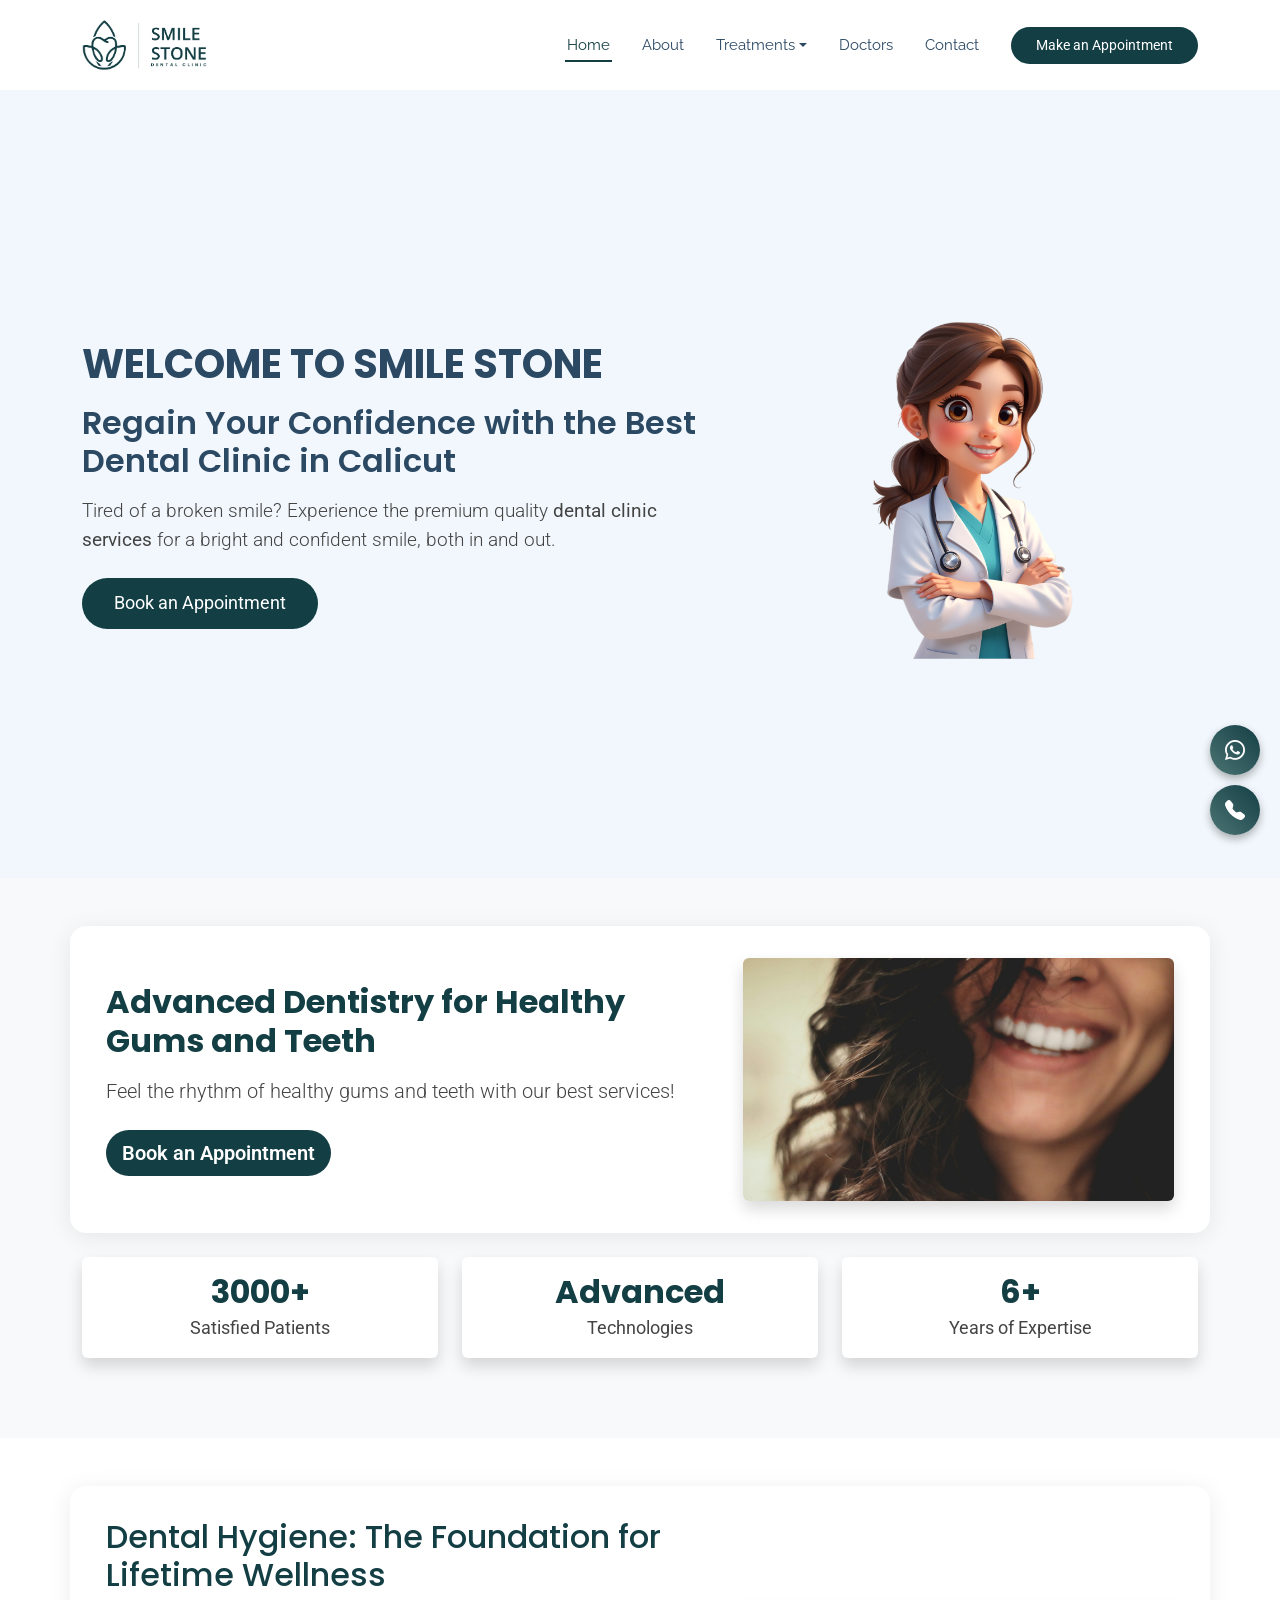
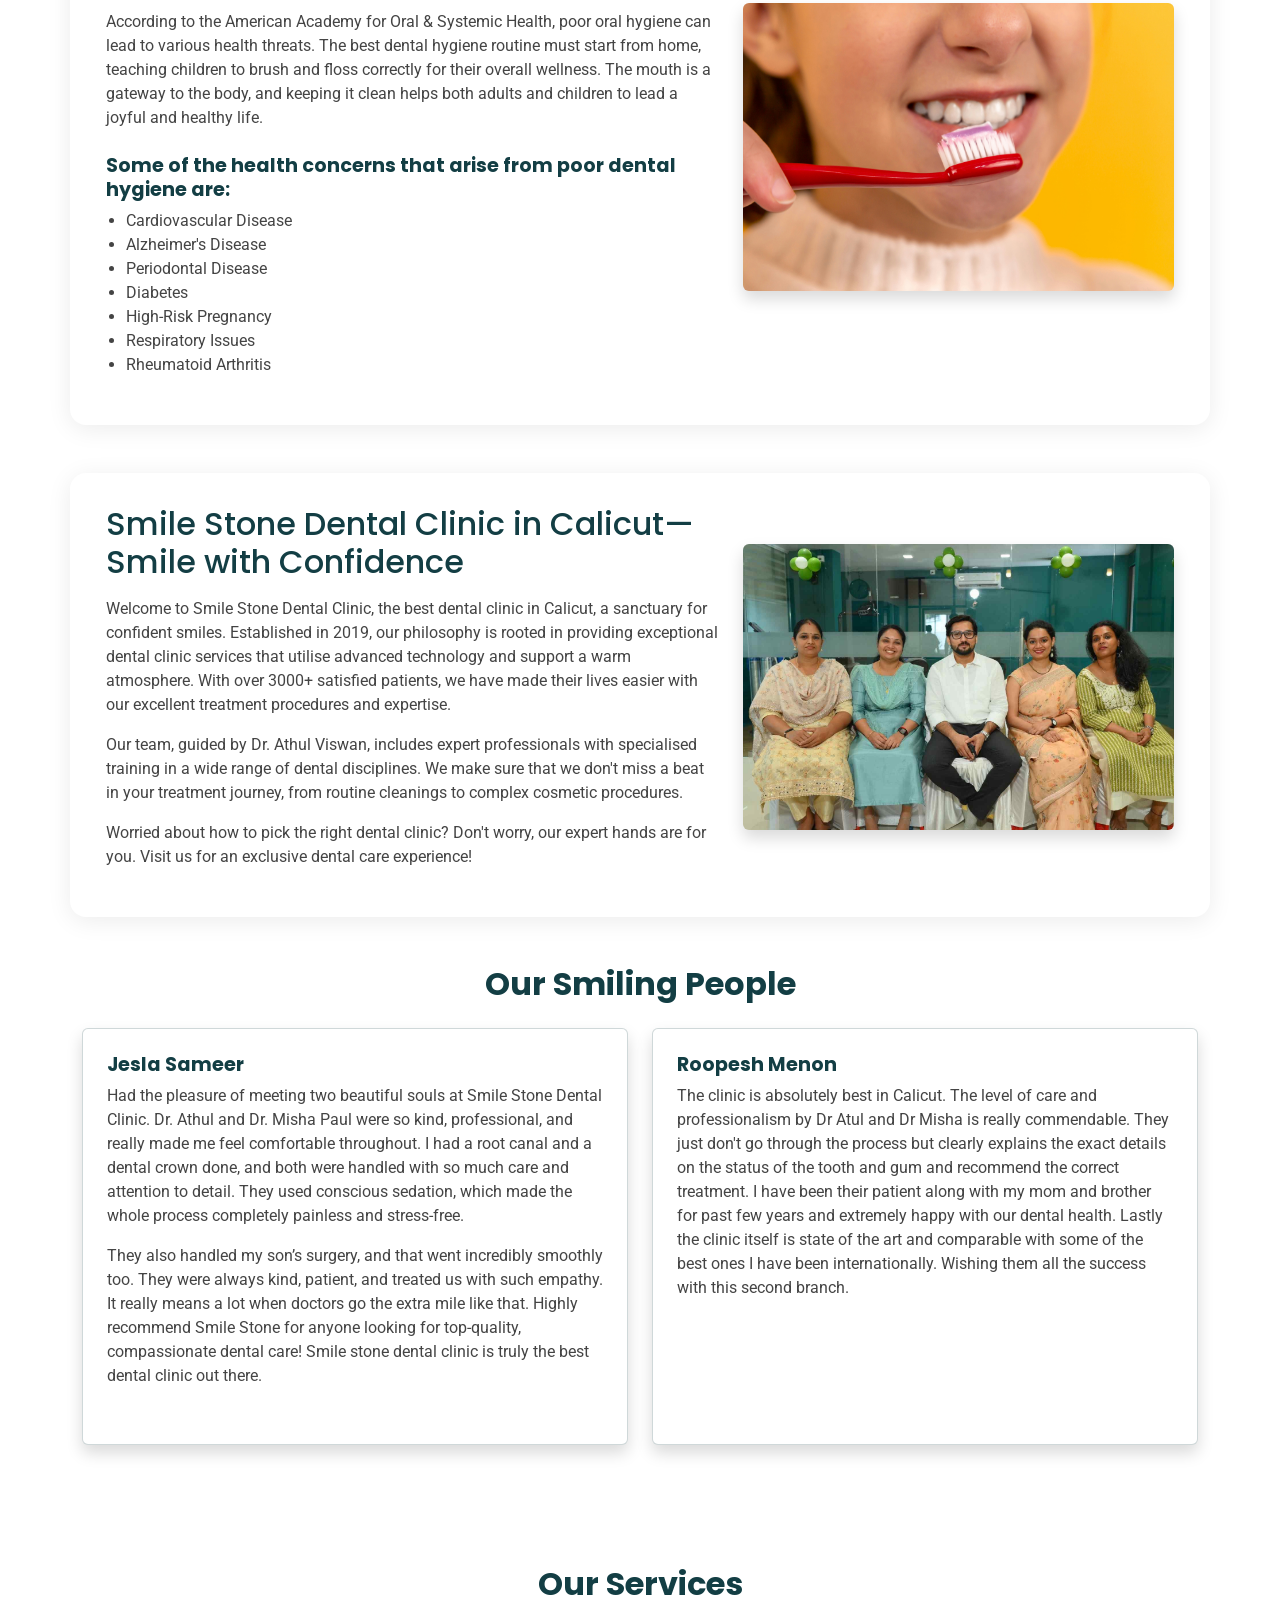
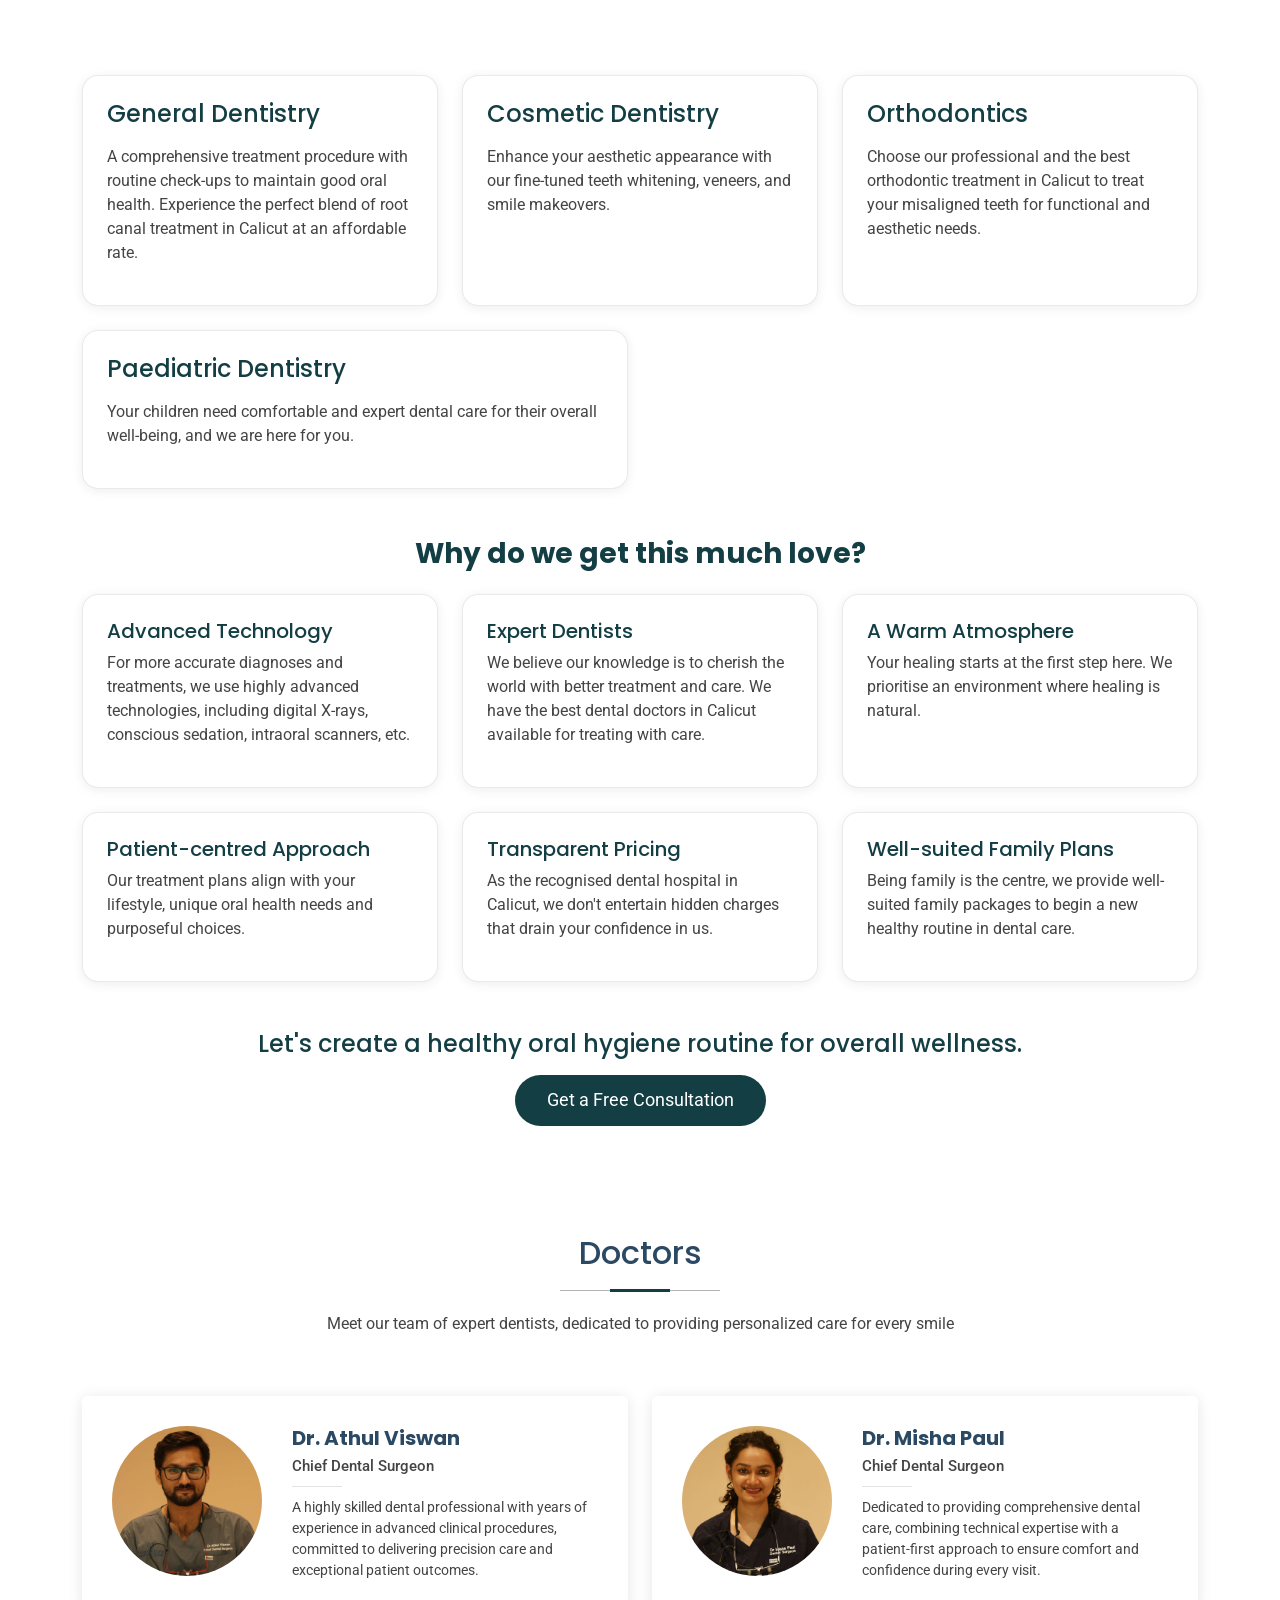
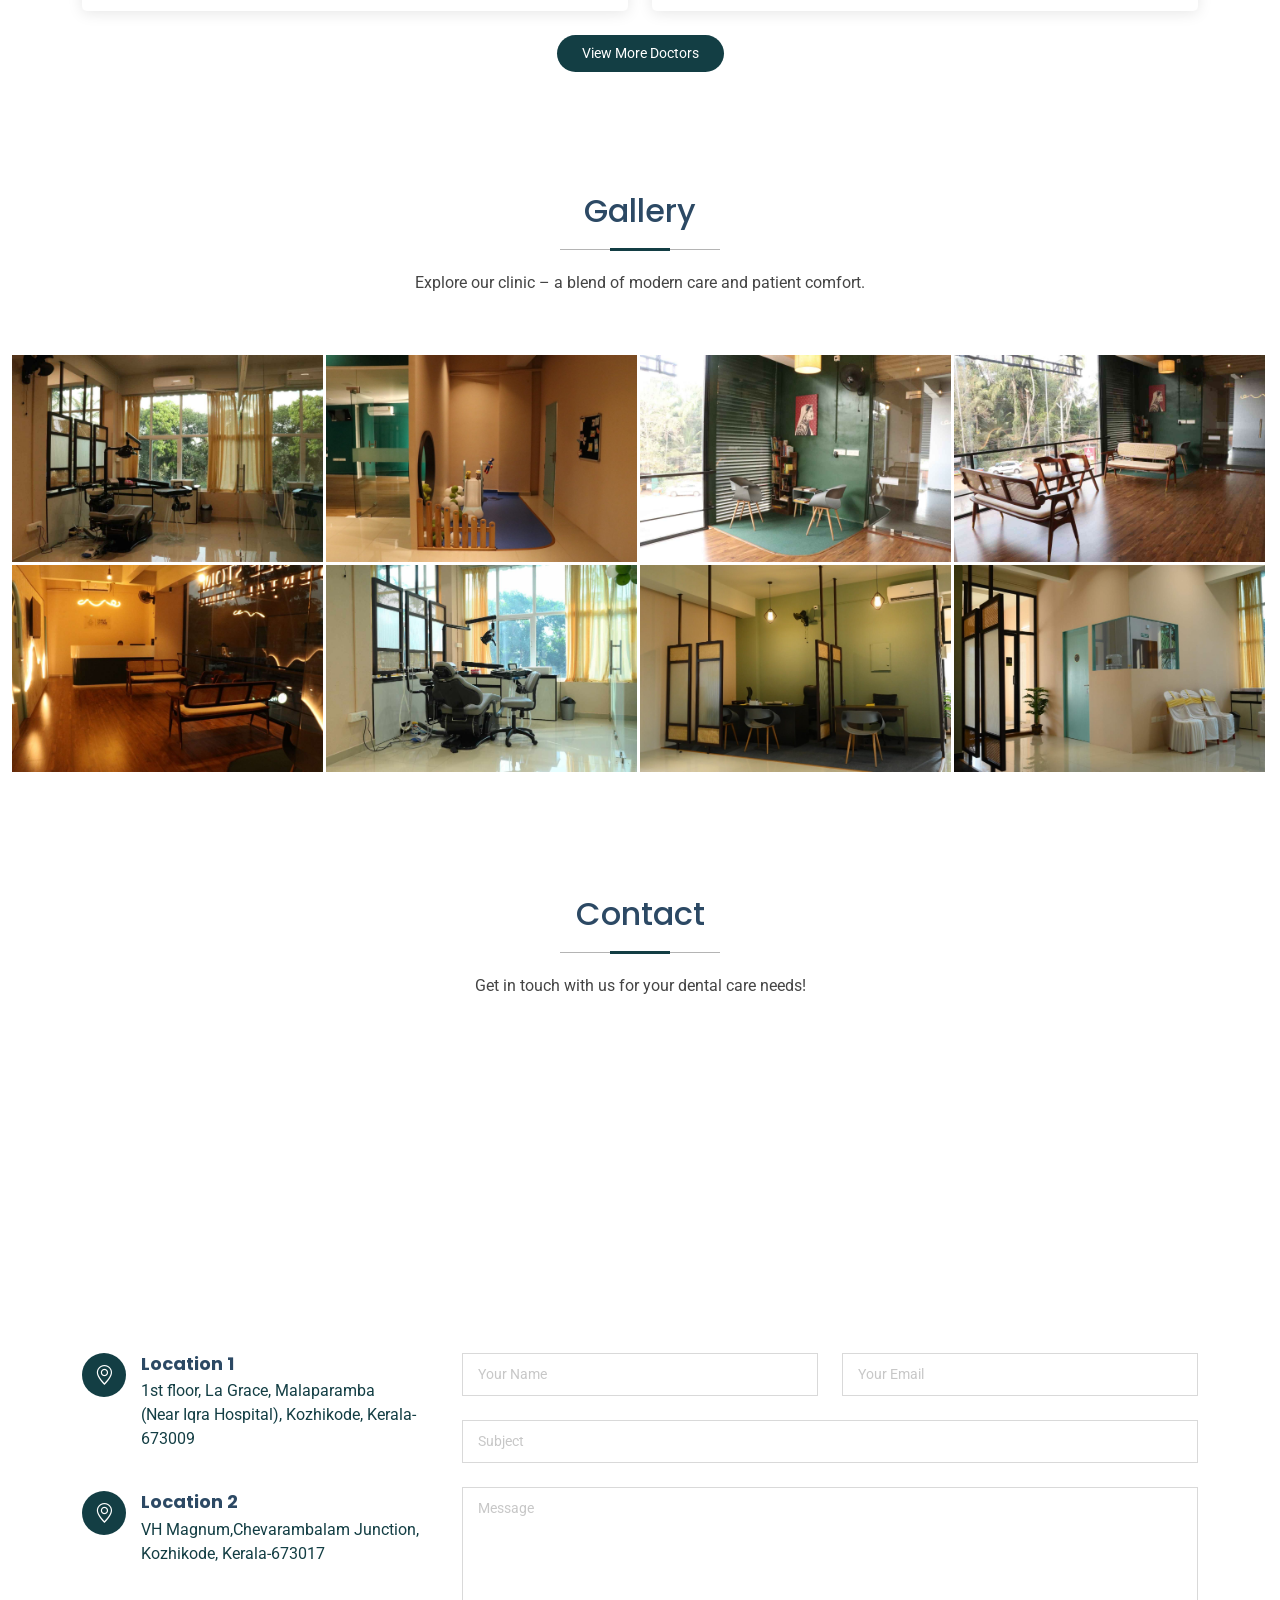
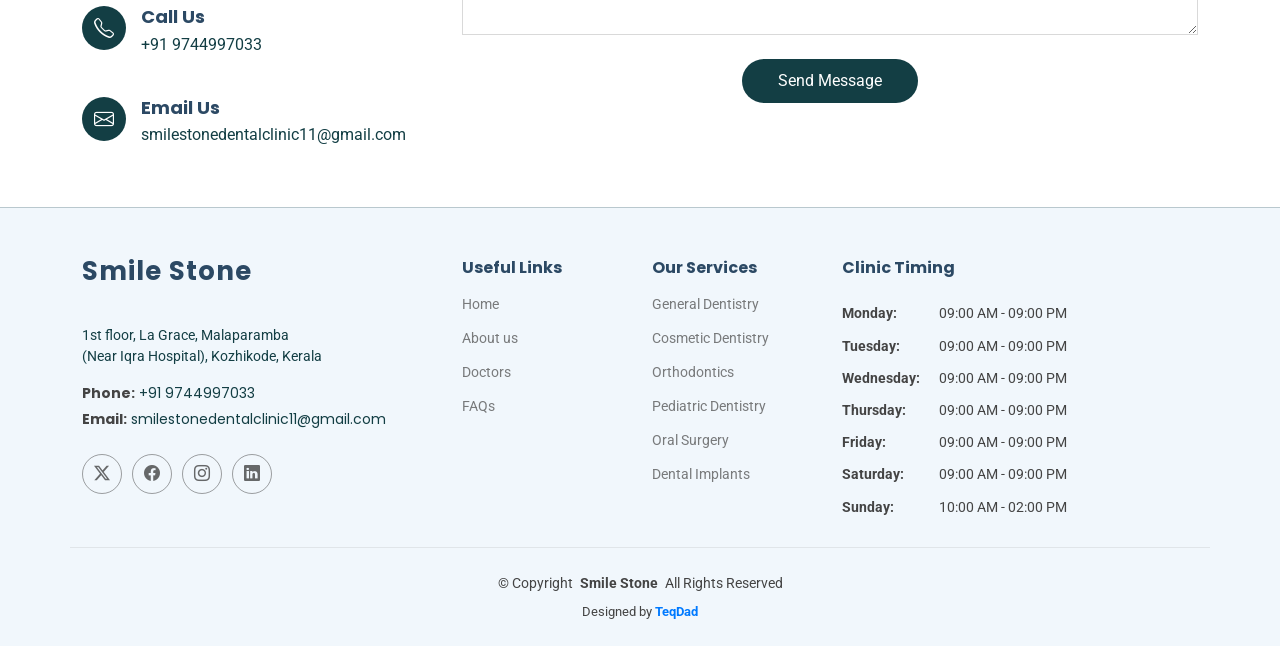
==== commit 57264fad: "final" ====
--- a/index.html
+++ b/index.html
@@ -73,13 +73,13 @@
       <a href="#" class="dropdown-toggle" data-bs-toggle="dropdown" aria-expanded="false">Treatments</a>
       <ul class="dropdown-menu">
         <li><a class="dropdown-item" href="general-dentistry.html">General Dentistry</a></li>
-        <li><a class="dropdown-item" href="root-canal.html">Root Canal</a></li>
         <li><a class="dropdown-item" href="cosmetic-dentistry.html">Cosmetic Dentistry</a></li>
         <li><a class="dropdown-item" href="orthodontics.html">Orthodontics</a></li>
         <li><a class="dropdown-item" href="clear-aligner.html">Clear Aligner</a></li>
         <li><a class="dropdown-item" href="paediatric-dentistry.html">Paediatric Dentistry</a></li>
         <li><a class="dropdown-item" href="oral-surgery.html">Oral Surgery</a></li>
         <li><a class="dropdown-item" href="dental-implant.html">Dental Implants</a></li>
+        <li><a class="dropdown-item" href="root-canal.html">Root Canal</a></li>
       </ul>
     </li>
     <li><a href="doctors.html">Doctors</a></li>
@@ -107,12 +107,12 @@
   <div class="container py-5">
     <div class="row align-items-center">
       <div class="col-lg-7">
-        <h2 class="fw-bold mb-3">WELCOME TO SMILE STONE</h2>
+        <h1 class="fw-bold mb-3">WELCOME TO SMILE STONE</h1>
         <h3 class="fw-semibold mb-3" style="font-size:2rem;">Regain Your Confidence with the Best Dental Clinic in Calicut</h3>
         <p class="lead mb-4" style="font-size:1.2rem;">
           Tired of a broken smile? Experience the premium quality <b>dental clinic services</b> for a bright and confident smile, both in and out.
         </p>
-        <a href="https://practice.hypha.care/branch-catalogue?branch=408&org=365" class="btn hero-btn btn-lg">Book an Appointment</a>
+        <a href="https://practice.hypha.care/branch-catalogue?branch=408&org=365" class="btn hero-btn btn-lg">Book an Appointment</a><br>
       </div>
       <div class="col-lg-5 text-center">
         <!-- Make sure the image file and path are correct -->
@@ -134,7 +134,7 @@
         <a href="https://practice.hypha.care/branch-catalogue?branch=408&org=365" class="btn btn-primary btn-lg">Book an Appointment</a>
       </div>
       <div class="col-lg-5 text-center">
-        <img src="assets/img/teeth-index.jpg" alt="Healthy Gums and Teeth" class="img-fluid rounded shadow" style="max-height:350px;">
+        <img src="assets/img/teeth-index.jpg" alt="Healthy Gums and Teeth" class="img-fluid rounded shadow" style="max-height:300px;">
       </div>
     </div>
    <div class="row text-center">
@@ -603,143 +603,10 @@
     <!-- /Doctors Section -->
 
     <!-- Faq Section -->
-    <section id="faq" class="faq section light-background">
-
-      <!-- Section Title -->
-      <div class="container section-title" data-aos="fade-up">
-        <h2>Frequently Asked Questions</h2>
-        <p>Explore answers to frequently asked questions about our treatments and services</p>
-      </div><!-- End Section Title -->
-
-      <div class="container">
-
-        <div class="row justify-content-center">
-
-          <div class="col-lg-10" data-aos="fade-up" data-aos-delay="100">
-
-            <div class="faq-container">
-
-              <div class="faq-item">
-                <h3><B>Does a root canal hurt?</B></h3>
-                <div class="faq-content">
-                  <p>A root canal is performed under local anesthesia, ensuring a painless procedure. Any post-treatment
-                    discomfort is typically mild and can be managed with prescribed or over-the-counter pain relievers.
-
-
-                  </p>
-                </div>
-                <i class="faq-toggle bi bi-chevron-right"></i>
-              </div><!-- End Faq item-->
-
-              <div class="faq-item">
-                <h3><B>What’s the best way to replace a missing tooth—bridge, implant, or denture?</B></h3>
-                <div class="faq-content">
-                  <p>The best option depends on bone health, budget, and personal preference:<br>
-
-
-                    <b>Dental Implants:</b> Long-lasting, function like natural teeth.<br>
-
-                    <b>Bridges:</b> Fixed replacement supported by adjacent teeth.<br>
-
-                    <b>Dentures:</b> Removable option for multiple missing teeth.
-                    A consultation will determine the most suitable choice for you.
-
-                  </p>
-                </div>
-                <i class="faq-toggle bi bi-chevron-right"></i>
-              </div><!-- End Faq item-->
-
-              <div class="faq-item">
-                <h3><B>Are dental X-rays safe?</B></h3>
-                <div class="faq-content">
-                  <p>Yes, modern dental X-rays use minimal radiation exposure, making them safe. Digital X-rays further
-                    reduce exposure while providing essential diagnostic information.
-
-                  </p>
-                </div>
-                <i class="faq-toggle bi bi-chevron-right"></i>
-              </div><!-- End Faq item-->
-
-              <div class="faq-item">
-                <h3><B>Do braces or aligners cause pain?</B></h3>
-                <div class="faq-content">
-                  <p>Mild discomfort is common, especially after adjustments or when switching aligner trays. This
-                    usually subsides within a few days and can be managed with over-the-counter pain relief if needed.
-
-
-                  </p>
-                </div>
-                <i class="faq-toggle bi bi-chevron-right"></i>
-              </div><!-- End Faq item-->
-
-              <div class="faq-item">
-                <h3><B>What is biomimetic filling in dentistry?</B></h3>
-                <div class="faq-content">
-                  <p>A biomimetic filling is a tooth-colored, adhesive restoration that mimics the natural structure and
-                    function of a tooth. Unlike traditional fillings, it bonds strongly to the tooth, reducing the risk
-                    of fractures and improving long-term durability.
-
-                  </p>
-                </div>
-                <i class="faq-toggle bi bi-chevron-right"></i>
-              </div><!-- End Faq item-->
-
-              <div class="faq-item">
-                <h3><b>What is a rubber dam? Benefits of a rubber dam?</b></h3>
-                <div class="faq-content">
-                  <p>A rubber dam is a thin sheet of latex or non-latex material used to isolate the tooth during dental
-                    procedures.<br>
-                    <b>Benefits:</b><br>
-
-                    <b>*</b> The treatment area dry and free from saliva.<br>
-                    <b>*</b> Prevents contamination and improves bonding success.<br>
-                    <b>*</b> Protects the patient from swallowing or inhaling small instruments or debris.<br>
-                    <b>*</b> Increases the efficiency of the procedure.
-                  </p>
-                </div>
-                <i class="faq-toggle bi bi-chevron-right"></i>
-              </div><!-- End Faq item-->
-
-              <div class="faq-item">
-                <h3><B>How can I manage dental anxiety??</B></h3>
-                <div class="faq-content">
-                  <p>Dental anxiety can be managed through open communication, relaxation techniques, and gradual
-                    exposure to treatment. Bringing headphones, practicing deep breathing, or scheduling a consultation
-                    beforehand can also help ease concerns.
-
-                  </p>
-                </div>
-                <i class="faq-toggle bi bi-chevron-right"></i>
-              </div><!-- End Faq item-->
-
-              <div class="faq-item">
-                <h3><b>What are the sterilization protocols at Smile Stone Dental Clinic?</b></h3>
-                <div class="faq-content">
-                  <p>At Smile Stone Dental Clinic, we follow strict sterilization protocols,<br>
-                    <b>Including:</b><br>
-
-                    <b>*</b> Autoclaving all instruments at high temperatures.<br>
-                    <b>*</b> Using disposable materials where necessary.<br>
-                    <b>*</b> Disinfecting dental chairs and surfaces after every patient.<br>
-                    <b>*</b> Following the four-tier sterilization process (Cleaning, Packing, Sterilization, and
-                    Storage).
-                  </p>
-                </div>
-                <i class="faq-toggle bi bi-chevron-right"></i>
-              </div><!-- End Faq item-->
-
-            </div>
-
-          </div><!-- End Faq Column-->
-
-        </div>
-
-      </div>
-
-    </section><!-- /Faq Section -->
+    <!-- /Faq Section -->
 
     <!-- Testimonials Section -->
-    <section id="testimonials" class="testimonials section">
+    <!-- <section id="testimonials" class="testimonials section">
 
       <div class="container">
 
@@ -798,7 +665,7 @@
                       <i class="bi bi-quote quote-icon-right"></i>
                     </p>
                   </div>
-                </div><!-- End testimonial item -->
+                </div>
 
                 <div class="swiper-slide">
                   <div class="testimonial-item">
@@ -822,7 +689,7 @@
                       <i class="bi bi-quote quote-icon-right"></i>
                     </p>
                   </div>
-                </div><!-- End testimonial item -->
+                </div>
 
                 <div class="swiper-slide">
                   <div class="testimonial-item">
@@ -850,7 +717,7 @@
                       <i class="bi bi-quote quote-icon-right"></i>
                     </p>
                   </div>
-                </div><!-- End testimonial item -->
+                </div>
 
                 <div class="swiper-slide">
                   <div class="testimonial-item">
@@ -872,7 +739,7 @@
                       <i class="bi bi-quote quote-icon-right"></i>
                     </p>
                   </div>
-                </div><!-- End testimonial item -->
+                </div>
 
                 <div class="swiper-slide">
                   <div class="testimonial-item">
@@ -896,7 +763,7 @@
                       <i class="bi bi-quote quote-icon-right"></i>
                     </p>
                   </div>
-                </div><!-- End testimonial item -->
+                </div>
 
               </div>
               <div class="swiper-pagination"></div>
@@ -908,7 +775,8 @@
 
       </div>
 
-    </section><!-- /Testimonials Section -->
+    </section> -->
+    <!-- /Testimonials Section -->
 
     <!-- Gallery Section -->
     <section id="gallery" class="gallery section">
@@ -1113,10 +981,9 @@
           <h4>Useful Links</h4>
           <ul>
             <li><a href="#">Home</a></li>
-            <li><a href="#about">About us</a></li>
-            <li><a href="#services">Services</a></li>
-            <li><a href="#doctors">Doctors</a></li>
-            <li><a href="#faq">FAQs</a></li>
+            <li><a href="about.html">About us</a></li>
+            <li><a href="doctors.html">Doctors</a></li>
+            <li><a href="faq.html">FAQs</a></li>
           </ul>
         </div>
 
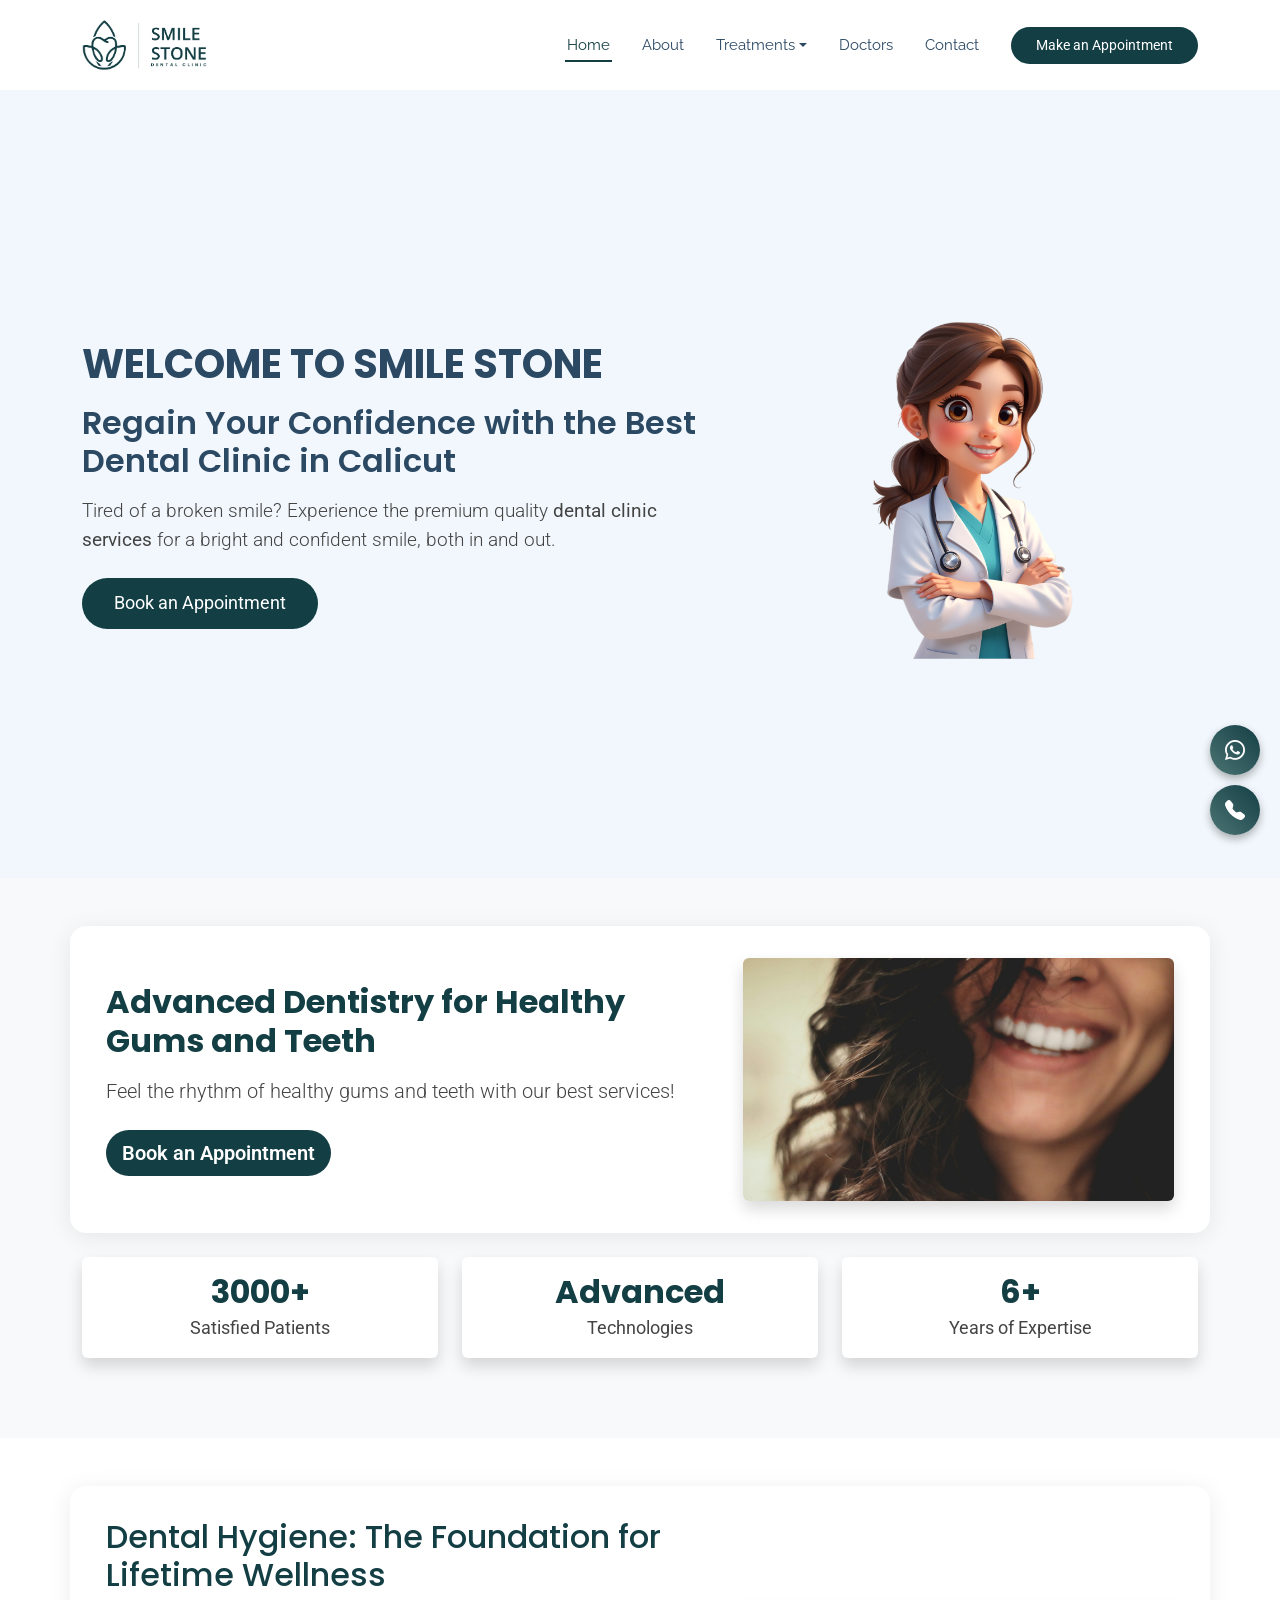
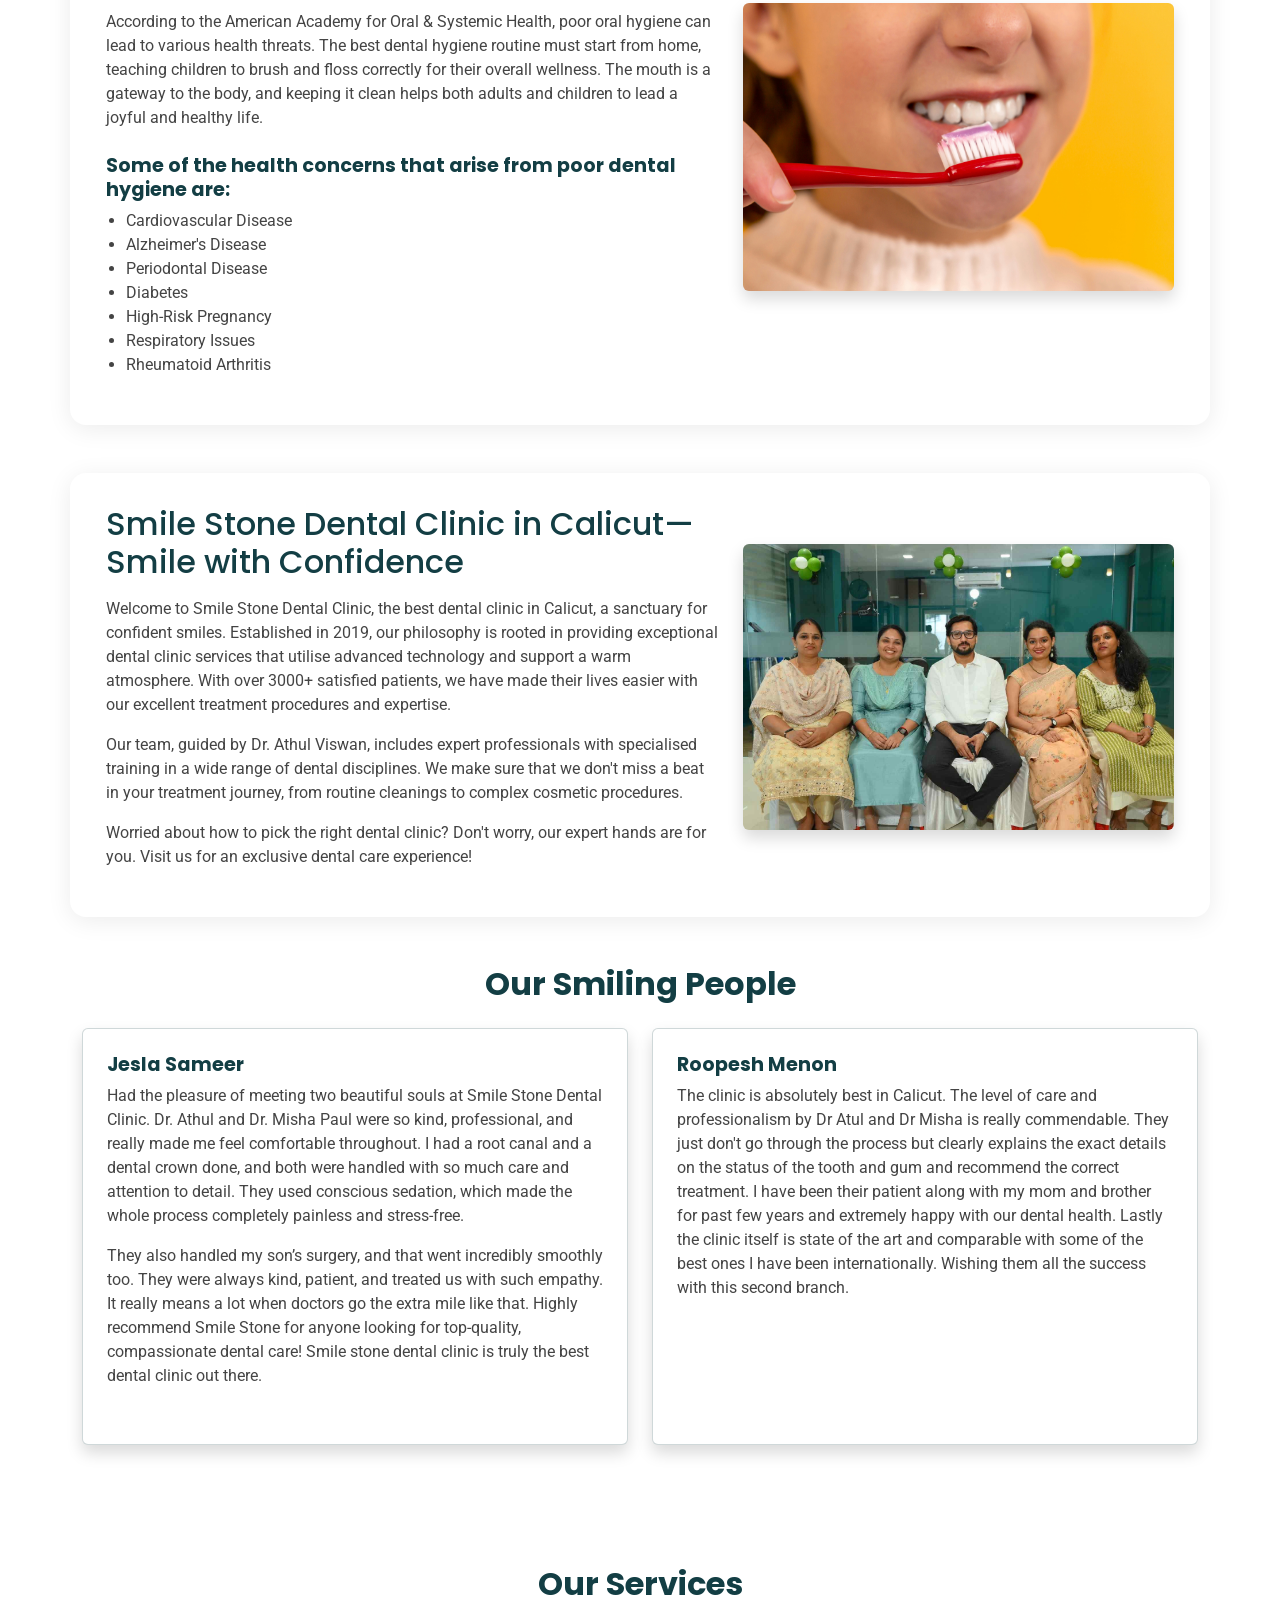
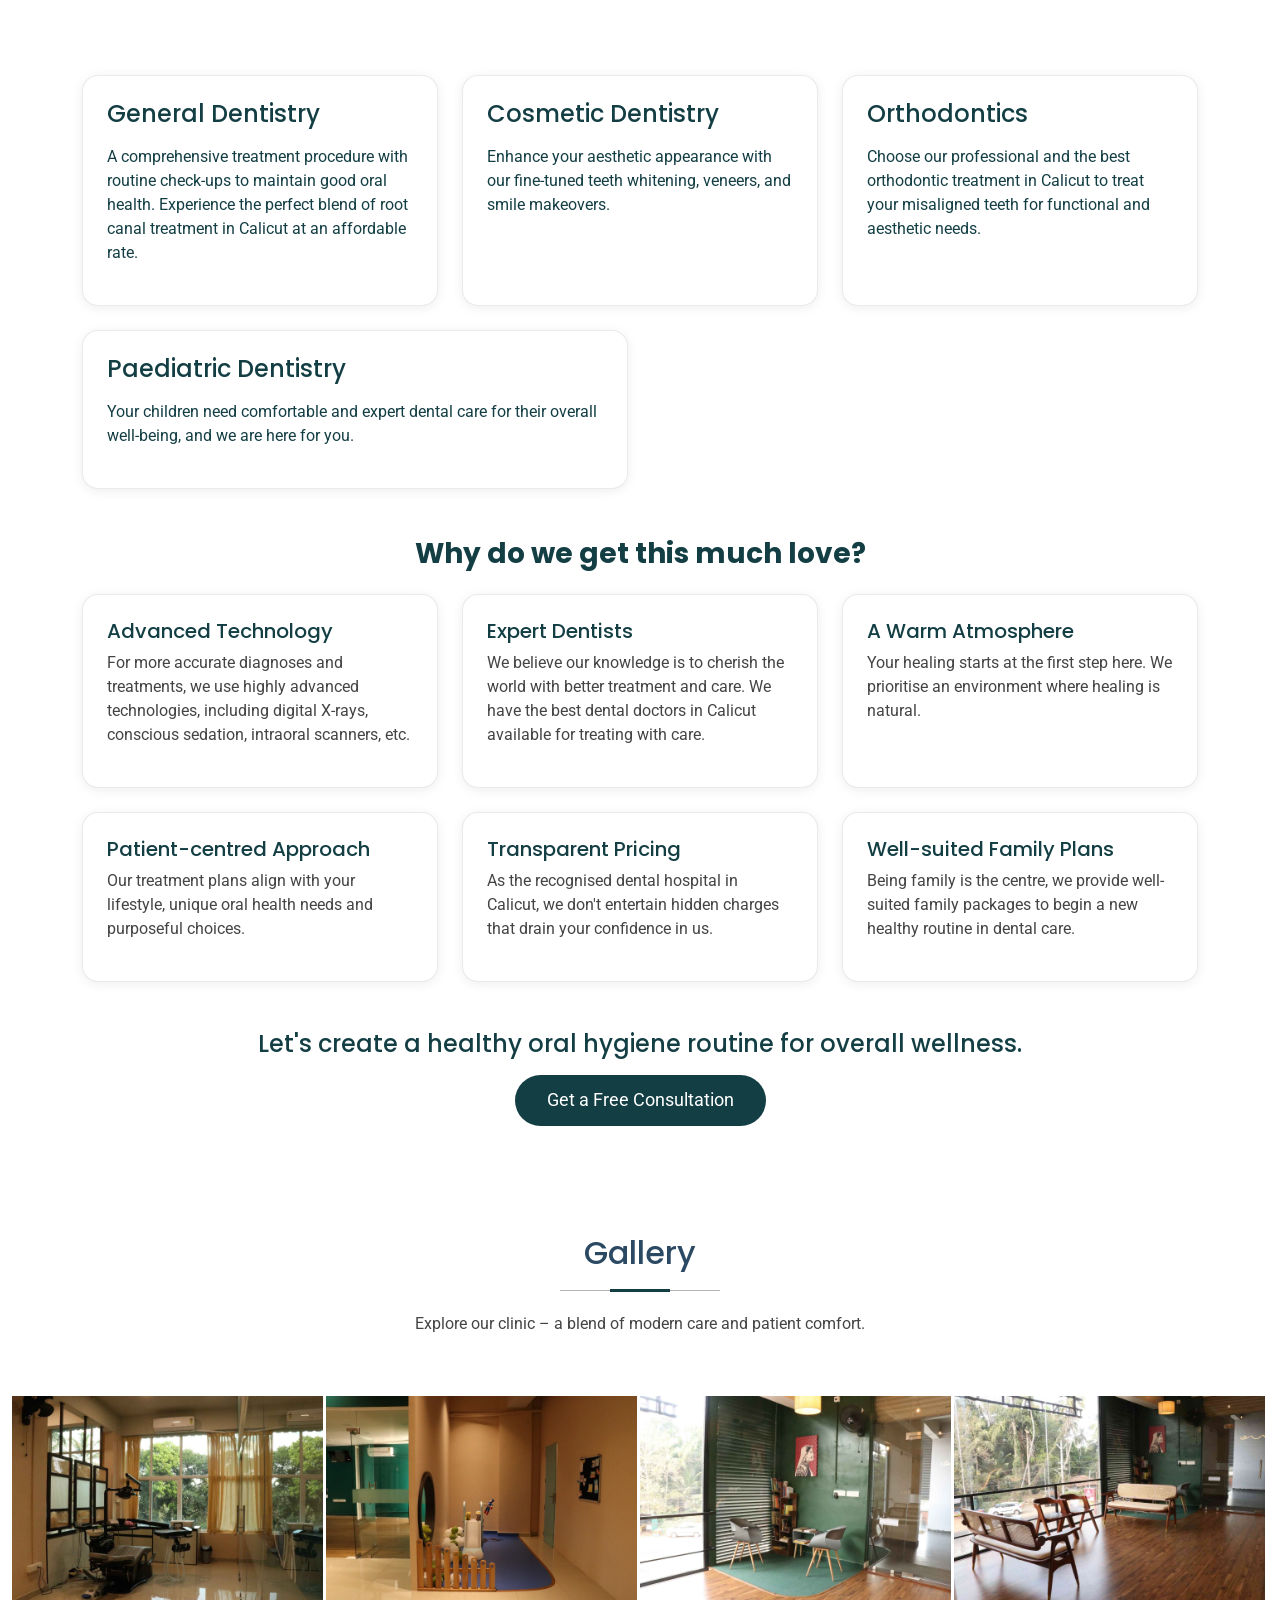
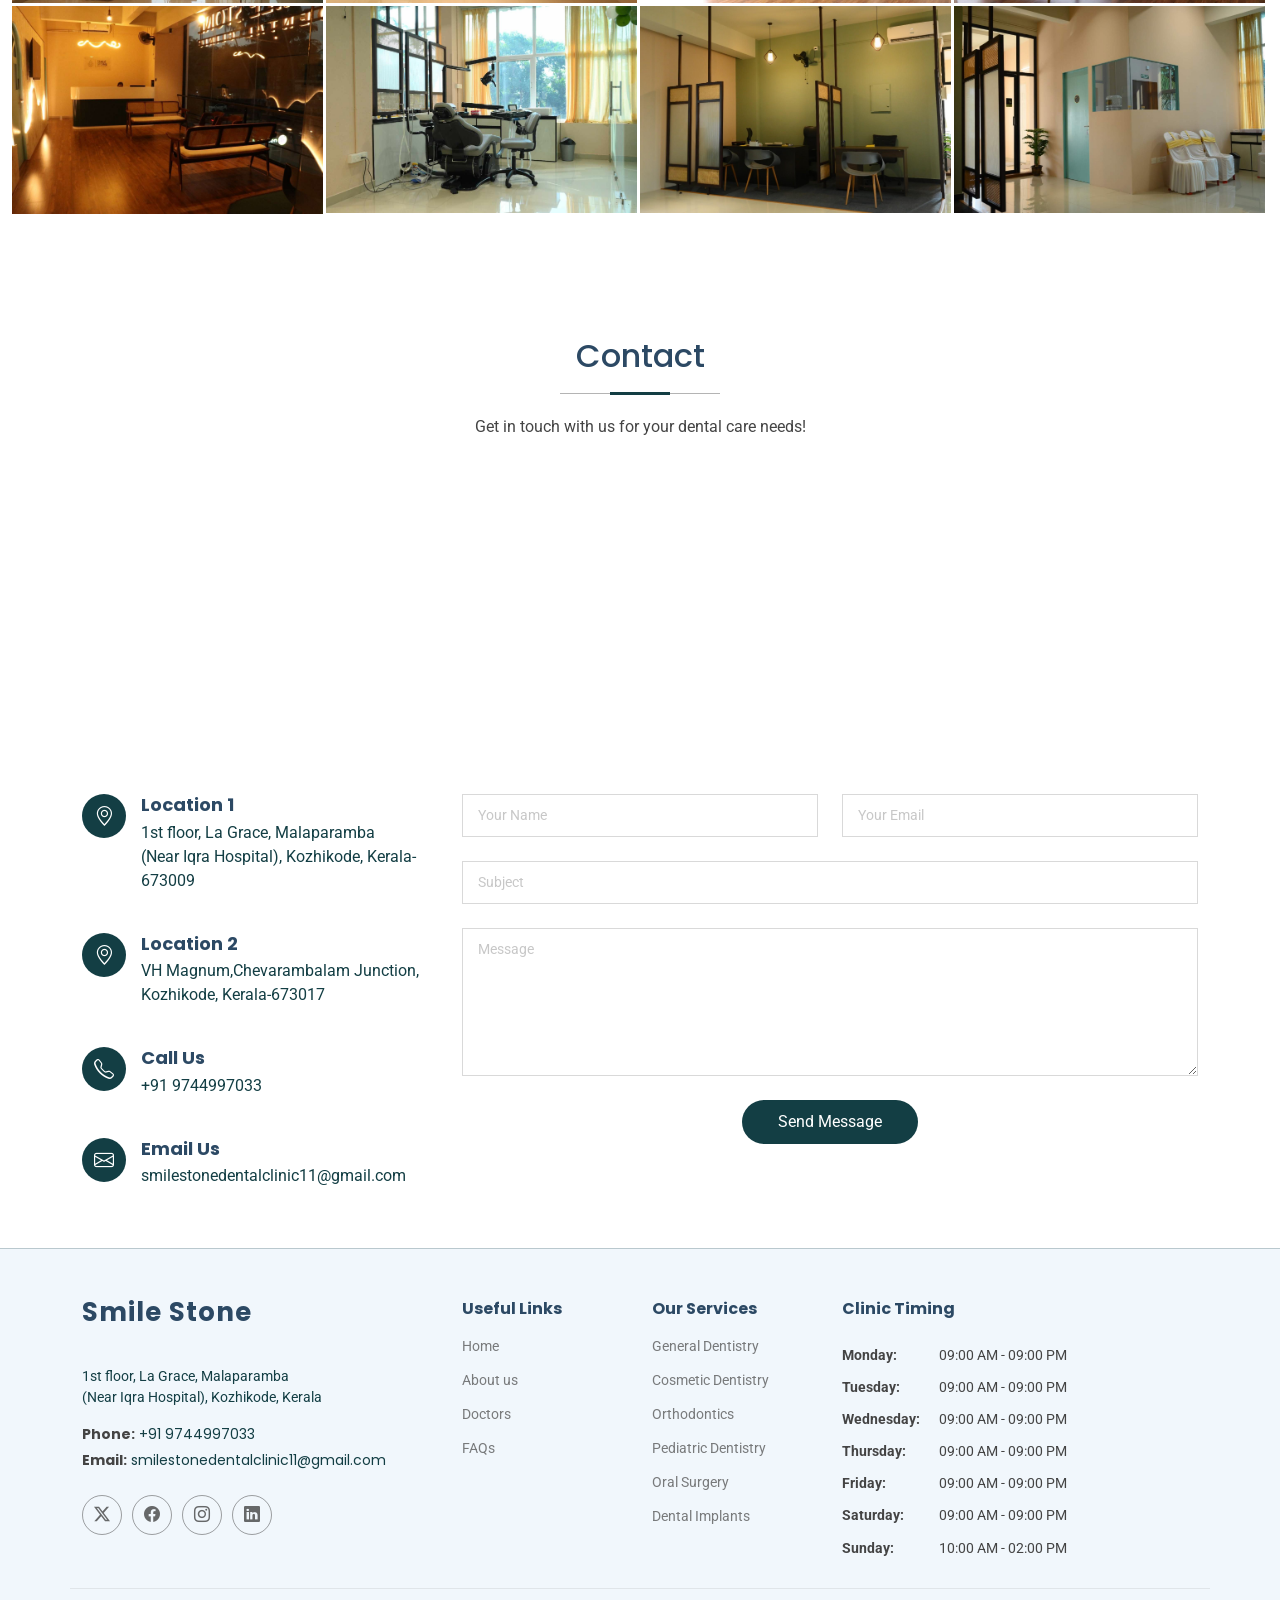
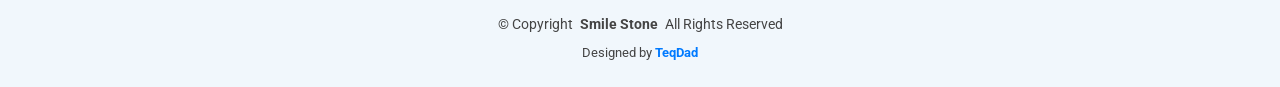
==== commit cb0421a1: "updated" ====
--- a/index.html
+++ b/index.html
@@ -237,36 +237,44 @@
     </div>
     <div class="row g-4">
       <div class="col-12 col-md-6 col-lg-4">
+        <a href="general-dentistry.html">
         <div class="service-card p-4 h-100">
           <h4 class="accent-text mb-3">General Dentistry</h4>
           <p>
             A comprehensive treatment procedure with routine check-ups to maintain good oral health. Experience the perfect blend of root canal treatment in Calicut at an affordable rate.
           </p>
         </div>
+        </a>
       </div>
       <div class="col-12 col-md-6 col-lg-4">
+        <a href="Cosmetic-dentistry.html">
         <div class="service-card p-4 h-100">
           <h4 class="accent-text mb-3">Cosmetic Dentistry</h4>
           <p>
             Enhance your aesthetic appearance with our fine-tuned teeth whitening, veneers, and smile makeovers.
           </p>
-        </div>
+        </div></a>
+        
       </div>
       <div class="col-12 col-md-6 col-lg-4">
+        <a href="Orthodontics.html">
         <div class="service-card p-4 h-100">
           <h4 class="accent-text mb-3">Orthodontics</h4>
           <p>
             Choose our professional and the best orthodontic treatment in Calicut to treat your misaligned teeth for functional and aesthetic needs.
           </p>
         </div>
+        </a>
       </div>
       <div class="col-12 col-md-6 col-lg-">
+        <a href="paediatric-dentistry.html">
         <div class="service-card p-4 h-100">
           <h4 class="accent-text mb-3">Paediatric Dentistry</h4>
           <p>
             Your children need comfortable and expert dental care for their overall well-being, and we are here for you.
           </p>
         </div>
+        </a>
       </div>
     </div>
     <div class="row mt-5">
@@ -405,201 +413,7 @@
 
     <!-- Doctors Section -->
     <!-- Doctors Section -->
-    <section id="doctors" class="doctors section">
-
-      <!-- Section Title -->
-      <div class="container section-title" data-aos="fade-up">
-        <h2>Doctors</h2>
-        <p>Meet our team of expert dentists, dedicated to providing personalized care for every smile</p>
-      </div><!-- End Section Title -->
-
-      <div class="container">
-        <div class="row gy-4">
-
-          <!-- Visible Doctors -->
-          <div class="col-lg-6 col-md-6" data-aos="fade-up" data-aos-delay="100">
-            <div class="team-member d-flex align-items-start">
-              <div class="pic"><img src="assets/img/doctors/doctor-1.jpg" class="img-fluid" alt="Athul"></div>
-              <div class="member-info">
-                <h4>Dr. Athul Viswan</h4>
-                <span>Chief Dental Surgeon</span>
-                <p>A highly skilled dental professional with years of experience in advanced clinical procedures,
-                  committed to delivering precision care and exceptional patient outcomes.</p>
-              </div>
-            </div>
-          </div>
-
-          <div class="col-lg-6 col-md-6" data-aos="fade-up" data-aos-delay="200">
-            <div class="team-member d-flex align-items-start">
-              <div class="pic"><img src="assets/img/doctors/doctor-2.jpg" class="img-fluid" alt="Misha"></div>
-              <div class="member-info">
-                <h4>Dr. Misha Paul</h4>
-                <span>Chief Dental Surgeon</span>
-                <p>Dedicated to providing comprehensive dental care, combining technical expertise with a patient-first
-                  approach to ensure comfort and confidence during every visit.</p>
-              </div>
-            </div>
-          </div>
-
-          <!-- Hidden Doctors -->
-          <div class="col-lg-6 col-md-6 hidden-doctor" data-aos="fade-up" data-aos-delay="300">
-            <div class="team-member d-flex align-items-start">
-              <div class="pic"><img src="assets/img/doctors/doctor-3.jpg" class="img-fluid" alt="Krishnalal"></div>
-              <div class="member-info">
-                <h4>Dr. Krishnalal</h4>
-                <span>Oral and Maxillofacial Surgeon</span>
-                <p>Expert in surgical procedures involving the face, jaws, and oral cavity, with a focus on precision
-                  treatment planning and patient-centered surgical care.</p>
-              </div>
-            </div>
-          </div>
-
-          <div class="col-lg-6 col-md-6 hidden-doctor" data-aos="fade-up" data-aos-delay="400">
-            <div class="team-member d-flex align-items-start">
-              <div class="pic"><img src="assets/img/doctors/doctor-4.jpg" class="img-fluid" alt="Faraj"></div>
-              <div class="member-info">
-                <h4>Dr. Faraj Mohammad</h4>
-                <span>Orthodontist</span>
-                <p>Specialized in the diagnosis, prevention, and correction of dental and facial irregularities,
-                  offering modern orthodontic solutions for all age groups.</p>
-              </div>
-            </div>
-          </div>
-
-          <div class="col-lg-6 col-md-6 hidden-doctor" data-aos="fade-up" data-aos-delay="500">
-            <div class="team-member d-flex align-items-start">
-              <div class="pic"><img src="assets/img/doctors/doctor-5.jpg" class="img-fluid" alt="Amrutha"></div>
-              <div class="member-info">
-                <h4>Dr. Amrutha Krishnan</h4>
-                <span>Orthodontist</span>
-                <p>Committed to delivering effective orthodontic treatments with a focus on aesthetic improvement,
-                  functional correction, and long-term dental health.</p>
-              </div>
-            </div>
-          </div>
-
-          <div class="col-lg-6 col-md-6 hidden-doctor" data-aos="fade-up" data-aos-delay="600">
-            <div class="team-member d-flex align-items-start">
-              <div class="pic"><img src="assets/img/doctors/doctor-6.jpg" class="img-fluid" alt="Deepthi"></div>
-              <div class="member-info">
-                <h4>Dr. Deepthi Cheriyan</h4>
-                <span>Periodontist</span>
-                <p>Specialist in the prevention, diagnosis, and treatment of gum diseases, offering advanced periodontal
-                  care to enhance oral and systemic health.</p>
-              </div>
-            </div>
-          </div>
-
-          <div class="col-lg-6 col-md-6 hidden-doctor" data-aos="fade-up" data-aos-delay="700">
-            <div class="team-member d-flex align-items-start">
-              <div class="pic"><img src="assets/img/doctors/doctor-7.jpg" class="img-fluid" alt="Ahalia"></div>
-              <div class="member-info">
-                <h4>Dr. Ahalia Radhakrishnan</h4>
-                <span>Pedodontist</span>
-                <p>Focused on pediatric dental care, providing gentle and effective treatments tailored to children’s
-                  unique oral health needs.</p>
-              </div>
-            </div>
-          </div>
-
-          <div class="col-lg-6 col-md-6 hidden-doctor" data-aos="fade-up" data-aos-delay="700">
-            <div class="team-member d-flex align-items-start">
-              <div class="pic"><img src="assets/img/doctors/doctor-8.jpg" class="img-fluid" alt="Pravish"></div>
-              <div class="member-info">
-                <h4>Dr. Pravish V</h4>
-                <span>Oral and Maxillofacial Surgeon</span>
-                <p>Experienced in complex oral surgical procedures, dedicated to restoring both function and aesthetics
-                  through expert care and precision techniques.</p>
-              </div>
-            </div>
-          </div>
-
-          <div class="col-lg-6 col-md-6 hidden-doctor" data-aos="fade-up" data-aos-delay="700">
-            <div class="team-member d-flex align-items-start">
-              <div class="pic"><img src="assets/img/doctors/doctor-9.jpg" class="img-fluid" alt="Arun"></div>
-              <div class="member-info">
-                <h4>Dr. Arun Thomas Philip</h4>
-                <span>Prosthodontist</span>
-                <p>Expert in the restoration and replacement of teeth using advanced prosthetic techniques, focused on
-                  improving function and enhancing smiles.</p>
-              </div>
-            </div>
-          </div>
-
-          <div class="col-lg-6 col-md-6 hidden-doctor" data-aos="fade-up" data-aos-delay="700">
-            <div class="team-member d-flex align-items-start">
-              <div class="pic"><img src="assets/img/doctors/doctor-10.jpg" class="img-fluid" alt="Manu"></div>
-              <div class="member-info">
-                <h4>Dr. Manu Bhaskaran</h4>
-                <span>Periodontist</span>
-                <p>Focused on periodontal therapy and implant dentistry, with a commitment to preserving natural
-                  dentition and promoting long-term oral health.</p>
-              </div>
-            </div>
-          </div>
-
-        </div>
-
-        <!-- Buttons -->
-        <div class="text-center mt-4">
-          <button id="viewMoreBtn" class="btn btn-primary">View More Doctors</button>
-          <button id="viewLessBtn" class="btn btn-danger" style="display: none;">View Less</button>
-        </div>
-
-      </div>
-
-      <style>
-        /* View More / View Less Button Styles */
-        #viewMoreBtn,
-        #viewLessBtn {
-          color: var(--contrast-color);
-          background: var(--accent-color);
-          font-size: 14px;
-          padding: 8px 25px;
-          border-radius: 50px;
-          transition: 0.3s;
-          border: none;
-          cursor: pointer;
-        }
-
-        #viewMoreBtn:hover,
-        #viewLessBtn:hover {
-          background: color-mix(in srgb, var(--accent-color), transparent 15%);
-        }
-
-        .hidden-doctor {
-          display: none;
-        }
-      </style>
-
-      <!-- JavaScript -->
-      <script>
-        document.getElementById("viewMoreBtn").addEventListener("click", function () {
-          document.querySelectorAll(".hidden-doctor").forEach(function (element) {
-            element.style.display = "block";
-          });
-          this.style.display = "none"; // Hide View More button
-          document.getElementById("viewLessBtn").style.display = "inline-block"; // Show View Less button
-        });
-
-        document.getElementById("viewLessBtn").addEventListener("click", function () {
-          document.querySelectorAll(".hidden-doctor").forEach(function (element) {
-            element.style.display = "none";
-          });
-          this.style.display = "none"; // Hide View Less button
-          document.getElementById("viewMoreBtn").style.display = "inline-block"; // Show View More button again
-        });
-      </script>
-
-
-
-      </div>
-
-      </div>
-
-
-
-    </section>
+    
     <!-- /Doctors Section -->
 
     <!-- Faq Section -->
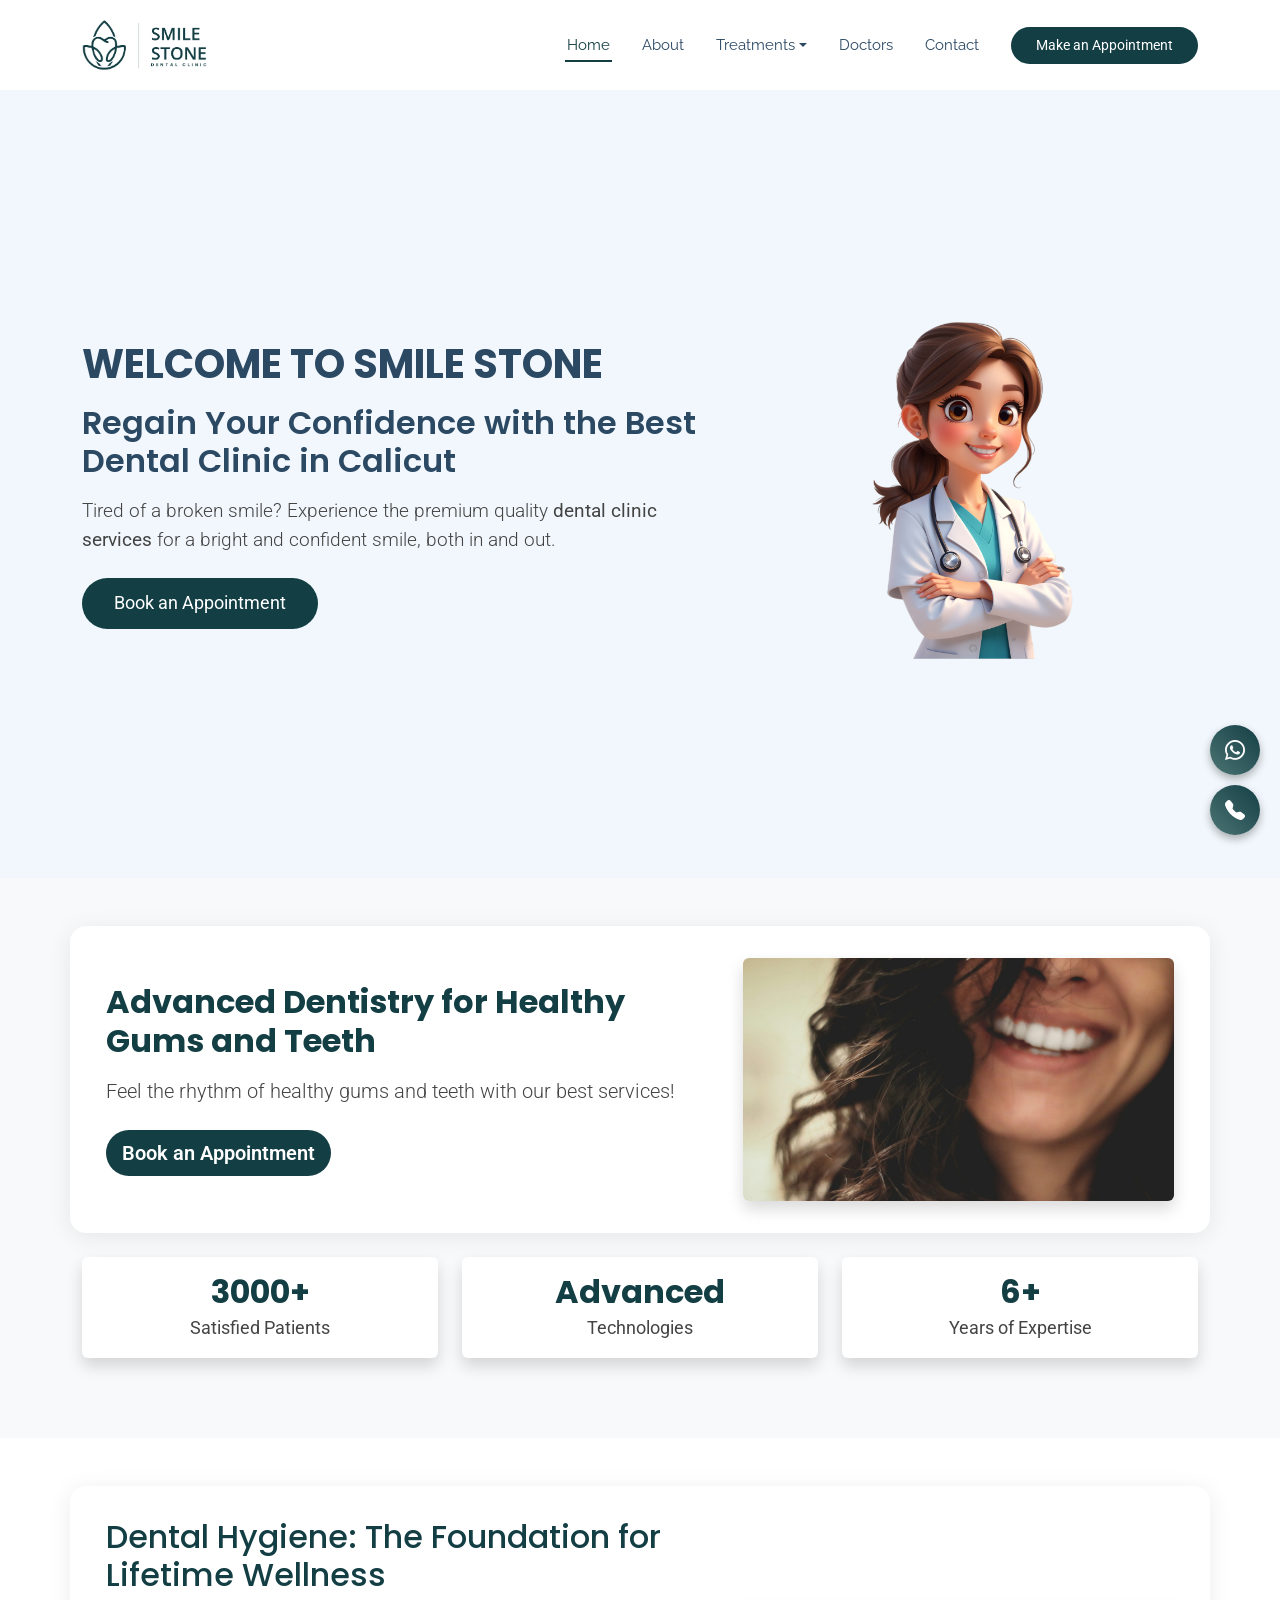
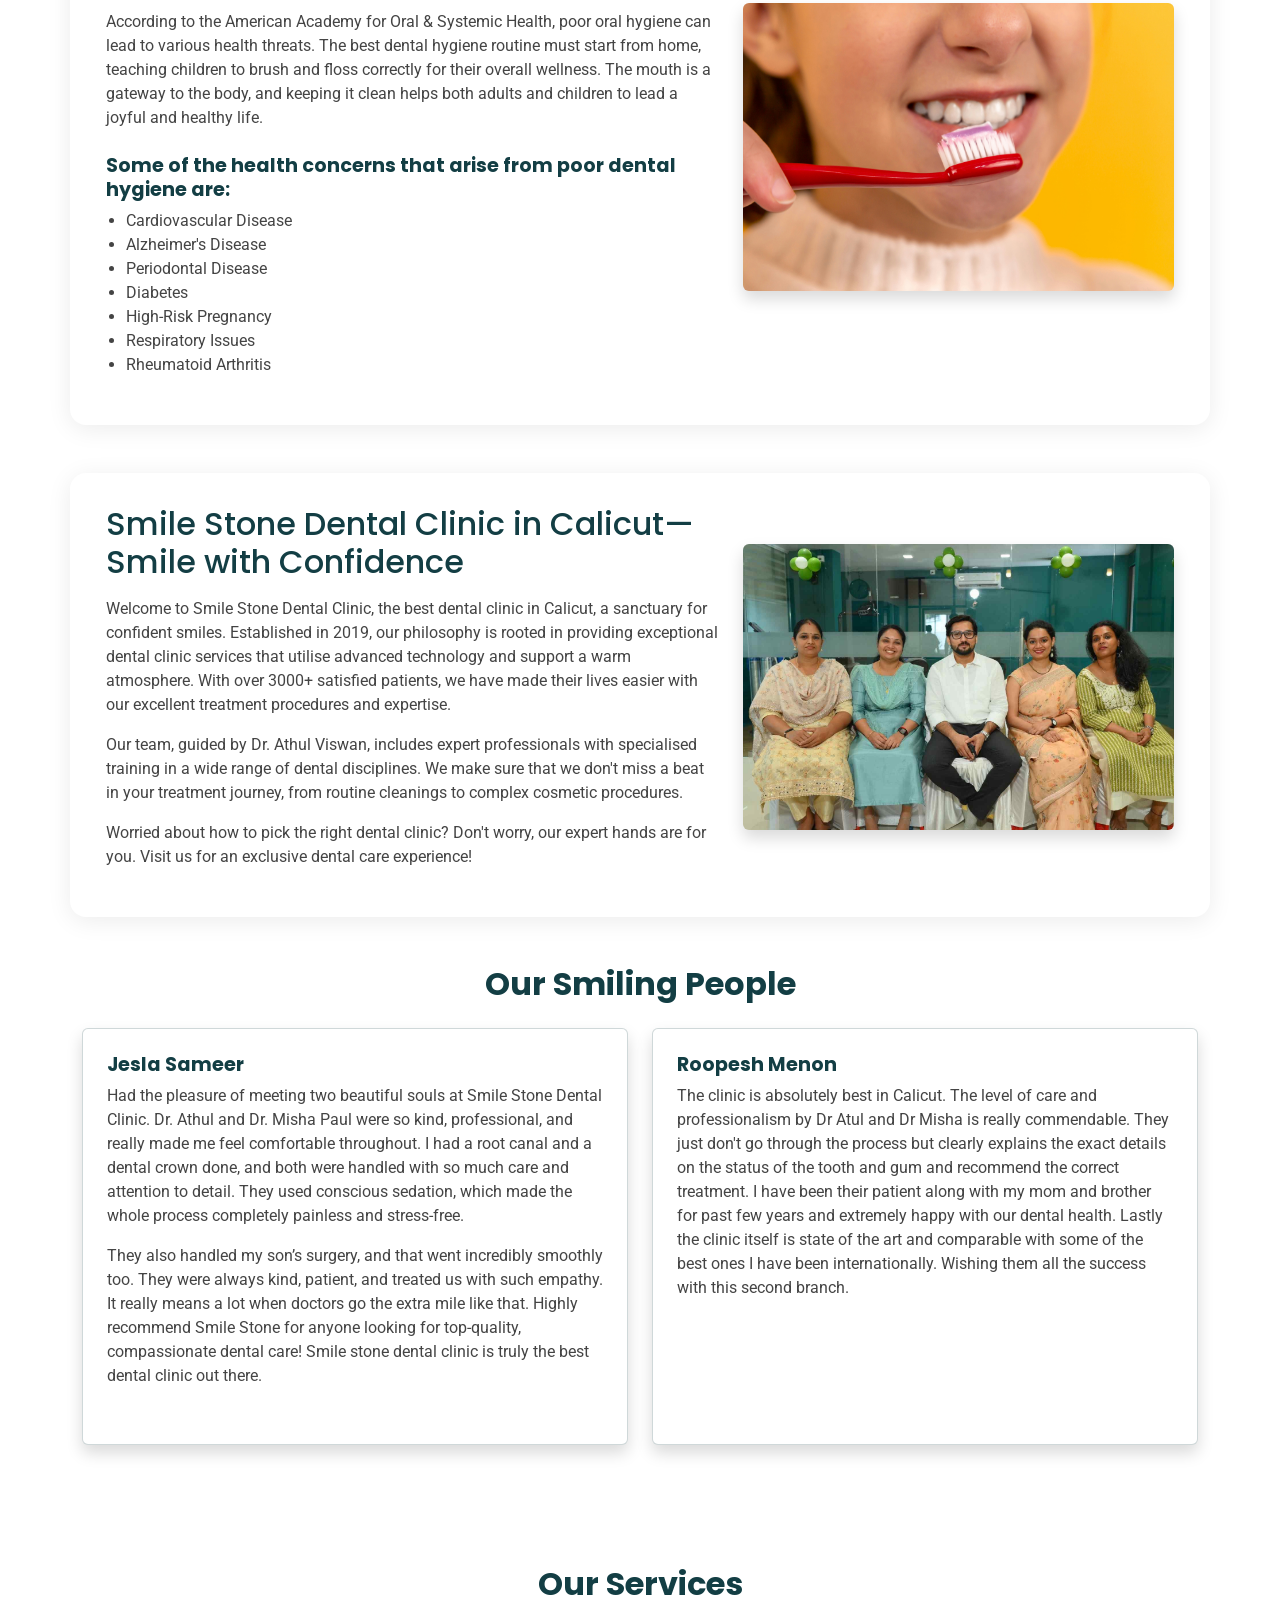
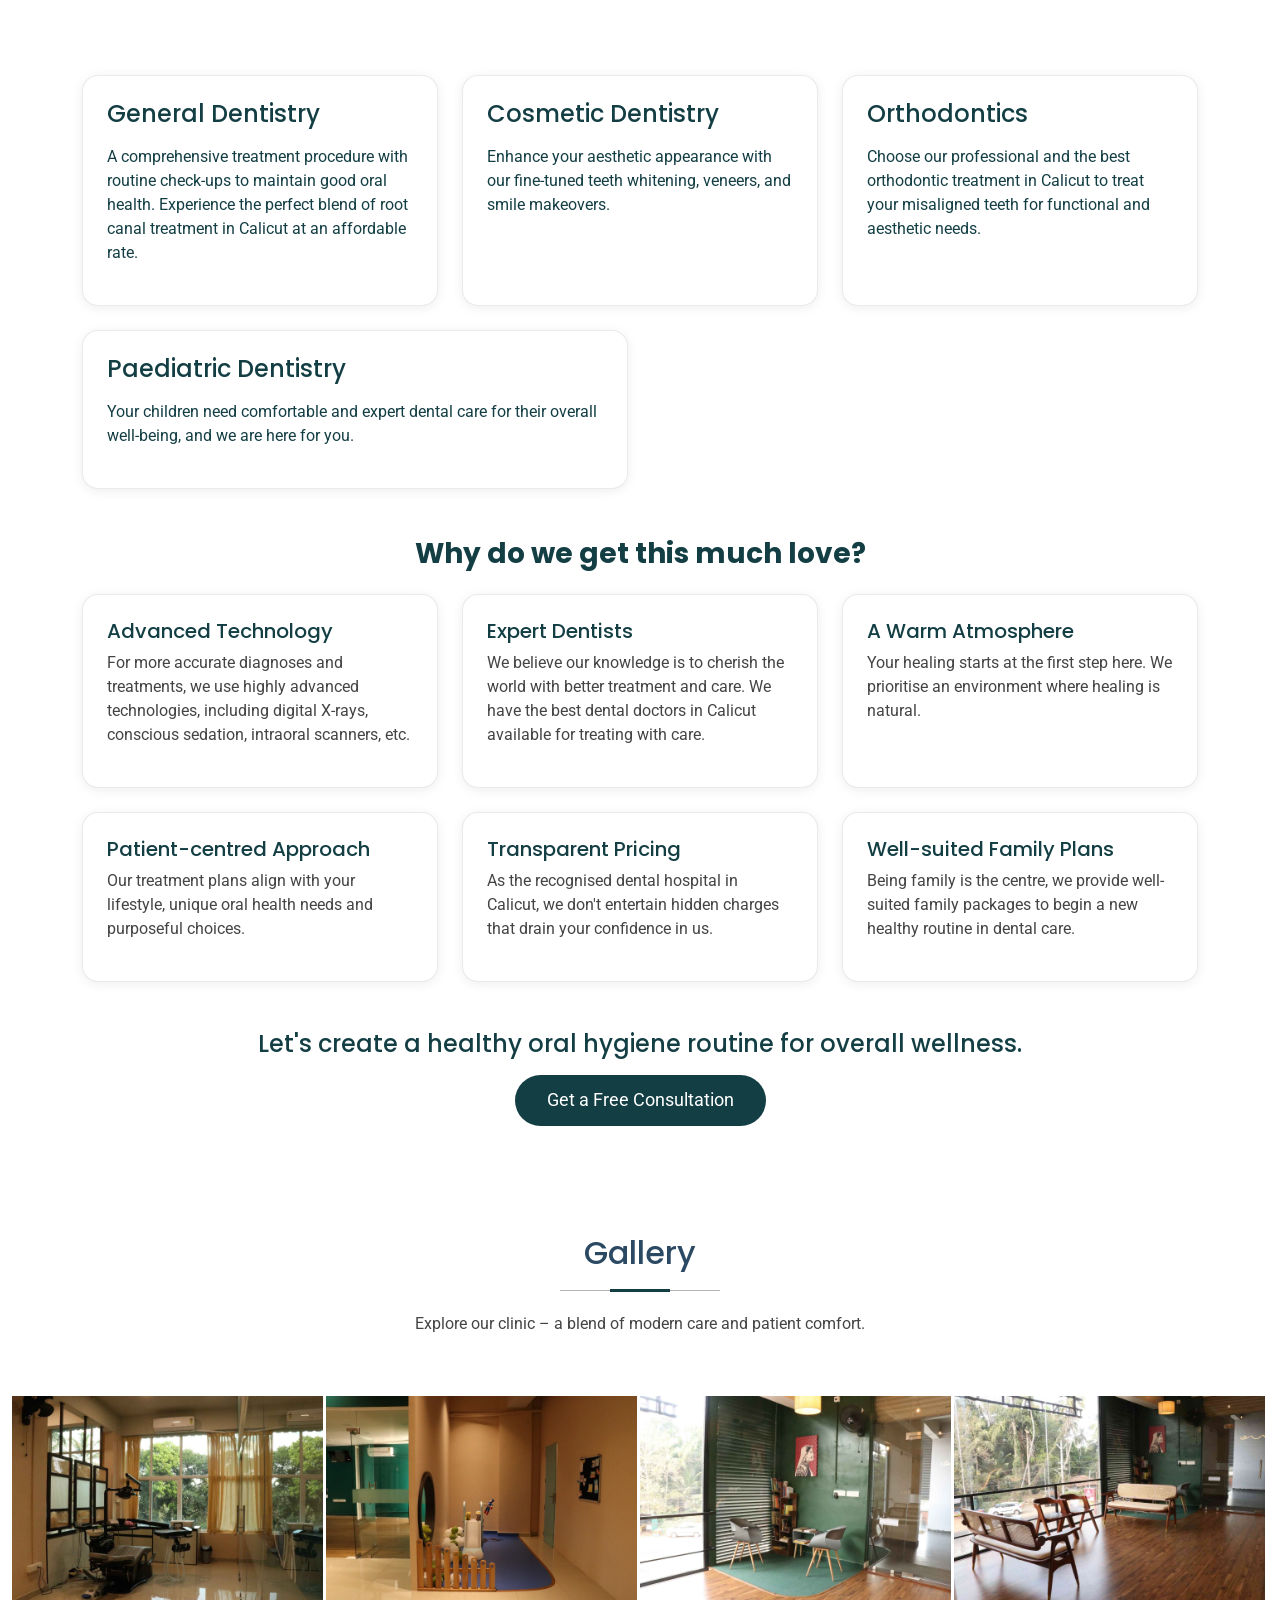
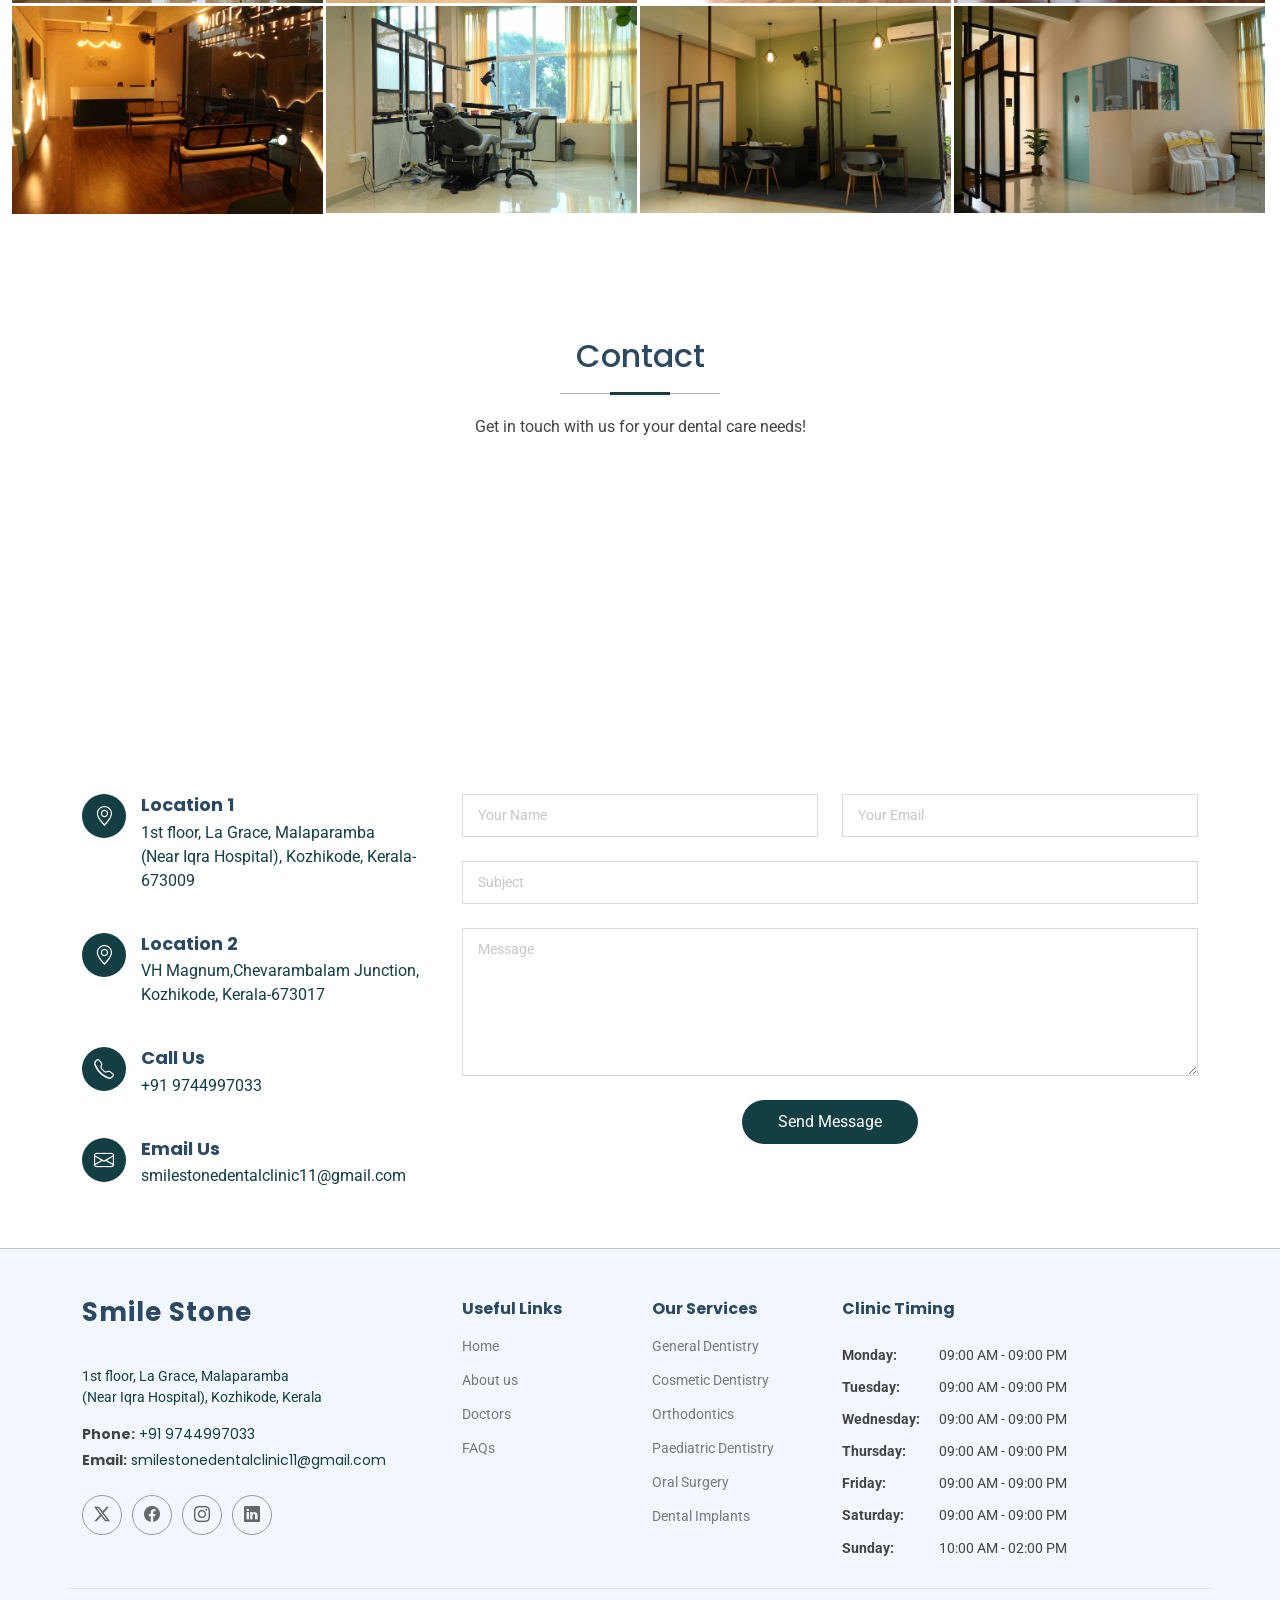
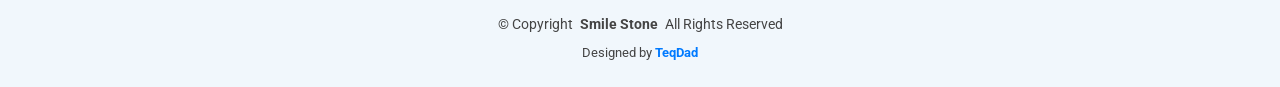
==== commit a7e5c37d: "Update service links to point to new pages" ====
--- a/index.html
+++ b/index.html
@@ -247,7 +247,7 @@
         </a>
       </div>
       <div class="col-12 col-md-6 col-lg-4">
-        <a href="Cosmetic-dentistry.html">
+        <a href="cosmetic-dentistry.html">
         <div class="service-card p-4 h-100">
           <h4 class="accent-text mb-3">Cosmetic Dentistry</h4>
           <p>
@@ -257,7 +257,7 @@
         
       </div>
       <div class="col-12 col-md-6 col-lg-4">
-        <a href="Orthodontics.html">
+        <a href="orthodontics.html">
         <div class="service-card p-4 h-100">
           <h4 class="accent-text mb-3">Orthodontics</h4>
           <p>
@@ -804,12 +804,12 @@
         <div class="col-lg-2 col-md-3 footer-links">
           <h4>Our Services</h4>
           <ul>
-            <li><a href="#departments" onclick="activateTab(event, 'departments-tab-1')">General Dentistry</a></li>
-            <li><a href="#departments" onclick="activateTab(event, 'departments-tab-2')">Cosmetic Dentistry</a></li>
-            <li><a href="#departments" onclick="activateTab(event, 'departments-tab-3')">Orthodontics</a></li>
-            <li><a href="#departments" onclick="activateTab(event, 'departments-tab-4')">Pediatric Dentistry</a></li>
-            <li><a href="#departments" onclick="activateTab(event, 'departments-tab-5')">Oral Surgery</a></li>
-            <li><a href="#departments" onclick="activateTab(event, 'departments-tab-6')">Dental Implants</a></li>
+            <li><a href="general-dentistry.html">General Dentistry</a></li>
+            <li><a href="cosmetic-dentistry.html">Cosmetic Dentistry</a></li>
+            <li><a href="orthodontics.html">Orthodontics</a></li>
+            <li><a href="paediatric-dentistry.html">Paediatric Dentistry</a></li>
+            <li><a href="oral-surgery.html">Oral Surgery</a></li>
+            <li><a href="dental-implant.html">Dental Implants</a></li>
           </ul>
         </div>
 
@@ -964,4 +964,4 @@
 
 </body>
 
-</html>+</html>
